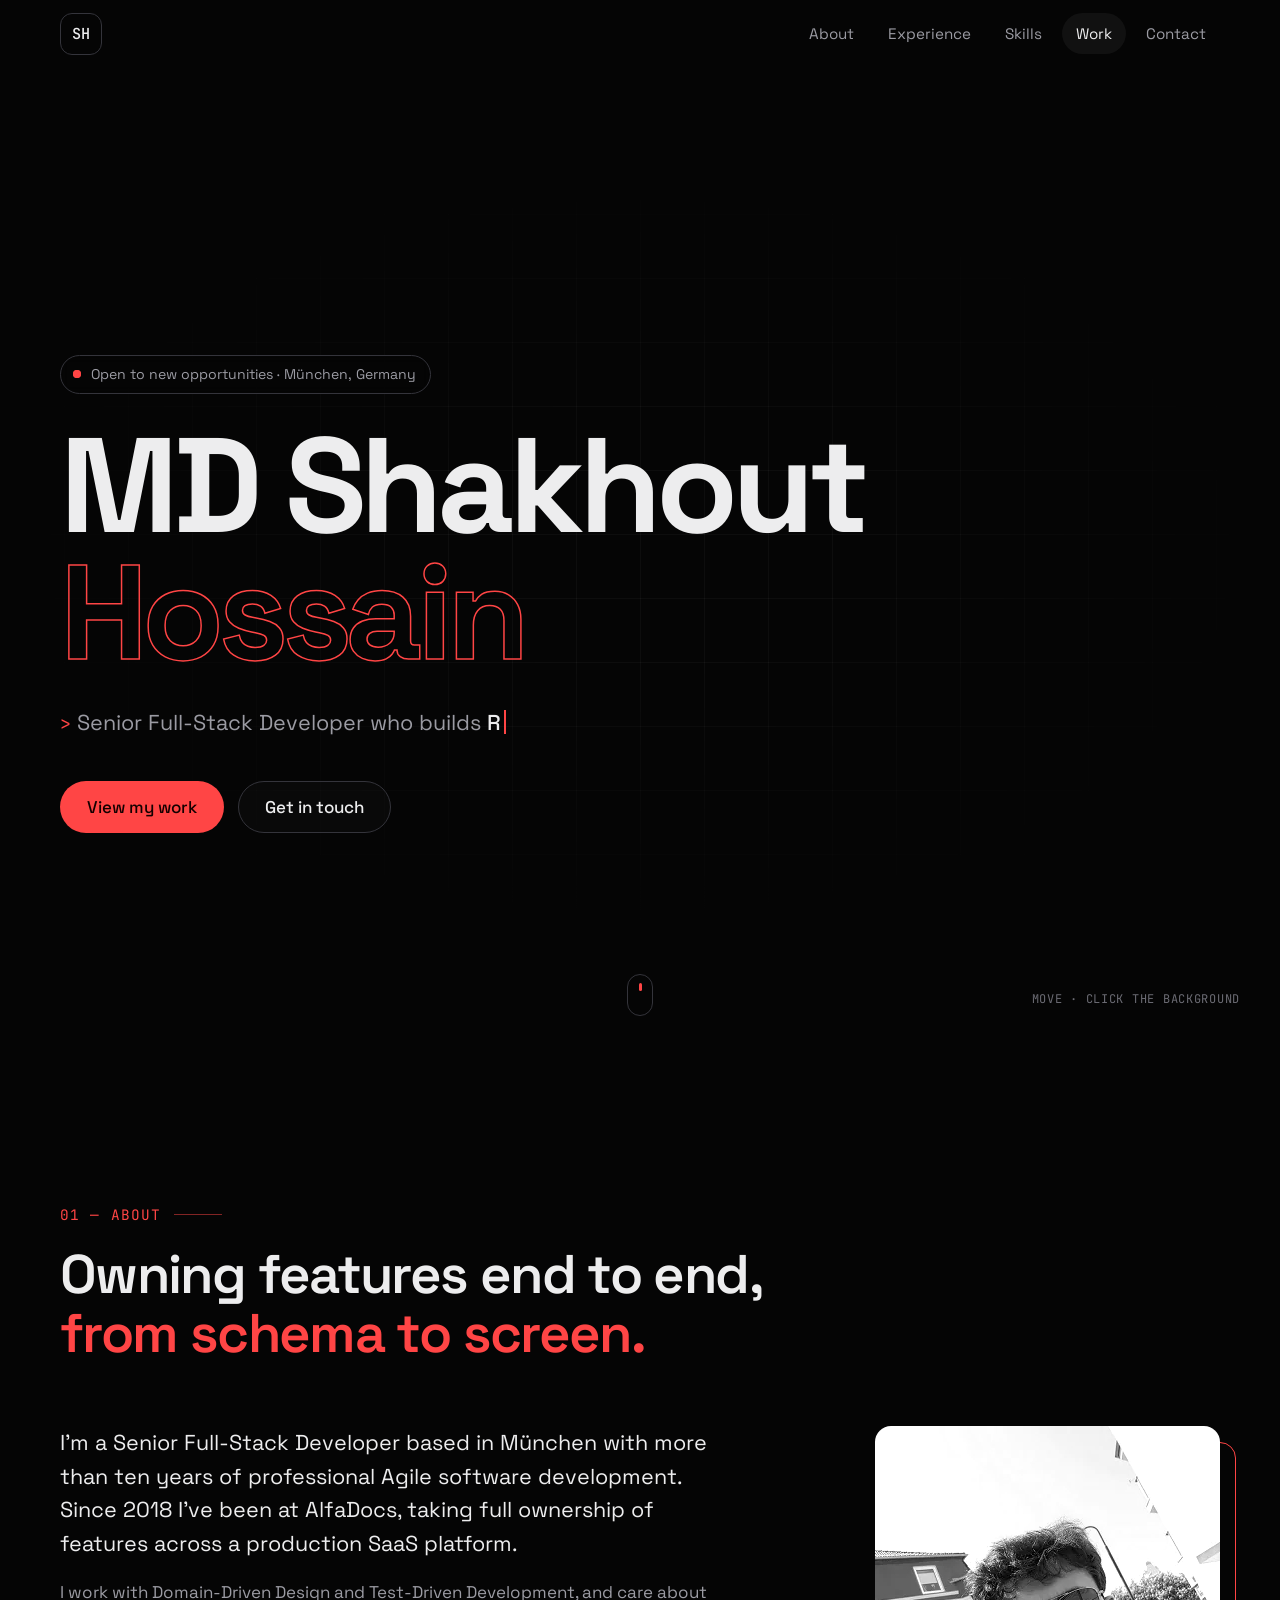
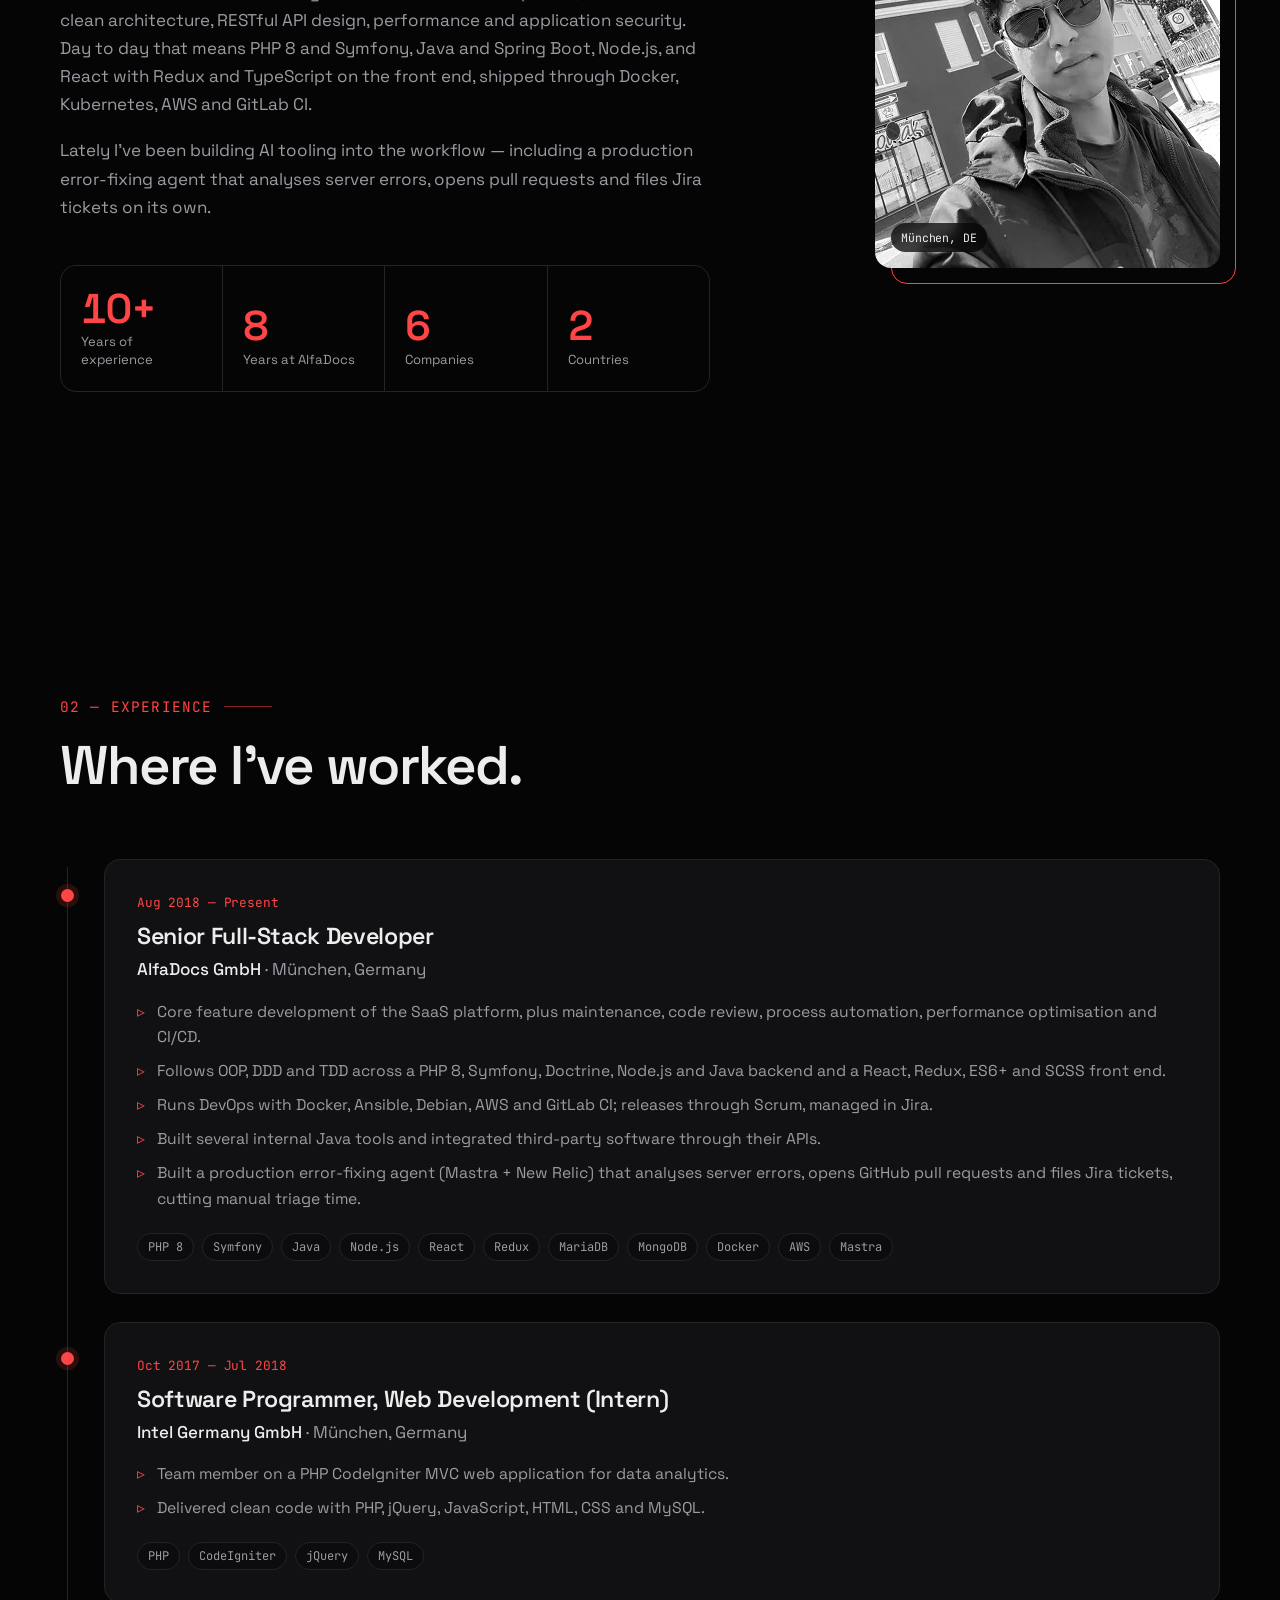
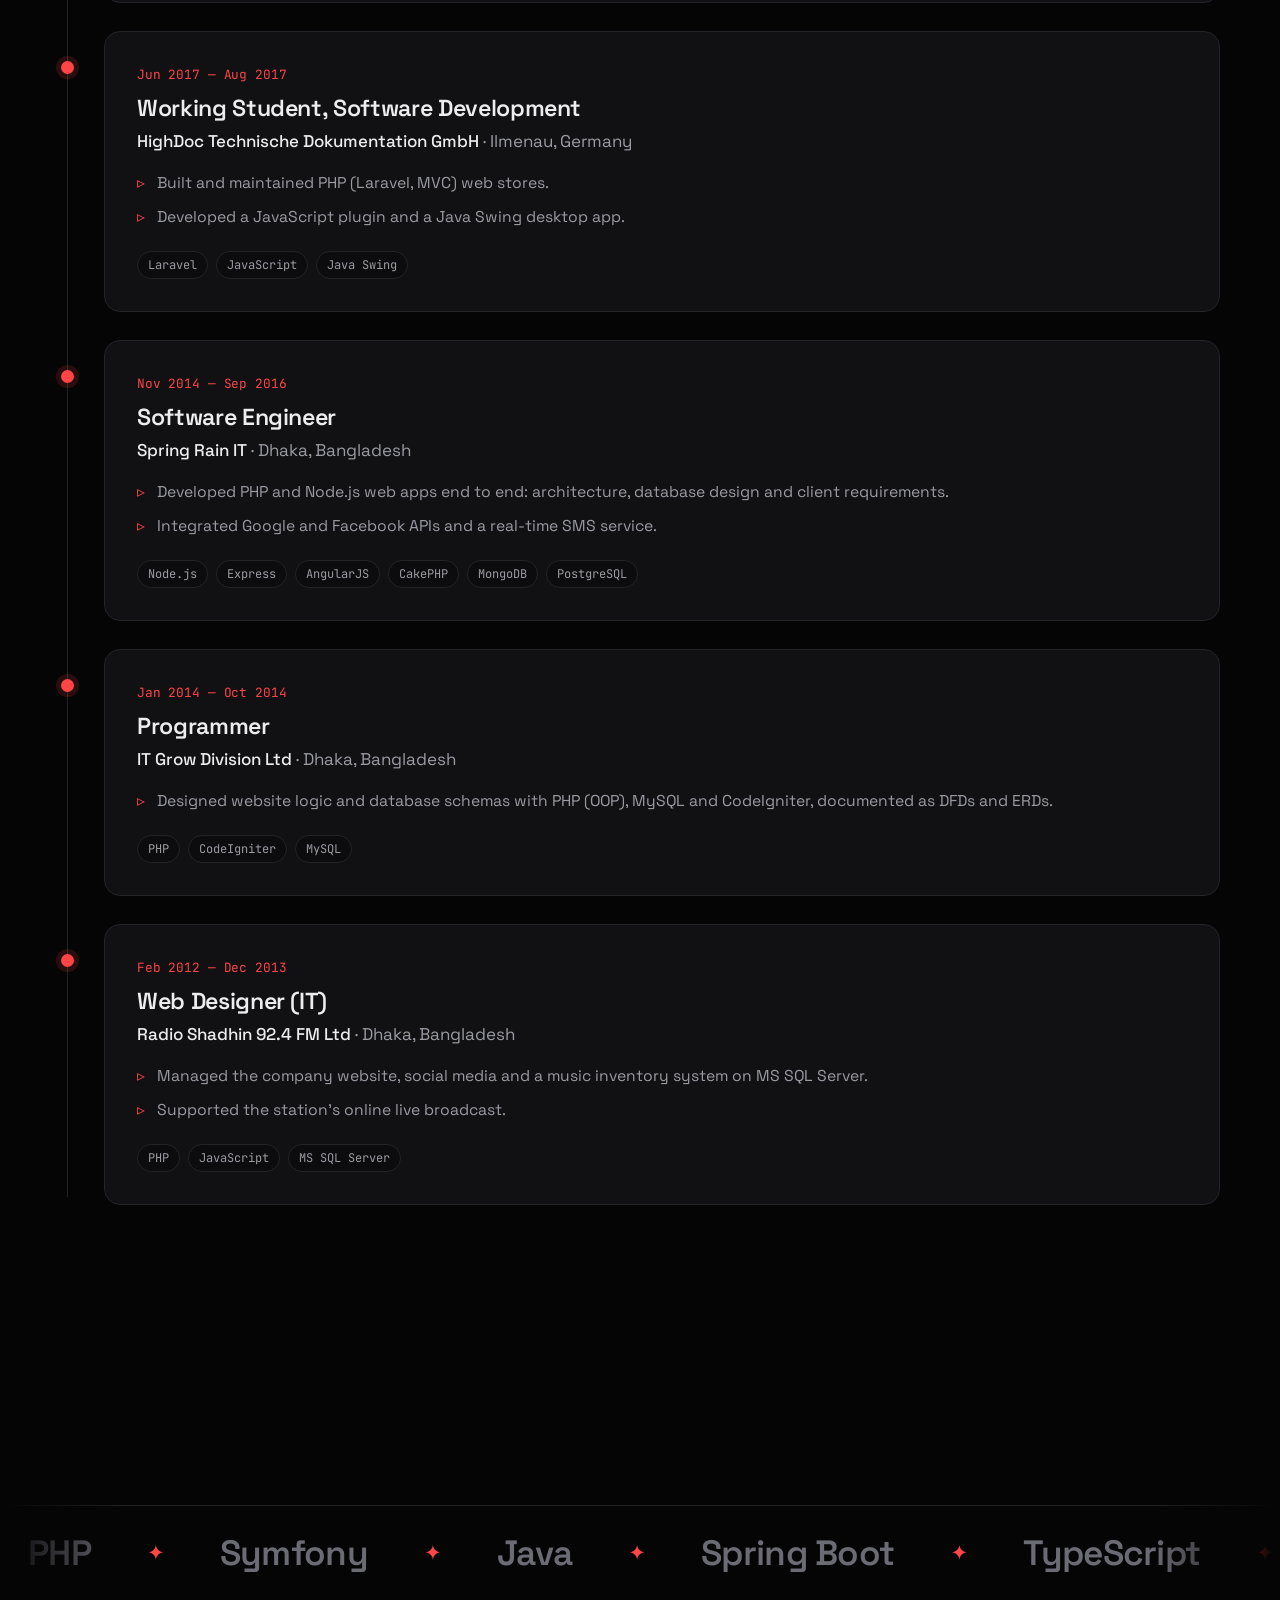
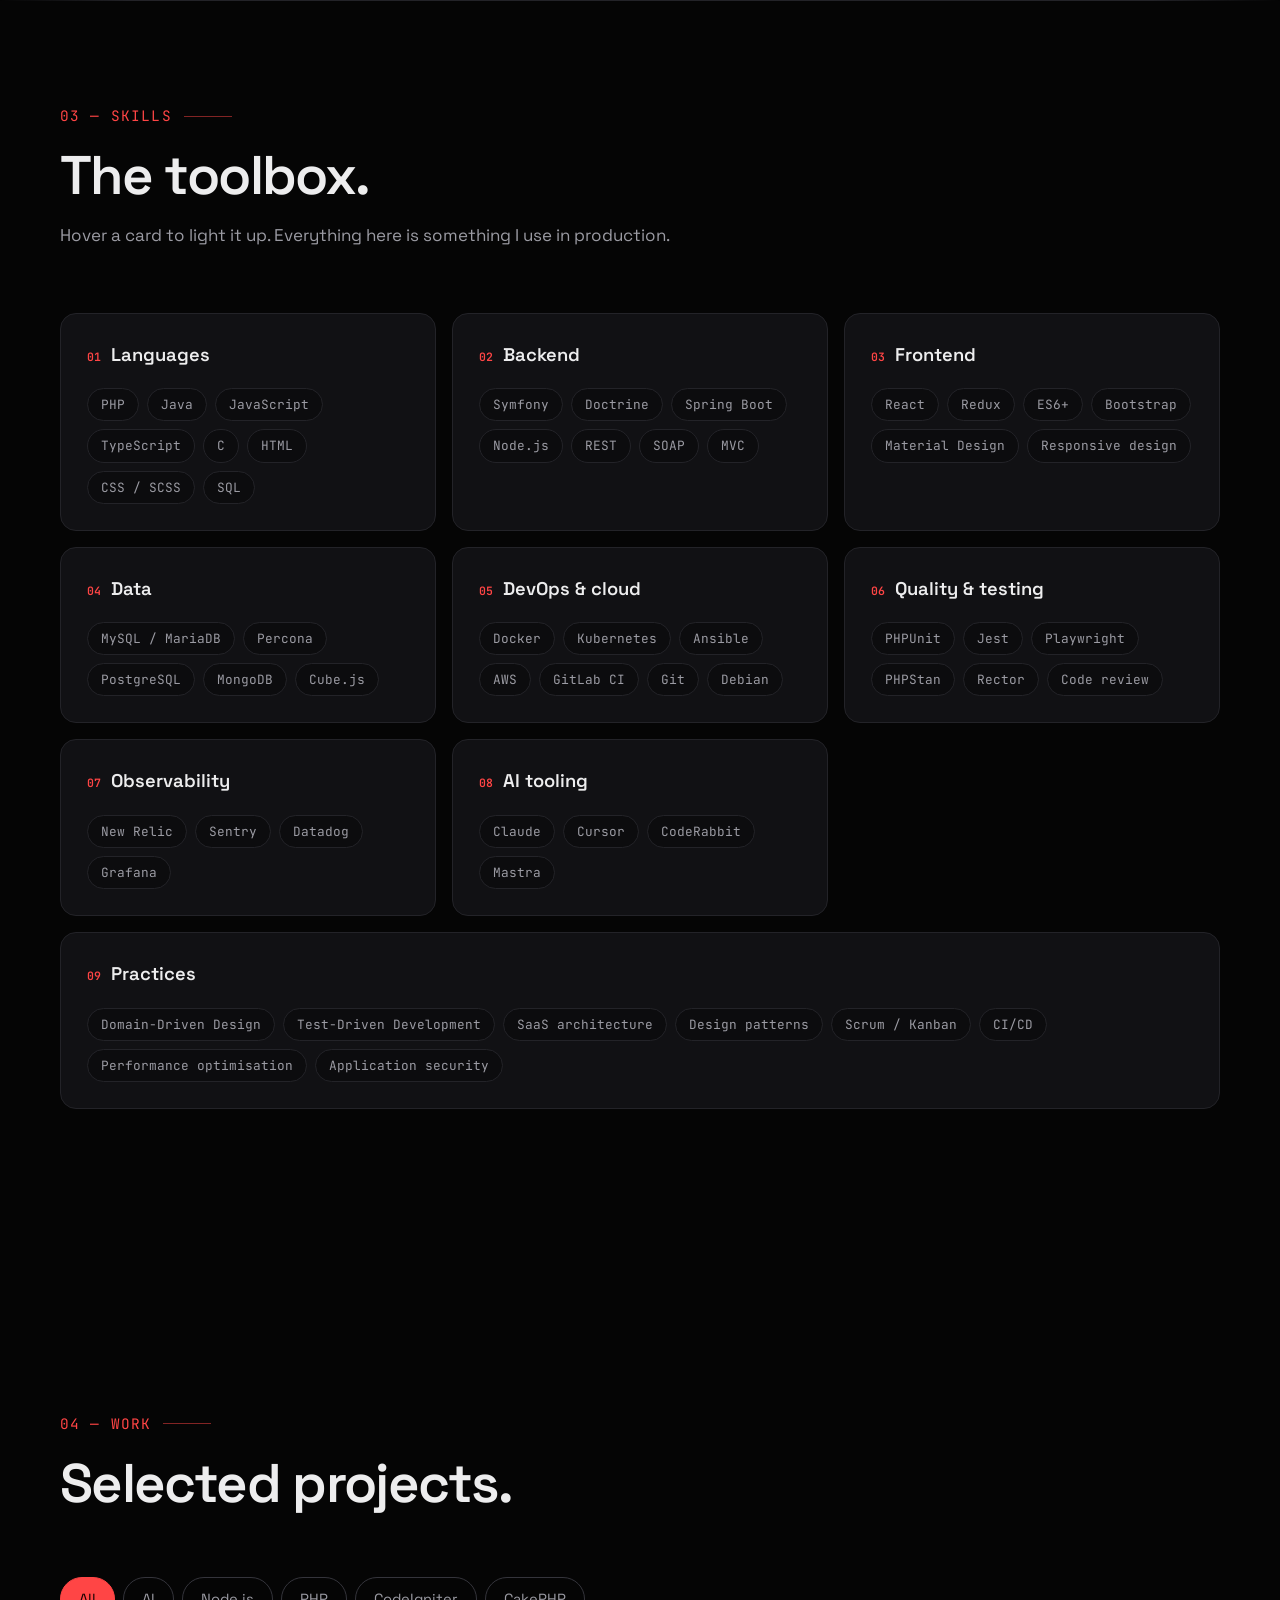
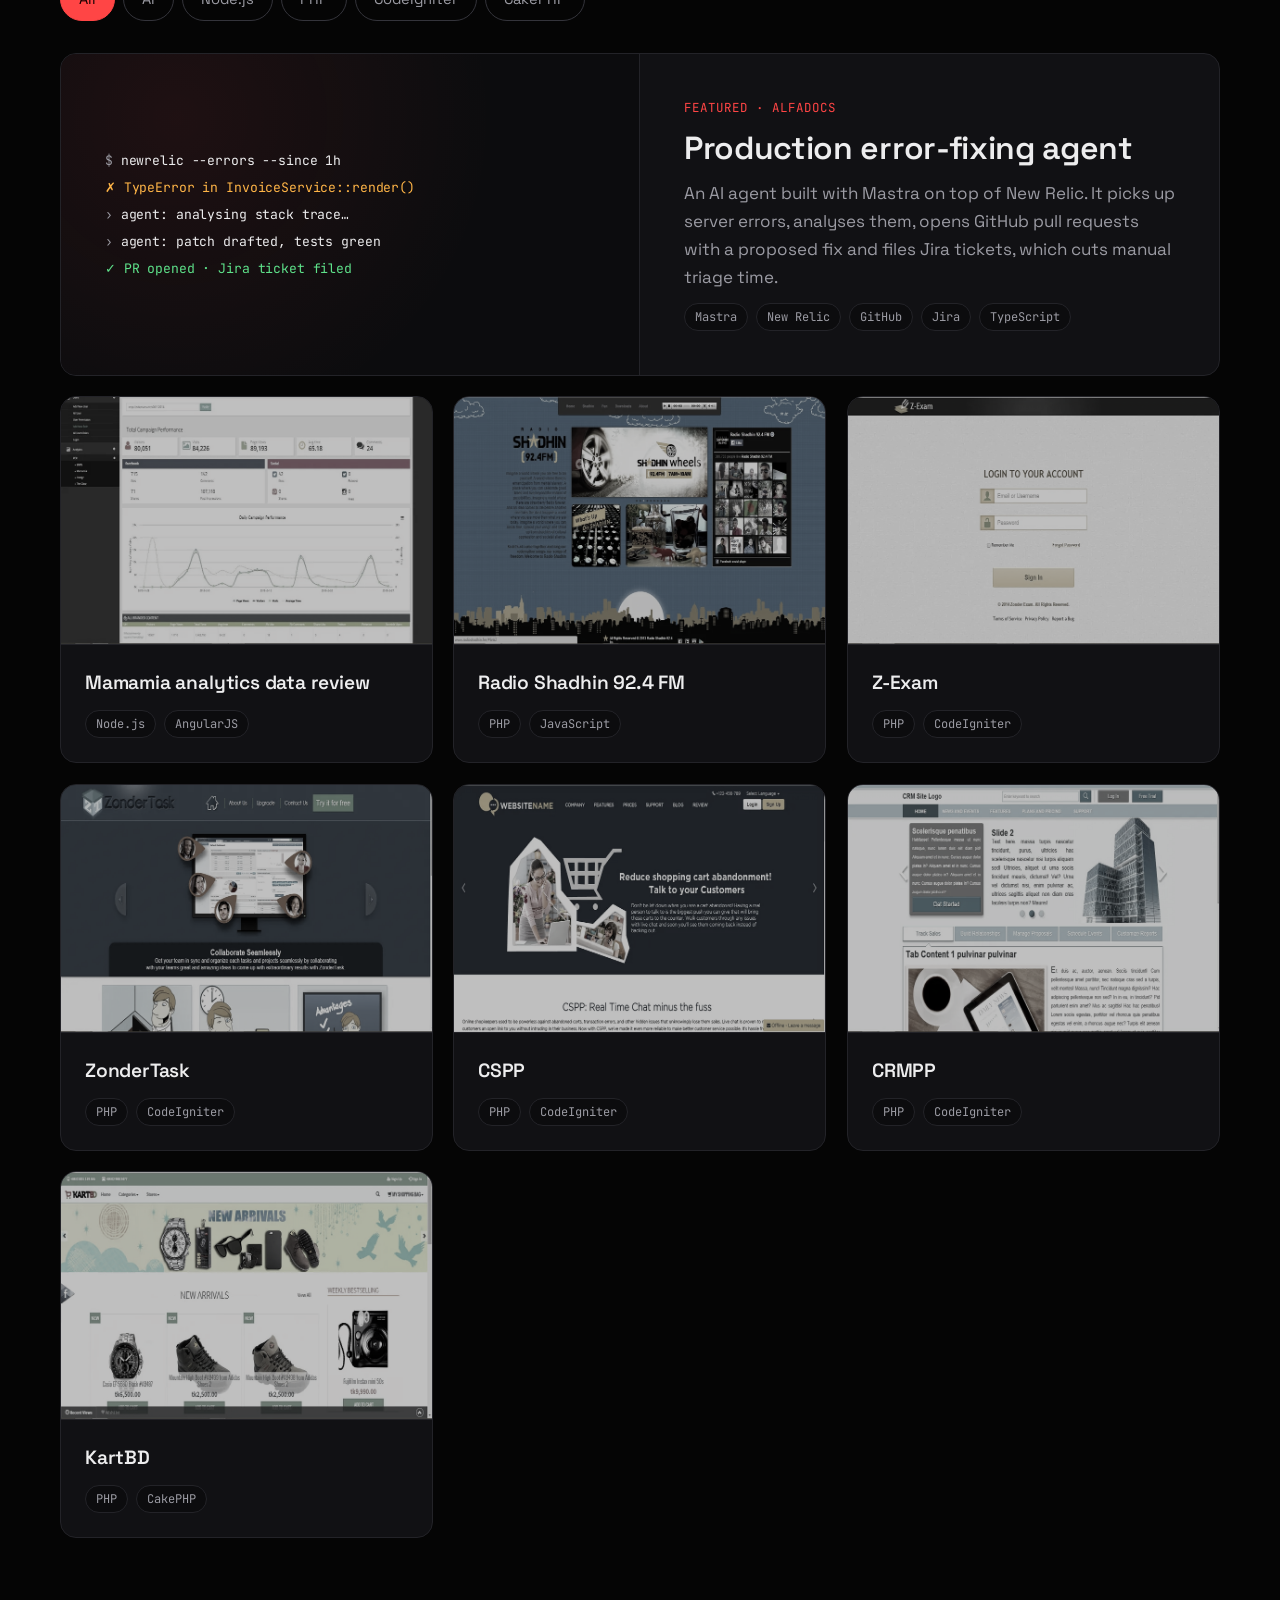
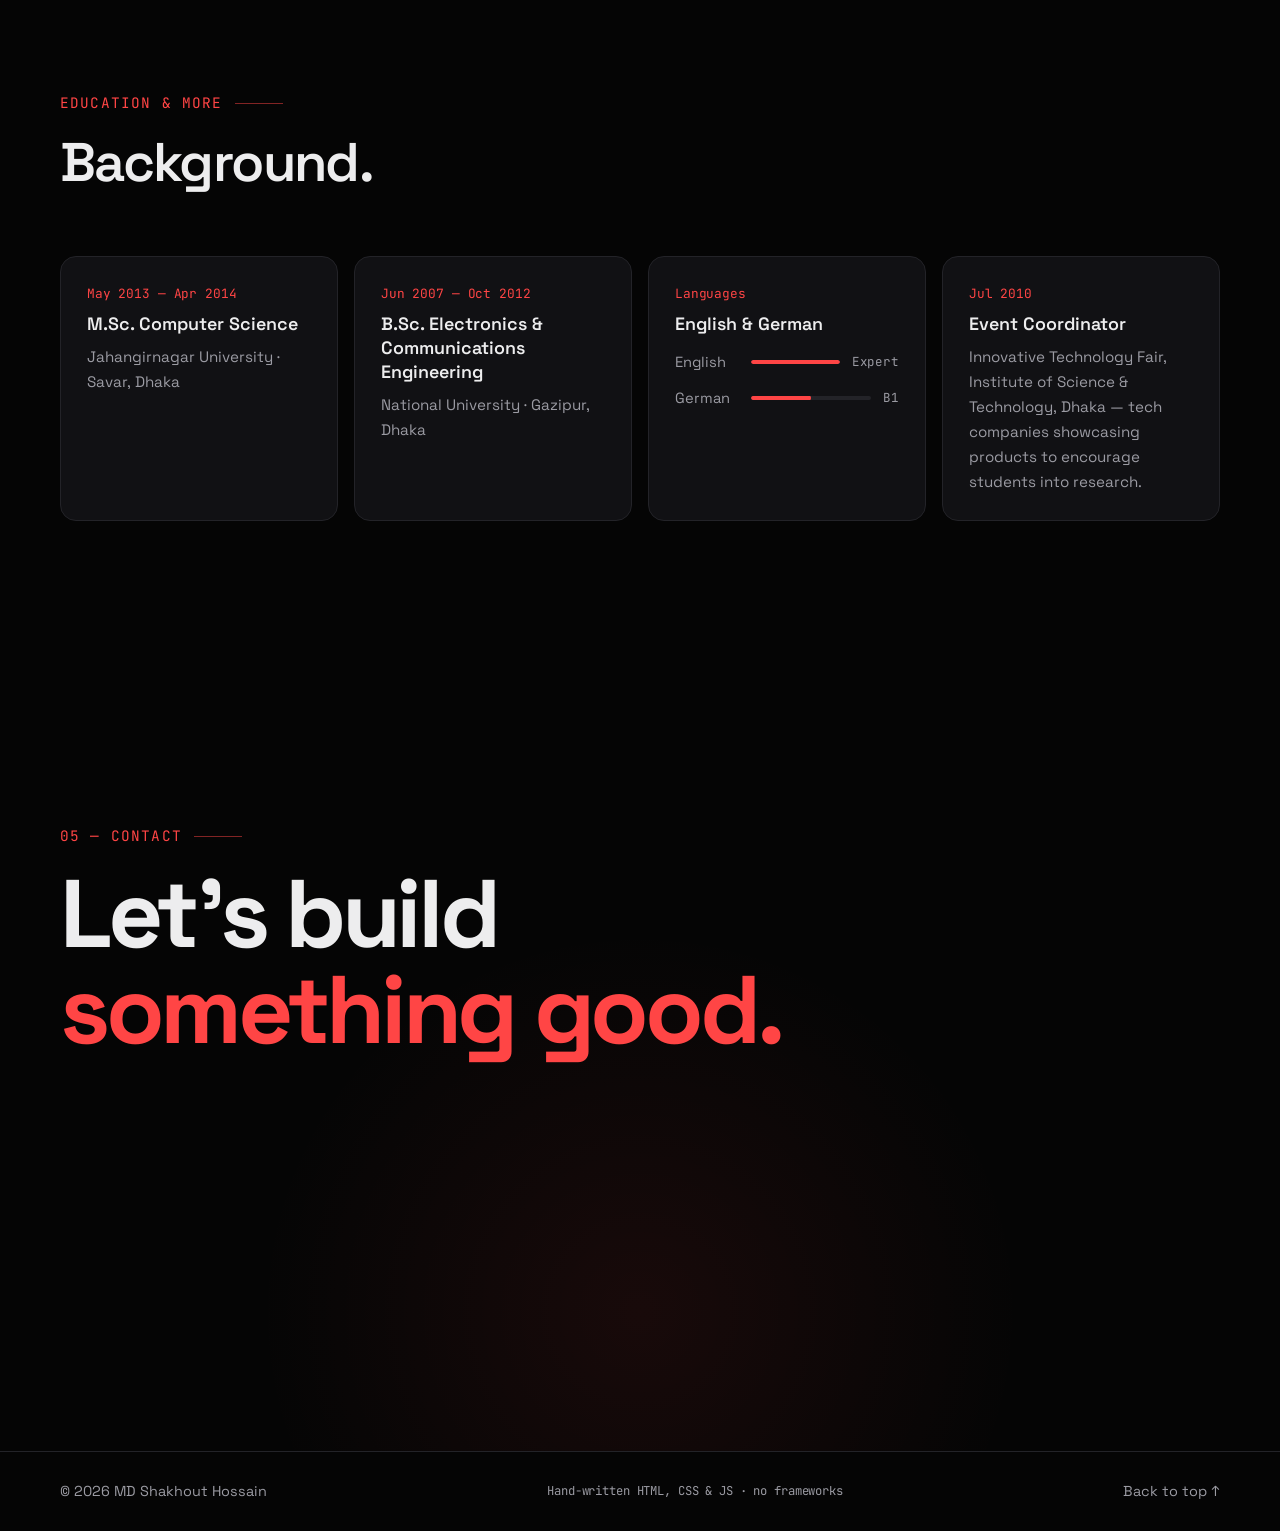
==== index.html @ a9ebdc45 "Version favicon URL so browsers drop the cached green icon Co-Authored-By: Claude Opus 5.5 <noreply@" ====
<!DOCTYPE html>
<html lang="en">
<head>
    <meta charset="utf-8">
    <meta name="viewport" content="width=device-width, initial-scale=1">
    <title>MD Shakhout Hossain — Senior Full-Stack Developer</title>
    <meta name="description" content="MD Shakhout Hossain is a Senior Full-Stack Developer in Munich with 10+ years building SaaS platforms with PHP, Symfony, Java, Node.js, React and TypeScript.">
    <meta name="author" content="MD Shakhout Hossain">
    <meta name="theme-color" content="#050505">
    <meta name="color-scheme" content="dark">
    <link rel="canonical" href="https://shakhout.github.io/">

    <meta property="og:type" content="profile">
    <meta property="og:title" content="MD Shakhout Hossain — Senior Full-Stack Developer">
    <meta property="og:description" content="10+ years building SaaS platforms with PHP, Symfony, Java, Node.js, React and TypeScript.">
    <meta property="og:url" content="https://shakhout.github.io/">
    <meta property="og:image" content="https://shakhout.github.io/assets/img/portrait.jpg">
    <meta name="twitter:card" content="summary">

    <link rel="icon" href="assets/img/favicon.svg?v=2" type="image/svg+xml">
    <link rel="preconnect" href="https://fonts.googleapis.com">
    <link rel="preconnect" href="https://fonts.gstatic.com" crossorigin>
    <link rel="stylesheet" href="https://fonts.googleapis.com/css2?family=JetBrains+Mono:wght@400;500&family=Space+Grotesk:wght@400;500;600;700&display=swap">
    <link rel="stylesheet" href="assets/css/main.css">

    <script>document.documentElement.classList.add('js');</script>
    <script type="module" src="assets/js/main.js"></script>

    <script type="application/ld+json">
    {
        "@context": "https://schema.org",
        "@type": "Person",
        "name": "MD Shakhout Hossain",
        "jobTitle": "Senior Full-Stack Developer",
        "worksFor": { "@type": "Organization", "name": "AlfaDocs GmbH" },
        "address": { "@type": "PostalAddress", "addressLocality": "München", "addressCountry": "DE" },
        "email": "mailto:shakhout@live.com",
        "url": "https://shakhout.github.io/",
        "image": "https://shakhout.github.io/assets/img/portrait.jpg",
        "sameAs": [
            "https://www.linkedin.com/in/md-shakhout-hossain",
            "https://github.com/Shakhout"
        ]
    }
    </script>
</head>
<body>
    <!-- Icon sprite, referenced with <use href="#i-name"> -->
    <svg xmlns="http://www.w3.org/2000/svg" hidden>
        <symbol id="i-linkedin" viewBox="0 0 24 24"><path fill="currentColor" d="M20.45 20.45h-3.56v-5.57c0-1.33-.02-3.04-1.85-3.04-1.85 0-2.14 1.45-2.14 2.94v5.67H9.35V9h3.41v1.56h.05c.48-.9 1.64-1.85 3.37-1.85 3.6 0 4.27 2.37 4.27 5.46v6.28zM5.34 7.43a2.06 2.06 0 1 1 0-4.13 2.06 2.06 0 0 1 0 4.13zm1.78 13.02H3.56V9h3.56v11.45zM22.22 0H1.77C.79 0 0 .77 0 1.73v20.54C0 23.23.79 24 1.77 24h20.45c.98 0 1.78-.77 1.78-1.73V1.73C24 .77 23.2 0 22.22 0z"/></symbol>
        <symbol id="i-github" viewBox="0 0 24 24"><path fill="currentColor" d="M12 .3a12 12 0 0 0-3.8 23.38c.6.12.83-.26.83-.57l-.02-2.04c-3.34.72-4.04-1.61-4.04-1.61-.55-1.39-1.33-1.76-1.33-1.76-1.09-.74.08-.73.08-.73 1.2.09 1.84 1.24 1.84 1.24 1.07 1.83 2.8 1.3 3.49 1 .1-.78.42-1.3.76-1.6-2.67-.31-5.47-1.34-5.47-5.94 0-1.31.47-2.38 1.24-3.22-.14-.3-.54-1.52.1-3.18 0 0 1.01-.32 3.3 1.23a11.5 11.5 0 0 1 6 0c2.28-1.55 3.29-1.23 3.29-1.23.64 1.66.24 2.88.12 3.18a4.65 4.65 0 0 1 1.23 3.22c0 4.61-2.8 5.63-5.48 5.92.42.36.81 1.1.81 2.22l-.01 3.29c0 .31.2.69.82.57A12 12 0 0 0 12 .3"/></symbol>
        <symbol id="i-x" viewBox="0 0 24 24"><path fill="currentColor" d="M18.9 1.15h3.68l-8.04 9.19L24 22.85h-7.41l-5.8-7.58-6.64 7.58H.47l8.6-9.83L0 1.15h7.59l5.25 6.93zm-1.29 19.5h2.04L6.49 3.24H4.3z"/></symbol>
        <symbol id="i-facebook" viewBox="0 0 24 24"><path fill="currentColor" d="M9.1 23.69v-7.98H6.63v-3.67H9.1v-1.58c0-4.09 1.85-5.98 5.86-5.98.76 0 2.07.15 2.61.3v3.32c-.28-.03-.78-.04-1.39-.04-1.97 0-2.73.75-2.73 2.69v1.3h3.92l-.67 3.66h-3.25v8.25A12 12 0 1 0 9.1 23.69z"/></symbol>
        <symbol id="i-mail" viewBox="0 0 24 24"><g fill="none" stroke="currentColor" stroke-width="1.75" stroke-linecap="round" stroke-linejoin="round"><rect x="3" y="5" width="18" height="14" rx="2"/><path d="m3 7 9 6 9-6"/></g></symbol>
        <symbol id="i-phone" viewBox="0 0 24 24"><path fill="none" stroke="currentColor" stroke-width="1.75" stroke-linecap="round" stroke-linejoin="round" d="M5 4h4l2 5-2.5 1.5a11 11 0 0 0 5 5L15 13l5 2v4a2 2 0 0 1-2 2A16 16 0 0 1 3 6a2 2 0 0 1 2-2"/></symbol>
        <symbol id="i-pin" viewBox="0 0 24 24"><g fill="none" stroke="currentColor" stroke-width="1.75" stroke-linecap="round" stroke-linejoin="round"><path d="M12 21s-7-6.2-7-11.5a7 7 0 0 1 14 0C19 14.8 12 21 12 21z"/><circle cx="12" cy="9.5" r="2.5"/></g></symbol>
        <symbol id="i-arrow" viewBox="0 0 24 24"><path fill="none" stroke="currentColor" stroke-width="1.75" stroke-linecap="round" stroke-linejoin="round" d="M7 17 17 7M8 7h9v9"/></symbol>
        <symbol id="i-copy" viewBox="0 0 24 24"><g fill="none" stroke="currentColor" stroke-width="1.75" stroke-linecap="round" stroke-linejoin="round"><rect x="9" y="9" width="11" height="11" rx="2"/><path d="M5 15V6a2 2 0 0 1 2-2h8"/></g></symbol>
        <symbol id="i-close" viewBox="0 0 24 24"><path fill="none" stroke="currentColor" stroke-width="1.75" stroke-linecap="round" d="M6 6l12 12M18 6 6 18"/></symbol>
        <symbol id="i-zoom" viewBox="0 0 24 24"><g fill="none" stroke="currentColor" stroke-width="1.75" stroke-linecap="round"><circle cx="11" cy="11" r="6.5"/><path d="m16 16 4.5 4.5M11 8.5v5M8.5 11h5"/></g></symbol>
    </svg>

    <a class="skip-link" href="#main">Skip to content</a>
    <div class="scroll-progress" aria-hidden="true"></div>
    <div class="cursor-glow" aria-hidden="true"></div>

    <header class="site-header">
        <nav class="nav container" aria-label="Primary">
            <a class="nav__logo" href="#top" aria-label="MD Shakhout Hossain, back to top">
                <span class="nav__logo-mark">SH</span>
            </a>
            <button class="nav__toggle" type="button" aria-expanded="false" aria-controls="nav-menu" aria-label="Menu">
                <span class="nav__toggle-bar"></span>
                <span class="nav__toggle-bar"></span>
            </button>
            <ul class="nav__menu" id="nav-menu">
                <li><a class="nav__link" href="#about">About</a></li>
                <li><a class="nav__link" href="#experience">Experience</a></li>
                <li><a class="nav__link" href="#skills">Skills</a></li>
                <li><a class="nav__link" href="#work">Work</a></li>
                <li><a class="nav__link" href="#contact">Contact</a></li>
            </ul>
        </nav>
    </header>

    <main id="main">
        <!-- Hero -->
        <section class="hero" id="top">
            <canvas class="hero__canvas" aria-hidden="true"></canvas>
            <div class="hero__grid" aria-hidden="true"></div>

            <div class="hero__content container">
                <p class="hero__status">
                    <span class="status-dot" aria-hidden="true"></span>
                    Open to new opportunities · München, Germany
                </p>
                <h1 class="hero__title" aria-label="MD Shakhout Hossain">
                    <span class="hero__line" data-scramble aria-hidden="true">MD Shakhout</span>
                    <span class="hero__line hero__line--accent" data-scramble aria-hidden="true">Hossain</span>
                </h1>
                <p class="hero__role">
                    <span class="mono">&gt;</span> Senior Full-Stack Developer who builds
                    <span class="typed" data-words='["SaaS platforms", "RESTful APIs", "React interfaces", "CI/CD pipelines", "AI agents that fix bugs"]' aria-hidden="true"></span><span class="typed__caret" aria-hidden="true"></span>
                    <span class="visually-hidden">SaaS platforms, RESTful APIs, React interfaces, CI/CD pipelines and AI agents.</span>
                </p>
                <div class="hero__actions">
                    <a class="btn btn--primary" href="#work" data-magnetic>View my work</a>
                    <a class="btn btn--ghost" href="#contact" data-magnetic>Get in touch</a>
                </div>
            </div>

            <p class="hero__hint mono" aria-hidden="true">move · click the background</p>
            <a class="scroll-cue" href="#about" aria-label="Scroll to About">
                <span class="scroll-cue__wheel"></span>
            </a>
        </section>

        <!-- About -->
        <section class="section" id="about" aria-labelledby="about-title">
            <div class="container">
                <header class="section__head" data-reveal>
                    <p class="section__eyebrow mono">01 — About</p>
                    <h2 class="section__title" id="about-title">Owning features end to end, <span class="text-accent">from schema to screen.</span></h2>
                </header>

                <div class="about">
                    <div class="about__text" data-reveal>
                        <p class="lede">
                            I'm a Senior Full-Stack Developer based in München with more than ten years of
                            professional Agile software development. Since 2018 I've been at AlfaDocs, taking full
                            ownership of features across a production SaaS platform.
                        </p>
                        <p>
                            I work with Domain-Driven Design and Test-Driven Development, and care about clean
                            architecture, RESTful API design, performance and application security. Day to day that
                            means PHP 8 and Symfony, Java and Spring Boot, Node.js, and React with Redux and
                            TypeScript on the front end, shipped through Docker, Kubernetes, AWS and GitLab CI.
                        </p>
                        <p>
                            Lately I've been building AI tooling into the workflow — including a production
                            error-fixing agent that analyses server errors, opens pull requests and files Jira
                            tickets on its own.
                        </p>

                        <dl class="stats">
                            <div class="stat">
                                <dt>Years of experience</dt>
                                <dd><span data-count="10">10</span>+</dd>
                            </div>
                            <div class="stat">
                                <dt>Years at AlfaDocs</dt>
                                <dd><span data-count="8">8</span></dd>
                            </div>
                            <div class="stat">
                                <dt>Companies</dt>
                                <dd><span data-count="6">6</span></dd>
                            </div>
                            <div class="stat">
                                <dt>Countries</dt>
                                <dd><span data-count="2">2</span></dd>
                            </div>
                        </dl>
                    </div>

                    <figure class="portrait" data-reveal data-tilt>
                        <picture>
                            <source srcset="assets/img/portrait.webp" type="image/webp">
                            <img src="assets/img/portrait.jpg" width="345" height="442" alt="Portrait of MD Shakhout Hossain" loading="lazy" decoding="async">
                        </picture>
                        <figcaption class="portrait__tag mono">München, DE</figcaption>
                    </figure>
                </div>
            </div>
        </section>

        <!-- Experience -->
        <section class="section" id="experience" aria-labelledby="experience-title">
            <div class="container">
                <header class="section__head" data-reveal>
                    <p class="section__eyebrow mono">02 — Experience</p>
                    <h2 class="section__title" id="experience-title">Where I've worked.</h2>
                </header>

                <ol class="timeline">
                    <li class="timeline__item" data-reveal>
                        <article class="job card" data-spotlight>
                            <header class="job__head">
                                <p class="job__date mono"><time datetime="2018-08">Aug 2018</time> — Present</p>
                                <h3 class="job__role">Senior Full-Stack Developer</h3>
                                <p class="job__company">AlfaDocs GmbH <span class="job__place">· München, Germany</span></p>
                            </header>
                            <ul class="job__list">
                                <li>Core feature development of the SaaS platform, plus maintenance, code review, process automation, performance optimisation and CI/CD.</li>
                                <li>Follows OOP, DDD and TDD across a PHP 8, Symfony, Doctrine, Node.js and Java backend and a React, Redux, ES6+ and SCSS front end.</li>
                                <li>Runs DevOps with Docker, Ansible, Debian, AWS and GitLab CI; releases through Scrum, managed in Jira.</li>
                                <li>Built several internal Java tools and integrated third-party software through their APIs.</li>
                                <li>Built a production error-fixing agent (Mastra + New Relic) that analyses server errors, opens GitHub pull requests and files Jira tickets, cutting manual triage time.</li>
                            </ul>
                            <ul class="tags" aria-label="Technologies">
                                <li>PHP 8</li><li>Symfony</li><li>Java</li><li>Node.js</li><li>React</li><li>Redux</li><li>MariaDB</li><li>MongoDB</li><li>Docker</li><li>AWS</li><li>Mastra</li>
                            </ul>
                        </article>
                    </li>

                    <li class="timeline__item" data-reveal>
                        <article class="job card" data-spotlight>
                            <header class="job__head">
                                <p class="job__date mono"><time datetime="2017-10">Oct 2017</time> — <time datetime="2018-07">Jul 2018</time></p>
                                <h3 class="job__role">Software Programmer, Web Development (Intern)</h3>
                                <p class="job__company">Intel Germany GmbH <span class="job__place">· München, Germany</span></p>
                            </header>
                            <ul class="job__list">
                                <li>Team member on a PHP CodeIgniter MVC web application for data analytics.</li>
                                <li>Delivered clean code with PHP, jQuery, JavaScript, HTML, CSS and MySQL.</li>
                            </ul>
                            <ul class="tags" aria-label="Technologies">
                                <li>PHP</li><li>CodeIgniter</li><li>jQuery</li><li>MySQL</li>
                            </ul>
                        </article>
                    </li>

                    <li class="timeline__item" data-reveal>
                        <article class="job card" data-spotlight>
                            <header class="job__head">
                                <p class="job__date mono"><time datetime="2017-06">Jun 2017</time> — <time datetime="2017-08">Aug 2017</time></p>
                                <h3 class="job__role">Working Student, Software Development</h3>
                                <p class="job__company">HighDoc Technische Dokumentation GmbH <span class="job__place">· Ilmenau, Germany</span></p>
                            </header>
                            <ul class="job__list">
                                <li>Built and maintained PHP (Laravel, MVC) web stores.</li>
                                <li>Developed a JavaScript plugin and a Java Swing desktop app.</li>
                            </ul>
                            <ul class="tags" aria-label="Technologies">
                                <li>Laravel</li><li>JavaScript</li><li>Java Swing</li>
                            </ul>
                        </article>
                    </li>

                    <li class="timeline__item" data-reveal>
                        <article class="job card" data-spotlight>
                            <header class="job__head">
                                <p class="job__date mono"><time datetime="2014-11">Nov 2014</time> — <time datetime="2016-09">Sep 2016</time></p>
                                <h3 class="job__role">Software Engineer</h3>
                                <p class="job__company">Spring Rain IT <span class="job__place">· Dhaka, Bangladesh</span></p>
                            </header>
                            <ul class="job__list">
                                <li>Developed PHP and Node.js web apps end to end: architecture, database design and client requirements.</li>
                                <li>Integrated Google and Facebook APIs and a real-time SMS service.</li>
                            </ul>
                            <ul class="tags" aria-label="Technologies">
                                <li>Node.js</li><li>Express</li><li>AngularJS</li><li>CakePHP</li><li>MongoDB</li><li>PostgreSQL</li>
                            </ul>
                        </article>
                    </li>

                    <li class="timeline__item" data-reveal>
                        <article class="job card" data-spotlight>
                            <header class="job__head">
                                <p class="job__date mono"><time datetime="2014-01">Jan 2014</time> — <time datetime="2014-10">Oct 2014</time></p>
                                <h3 class="job__role">Programmer</h3>
                                <p class="job__company">IT Grow Division Ltd <span class="job__place">· Dhaka, Bangladesh</span></p>
                            </header>
                            <ul class="job__list">
                                <li>Designed website logic and database schemas with PHP (OOP), MySQL and CodeIgniter, documented as DFDs and ERDs.</li>
                            </ul>
                            <ul class="tags" aria-label="Technologies">
                                <li>PHP</li><li>CodeIgniter</li><li>MySQL</li>
                            </ul>
                        </article>
                    </li>

                    <li class="timeline__item" data-reveal>
                        <article class="job card" data-spotlight>
                            <header class="job__head">
                                <p class="job__date mono"><time datetime="2012-02">Feb 2012</time> — <time datetime="2013-12">Dec 2013</time></p>
                                <h3 class="job__role">Web Designer (IT)</h3>
                                <p class="job__company">Radio Shadhin 92.4 FM Ltd <span class="job__place">· Dhaka, Bangladesh</span></p>
                            </header>
                            <ul class="job__list">
                                <li>Managed the company website, social media and a music inventory system on MS SQL Server.</li>
                                <li>Supported the station's online live broadcast.</li>
                            </ul>
                            <ul class="tags" aria-label="Technologies">
                                <li>PHP</li><li>JavaScript</li><li>MS SQL Server</li>
                            </ul>
                        </article>
                    </li>
                </ol>
            </div>
        </section>

        <!-- Skills -->
        <section class="section" id="skills" aria-labelledby="skills-title">
            <div class="marquee" aria-hidden="true">
                <div class="marquee__track">
                    <span>PHP</span><span>Symfony</span><span>Java</span><span>Spring Boot</span><span>TypeScript</span><span>React</span><span>Node.js</span><span>Docker</span><span>Kubernetes</span><span>AWS</span><span>DDD</span><span>TDD</span>
                    <!-- Duplicate set so the loop is seamless -->
                    <span>PHP</span><span>Symfony</span><span>Java</span><span>Spring Boot</span><span>TypeScript</span><span>React</span><span>Node.js</span><span>Docker</span><span>Kubernetes</span><span>AWS</span><span>DDD</span><span>TDD</span>
                </div>
            </div>

            <div class="container">
                <header class="section__head" data-reveal>
                    <p class="section__eyebrow mono">03 — Skills</p>
                    <h2 class="section__title" id="skills-title">The toolbox.</h2>
                    <p class="section__intro">Hover a card to light it up. Everything here is something I use in production.</p>
                </header>

                <div class="skills">
                    <article class="skill-card card" data-reveal data-spotlight>
                        <h3 class="skill-card__title"><span class="mono">01</span> Languages</h3>
                        <ul class="tags tags--lg">
                            <li>PHP</li><li>Java</li><li>JavaScript</li><li>TypeScript</li><li>C</li><li>HTML</li><li>CSS / SCSS</li><li>SQL</li>
                        </ul>
                    </article>
                    <article class="skill-card card" data-reveal data-spotlight>
                        <h3 class="skill-card__title"><span class="mono">02</span> Backend</h3>
                        <ul class="tags tags--lg">
                            <li>Symfony</li><li>Doctrine</li><li>Spring Boot</li><li>Node.js</li><li>REST</li><li>SOAP</li><li>MVC</li>
                        </ul>
                    </article>
                    <article class="skill-card card" data-reveal data-spotlight>
                        <h3 class="skill-card__title"><span class="mono">03</span> Frontend</h3>
                        <ul class="tags tags--lg">
                            <li>React</li><li>Redux</li><li>ES6+</li><li>Bootstrap</li><li>Material Design</li><li>Responsive design</li>
                        </ul>
                    </article>
                    <article class="skill-card card" data-reveal data-spotlight>
                        <h3 class="skill-card__title"><span class="mono">04</span> Data</h3>
                        <ul class="tags tags--lg">
                            <li>MySQL / MariaDB</li><li>Percona</li><li>PostgreSQL</li><li>MongoDB</li><li>Cube.js</li>
                        </ul>
                    </article>
                    <article class="skill-card card" data-reveal data-spotlight>
                        <h3 class="skill-card__title"><span class="mono">05</span> DevOps &amp; cloud</h3>
                        <ul class="tags tags--lg">
                            <li>Docker</li><li>Kubernetes</li><li>Ansible</li><li>AWS</li><li>GitLab CI</li><li>Git</li><li>Debian</li>
                        </ul>
                    </article>
                    <article class="skill-card card" data-reveal data-spotlight>
                        <h3 class="skill-card__title"><span class="mono">06</span> Quality &amp; testing</h3>
                        <ul class="tags tags--lg">
                            <li>PHPUnit</li><li>Jest</li><li>Playwright</li><li>PHPStan</li><li>Rector</li><li>Code review</li>
                        </ul>
                    </article>
                    <article class="skill-card card" data-reveal data-spotlight>
                        <h3 class="skill-card__title"><span class="mono">07</span> Observability</h3>
                        <ul class="tags tags--lg">
                            <li>New Relic</li><li>Sentry</li><li>Datadog</li><li>Grafana</li>
                        </ul>
                    </article>
                    <article class="skill-card card" data-reveal data-spotlight>
                        <h3 class="skill-card__title"><span class="mono">08</span> AI tooling</h3>
                        <ul class="tags tags--lg">
                            <li>Claude</li><li>Cursor</li><li>CodeRabbit</li><li>Mastra</li>
                        </ul>
                    </article>
                    <article class="skill-card card skill-card--wide" data-reveal data-spotlight>
                        <h3 class="skill-card__title"><span class="mono">09</span> Practices</h3>
                        <ul class="tags tags--lg">
                            <li>Domain-Driven Design</li><li>Test-Driven Development</li><li>SaaS architecture</li><li>Design patterns</li><li>Scrum / Kanban</li><li>CI/CD</li><li>Performance optimisation</li><li>Application security</li>
                        </ul>
                    </article>
                </div>
            </div>
        </section>

        <!-- Work -->
        <section class="section" id="work" aria-labelledby="work-title">
            <div class="container">
                <header class="section__head" data-reveal>
                    <p class="section__eyebrow mono">04 — Work</p>
                    <h2 class="section__title" id="work-title">Selected projects.</h2>
                </header>

                <div class="filters" role="group" aria-label="Filter projects" data-reveal>
                    <button class="filter" type="button" data-filter="all" aria-pressed="true">All</button>
                    <button class="filter" type="button" data-filter="ai" aria-pressed="false">AI</button>
                    <button class="filter" type="button" data-filter="node" aria-pressed="false">Node.js</button>
                    <button class="filter" type="button" data-filter="php" aria-pressed="false">PHP</button>
                    <button class="filter" type="button" data-filter="codeigniter" aria-pressed="false">CodeIgniter</button>
                    <button class="filter" type="button" data-filter="cakephp" aria-pressed="false">CakePHP</button>
                </div>

                <ul class="projects">
                    <li class="project project--featured card" data-groups="ai" data-reveal data-spotlight>
                        <div class="project__terminal mono" aria-hidden="true">
                            <p><span class="text-muted">$</span> newrelic --errors --since 1h</p>
                            <p class="text-danger">✗ TypeError in InvoiceService::render()</p>
                            <p><span class="text-muted">›</span> agent: analysing stack trace…</p>
                            <p><span class="text-muted">›</span> agent: patch drafted, tests green</p>
                            <p class="text-success">✓ PR opened · Jira ticket filed</p>
                        </div>
                        <div class="project__body">
                            <p class="project__kicker mono">Featured · AlfaDocs</p>
                            <h3 class="project__title">Production error-fixing agent</h3>
                            <p class="project__desc">
                                An AI agent built with Mastra on top of New Relic. It picks up server errors, analyses
                                them, opens GitHub pull requests with a proposed fix and files Jira tickets, which cuts
                                manual triage time.
                            </p>
                            <ul class="tags"><li>Mastra</li><li>New Relic</li><li>GitHub</li><li>Jira</li><li>TypeScript</li></ul>
                        </div>
                    </li>

                    <li class="project card" data-groups="node" data-reveal data-tilt>
                        <button class="project__open" type="button"
                            data-title="Mamamia analytics data review"
                            data-image="assets/img/projects/mamamia.webp"
                            data-desc="Analytics data review application. Private project, so a closer look is available on request.">
                            <span class="project__media">
                                <img src="assets/img/projects/mamamia.webp" width="800" height="533" alt="" loading="lazy" decoding="async">
                                <span class="project__zoom"><svg class="icon"><use href="#i-zoom"></use></svg></span>
                            </span>
                            <span class="project__body">
                                <span class="project__title">Mamamia analytics data review</span>
                                <span class="tags"><span>Node.js</span><span>AngularJS</span></span>
                            </span>
                        </button>
                    </li>

                    <li class="project card" data-groups="php" data-reveal data-tilt>
                        <button class="project__open" type="button"
                            data-title="Radio Shadhin 92.4 FM"
                            data-image="assets/img/projects/radioshadhin.webp"
                            data-desc="Website for a Dhaka radio station, including its online live broadcast."
                            data-url="https://www.radioshadhin.fm/">
                            <span class="project__media">
                                <img src="assets/img/projects/radioshadhin.webp" width="800" height="533" alt="" loading="lazy" decoding="async">
                                <span class="project__zoom"><svg class="icon"><use href="#i-zoom"></use></svg></span>
                            </span>
                            <span class="project__body">
                                <span class="project__title">Radio Shadhin 92.4 FM</span>
                                <span class="tags"><span>PHP</span><span>JavaScript</span></span>
                            </span>
                        </button>
                    </li>

                    <li class="project card" data-groups="php codeigniter" data-reveal data-tilt>
                        <button class="project__open" type="button"
                            data-title="Z-Exam"
                            data-image="assets/img/projects/zexam.webp"
                            data-desc="Web application built with PHP and CodeIgniter."
                            data-url="https://supsq.suntelsite.com/">
                            <span class="project__media">
                                <img src="assets/img/projects/zexam.webp" width="800" height="533" alt="" loading="lazy" decoding="async">
                                <span class="project__zoom"><svg class="icon"><use href="#i-zoom"></use></svg></span>
                            </span>
                            <span class="project__body">
                                <span class="project__title">Z-Exam</span>
                                <span class="tags"><span>PHP</span><span>CodeIgniter</span></span>
                            </span>
                        </button>
                    </li>

                    <li class="project card" data-groups="php codeigniter" data-reveal data-tilt>
                        <button class="project__open" type="button"
                            data-title="ZonderTask"
                            data-image="assets/img/projects/zondertask.webp"
                            data-desc="Web application built with PHP and CodeIgniter."
                            data-url="https://www.zondertask.com/">
                            <span class="project__media">
                                <img src="assets/img/projects/zondertask.webp" width="800" height="533" alt="" loading="lazy" decoding="async">
                                <span class="project__zoom"><svg class="icon"><use href="#i-zoom"></use></svg></span>
                            </span>
                            <span class="project__body">
                                <span class="project__title">ZonderTask</span>
                                <span class="tags"><span>PHP</span><span>CodeIgniter</span></span>
                            </span>
                        </button>
                    </li>

                    <li class="project card" data-groups="php codeigniter" data-reveal data-tilt>
                        <button class="project__open" type="button"
                            data-title="CSPP"
                            data-image="assets/img/projects/cspp.webp"
                            data-desc="Web application built with PHP and CodeIgniter."
                            data-url="https://cspp.suntelsite.com/">
                            <span class="project__media">
                                <img src="assets/img/projects/cspp.webp" width="800" height="533" alt="" loading="lazy" decoding="async">
                                <span class="project__zoom"><svg class="icon"><use href="#i-zoom"></use></svg></span>
                            </span>
                            <span class="project__body">
                                <span class="project__title">CSPP</span>
                                <span class="tags"><span>PHP</span><span>CodeIgniter</span></span>
                            </span>
                        </button>
                    </li>

                    <li class="project card" data-groups="php codeigniter" data-reveal data-tilt>
                        <button class="project__open" type="button"
                            data-title="CRMPP"
                            data-image="assets/img/projects/crmpp.webp"
                            data-desc="Web application built with PHP and CodeIgniter."
                            data-url="https://crmpp.suntelsite.com/">
                            <span class="project__media">
                                <img src="assets/img/projects/crmpp.webp" width="800" height="533" alt="" loading="lazy" decoding="async">
                                <span class="project__zoom"><svg class="icon"><use href="#i-zoom"></use></svg></span>
                            </span>
                            <span class="project__body">
                                <span class="project__title">CRMPP</span>
                                <span class="tags"><span>PHP</span><span>CodeIgniter</span></span>
                            </span>
                        </button>
                    </li>

                    <li class="project card" data-groups="php cakephp" data-reveal data-tilt>
                        <button class="project__open" type="button"
                            data-title="KartBD"
                            data-image="assets/img/projects/kartbd.webp"
                            data-desc="Web application built with PHP and CakePHP."
                            data-url="https://kartbd.com/">
                            <span class="project__media">
                                <img src="assets/img/projects/kartbd.webp" width="800" height="533" alt="" loading="lazy" decoding="async">
                                <span class="project__zoom"><svg class="icon"><use href="#i-zoom"></use></svg></span>
                            </span>
                            <span class="project__body">
                                <span class="project__title">KartBD</span>
                                <span class="tags"><span>PHP</span><span>CakePHP</span></span>
                            </span>
                        </button>
                    </li>
                </ul>
                <p class="projects__empty" hidden>No projects in this category yet.</p>
            </div>
        </section>

        <!-- Education -->
        <section class="section section--tight" id="education" aria-labelledby="education-title">
            <div class="container">
                <header class="section__head" data-reveal>
                    <p class="section__eyebrow mono">Education &amp; more</p>
                    <h2 class="section__title" id="education-title">Background.</h2>
                </header>

                <div class="edu">
                    <article class="edu__item card" data-reveal data-spotlight>
                        <p class="job__date mono"><time datetime="2013-05">May 2013</time> — <time datetime="2014-04">Apr 2014</time></p>
                        <h3 class="edu__title">M.Sc. Computer Science</h3>
                        <p class="edu__place">Jahangirnagar University · Savar, Dhaka</p>
                    </article>
                    <article class="edu__item card" data-reveal data-spotlight>
                        <p class="job__date mono"><time datetime="2007-06">Jun 2007</time> — <time datetime="2012-10">Oct 2012</time></p>
                        <h3 class="edu__title">B.Sc. Electronics &amp; Communications Engineering</h3>
                        <p class="edu__place">National University · Gazipur, Dhaka</p>
                    </article>
                    <article class="edu__item card" data-reveal data-spotlight>
                        <p class="job__date mono">Languages</p>
                        <h3 class="edu__title">English &amp; German</h3>
                        <ul class="langs">
                            <li><span>English</span><span class="langs__bar" style="--level: 1"></span><span class="mono">Expert</span></li>
                            <li><span>German</span><span class="langs__bar" style="--level: .5"></span><span class="mono">B1</span></li>
                        </ul>
                    </article>
                    <article class="edu__item card" data-reveal data-spotlight>
                        <p class="job__date mono"><time datetime="2010-07">Jul 2010</time></p>
                        <h3 class="edu__title">Event Coordinator</h3>
                        <p class="edu__place">Innovative Technology Fair, Institute of Science &amp; Technology, Dhaka — tech companies showcasing products to encourage students into research.</p>
                    </article>
                </div>
            </div>
        </section>

        <!-- Contact -->
        <section class="section contact" id="contact" aria-labelledby="contact-title">
            <div class="container">
                <header class="section__head" data-reveal>
                    <p class="section__eyebrow mono">05 — Contact</p>
                    <h2 class="contact__title" id="contact-title">Let's build<br><span class="text-accent">something good.</span></h2>
                </header>

                <div class="contact__main" data-reveal>
                    <a class="contact__email" href="mailto:shakhout@live.com">shakhout@live.com</a>
                    <button class="btn btn--ghost btn--sm" type="button" data-copy="shakhout@live.com">
                        <svg class="icon"><use href="#i-copy"></use></svg><span>Copy email</span>
                    </button>
                </div>

                <ul class="contact__links" data-reveal>
                    <li><a class="contact__link" href="tel:+4917630181559"><svg class="icon"><use href="#i-phone"></use></svg>+49 176 30181559</a></li>
                    <li><span class="contact__link"><svg class="icon"><use href="#i-pin"></use></svg>München, Germany</span></li>
                    <li><a class="contact__link" href="https://www.linkedin.com/in/md-shakhout-hossain" target="_blank" rel="noopener noreferrer"><svg class="icon"><use href="#i-linkedin"></use></svg>LinkedIn<svg class="icon icon--sm"><use href="#i-arrow"></use></svg></a></li>
                    <li><a class="contact__link" href="https://github.com/Shakhout" target="_blank" rel="noopener noreferrer"><svg class="icon"><use href="#i-github"></use></svg>GitHub<svg class="icon icon--sm"><use href="#i-arrow"></use></svg></a></li>
                    <li><a class="contact__link" href="https://x.com/Shakhout_Shakil" target="_blank" rel="noopener noreferrer"><svg class="icon"><use href="#i-x"></use></svg>X / Twitter<svg class="icon icon--sm"><use href="#i-arrow"></use></svg></a></li>
                    <li><a class="contact__link" href="https://www.facebook.com/shakhout.shakil" target="_blank" rel="noopener noreferrer"><svg class="icon"><use href="#i-facebook"></use></svg>Facebook<svg class="icon icon--sm"><use href="#i-arrow"></use></svg></a></li>
                </ul>
            </div>
        </section>
    </main>

    <footer class="site-footer">
        <div class="container site-footer__inner">
            <p>© <span data-year>2026</span> MD Shakhout Hossain</p>
            <p class="mono text-muted">Hand-written HTML, CSS &amp; JS · no frameworks</p>
            <a class="site-footer__top" href="#top">Back to top ↑</a>
        </div>
    </footer>

    <dialog class="lightbox" aria-labelledby="lightbox-title">
        <button class="lightbox__close" type="button" data-close aria-label="Close">
            <svg class="icon"><use href="#i-close"></use></svg>
        </button>
        <img class="lightbox__img" src="" alt="" width="800" height="533">
        <div class="lightbox__body">
            <h3 class="lightbox__title" id="lightbox-title"></h3>
            <p class="lightbox__desc"></p>
            <a class="btn btn--primary btn--sm lightbox__link" href="#" target="_blank" rel="noopener noreferrer">
                Visit site <svg class="icon icon--sm"><use href="#i-arrow"></use></svg>
            </a>
        </div>
    </dialog>

    <div class="toast" role="status" aria-live="polite"></div>
</body>
</html>
---- assets/css/main.css ----
/* ==========================================================================
   MD Shakhout Hossain — portfolio
   Single stylesheet. Sections: tokens · base · layout · components · sections
   ========================================================================== */

/* Tokens
   ========================================================================== */
:root {
    color-scheme: dark;

    --bg: #050505;
    --bg-elev: #0c0c0e;
    --surface: #111114;
    --surface-2: #17171b;
    --border: #232328;
    --border-strong: #34343b;
    --text: #ededee;
    --text-muted: #9b9ba3;
    --text-faint: #6b6b73;
    --accent: #ff4545;
    --accent-rgb: 255, 69, 69;
    --accent-ink: #140000;
    --danger: #ffb547;
    --success: #5ee28a;

    --font-sans: "Space Grotesk", system-ui, -apple-system, "Segoe UI", Roboto, sans-serif;
    --font-mono: "JetBrains Mono", ui-monospace, SFMono-Regular, Menlo, Consolas, monospace;

    --container: 1160px;
    --gutter: clamp(16px, 4vw, 40px);
    --radius: 16px;
    --radius-sm: 10px;
    --header-h: 68px;

    --ease-out: cubic-bezier(.16, 1, .3, 1);
    --dur: .6s;
}

/* Base
   ========================================================================== */
*,
*::before,
*::after {
    box-sizing: border-box;
}

html {
    -webkit-text-size-adjust: 100%;
    text-size-adjust: 100%;
    scroll-behavior: smooth;
    scroll-padding-top: var(--header-h);
}

body {
    margin: 0;
    min-height: 100vh;
    background: var(--bg);
    color: var(--text);
    font-family: var(--font-sans);
    font-size: 1.0625rem;
    line-height: 1.65;
    -webkit-font-smoothing: antialiased;
    -moz-osx-font-smoothing: grayscale;
    overflow-x: hidden;
}

body.is-locked {
    overflow: hidden;
}

h1, h2, h3, p, ul, ol, dl, dd, figure {
    margin: 0;
}

ul, ol {
    padding: 0;
    list-style: none;
}

img, svg, canvas {
    display: block;
    max-width: 100%;
}

img {
    height: auto;
}

a {
    color: inherit;
    text-decoration: none;
}

button {
    font: inherit;
    color: inherit;
    background: none;
    border: 0;
    padding: 0;
    cursor: pointer;
}

::selection {
    background: var(--accent);
    color: var(--accent-ink);
}

:focus-visible {
    outline: 2px solid var(--accent);
    outline-offset: 3px;
    border-radius: 4px;
}

.icon {
    width: 1.15em;
    height: 1.15em;
    flex: none;
}

.icon--sm {
    width: .9em;
    height: .9em;
}

.mono {
    font-family: var(--font-mono);
    font-size: .85em;
    letter-spacing: -.01em;
}

.text-accent { color: var(--accent); }
.text-muted { color: var(--text-muted); }
.text-danger { color: var(--danger); }
.text-success { color: var(--success); }

.visually-hidden {
    position: absolute !important;
    width: 1px;
    height: 1px;
    margin: -1px;
    padding: 0;
    overflow: hidden;
    clip: rect(0 0 0 0);
    white-space: nowrap;
    border: 0;
}

.skip-link {
    position: fixed;
    top: 12px;
    left: 12px;
    z-index: 100;
    padding: 10px 16px;
    border-radius: var(--radius-sm);
    background: var(--accent);
    color: var(--accent-ink);
    font-weight: 600;
    transform: translateY(-200%);
    transition: transform .2s;
}

.skip-link:focus {
    transform: none;
}

/* Layout
   ========================================================================== */
.container {
    width: 100%;
    max-width: calc(var(--container) + var(--gutter) * 2);
    margin-inline: auto;
    padding-inline: var(--gutter);
}

.section {
    position: relative;
    padding-block: clamp(80px, 12vw, 150px);
}

.section--tight {
    padding-top: 0;
}

.section__head {
    margin-bottom: clamp(40px, 6vw, 64px);
    max-width: 820px;
}

.section__eyebrow {
    display: inline-flex;
    align-items: center;
    gap: 12px;
    margin-bottom: 18px;
    color: var(--accent);
    text-transform: uppercase;
    letter-spacing: .08em;
}

.section__eyebrow::after {
    content: "";
    width: 48px;
    height: 1px;
    background: currentColor;
    opacity: .5;
}

.section__title {
    font-size: clamp(2rem, 4.6vw, 3.4rem);
    line-height: 1.08;
    letter-spacing: -.03em;
    font-weight: 600;
}

.section__intro {
    margin-top: 16px;
    color: var(--text-muted);
}

/* Components
   ========================================================================== */

/* Scroll progress + cursor glow */
.scroll-progress {
    position: fixed;
    inset: 0 0 auto;
    z-index: 60;
    height: 2px;
    background: var(--accent);
    transform-origin: 0 50%;
    transform: scaleX(var(--progress, 0));
}

.cursor-glow {
    position: fixed;
    top: 0;
    left: 0;
    z-index: 0;
    width: 560px;
    height: 560px;
    margin: -280px 0 0 -280px;
    border-radius: 50%;
    background: radial-gradient(circle, rgba(var(--accent-rgb), .07), transparent 62%);
    pointer-events: none;
    opacity: 0;
    transition: opacity .4s;
    transform: translate3d(var(--x, -999px), var(--y, -999px), 0);
    will-change: transform;
}

.cursor-glow.is-active {
    opacity: 1;
}

/* Buttons */
.btn {
    --mx: 0px;
    --my: 0px;
    position: relative;
    display: inline-flex;
    align-items: center;
    justify-content: center;
    gap: 10px;
    min-height: 52px;
    padding: 0 26px;
    border-radius: 999px;
    border: 1px solid transparent;
    font-weight: 500;
    white-space: nowrap;
    transform: translate(var(--mx), var(--my));
    transition: transform .3s var(--ease-out), background-color .2s, color .2s, border-color .2s, box-shadow .3s;
}

.btn--primary {
    background: var(--accent);
    color: var(--accent-ink);
}

.btn--primary:hover {
    box-shadow: 0 0 0 6px rgba(var(--accent-rgb), .15), 0 10px 40px rgba(var(--accent-rgb), .25);
}

.btn--ghost {
    border-color: var(--border-strong);
    background: rgba(255, 255, 255, .02);
}

.btn--ghost:hover {
    border-color: var(--accent);
    color: var(--accent);
}

.btn--sm {
    min-height: 42px;
    padding: 0 18px;
    font-size: .95rem;
}

/* Cards with a cursor-following spotlight border */
.card {
    --mx: 50%;
    --my: 50%;
    position: relative;
    border: 1px solid var(--border);
    border-radius: var(--radius);
    background: var(--surface);
    isolation: isolate;
}

[data-spotlight]::before {
    content: "";
    position: absolute;
    inset: -1px;
    z-index: -1;
    border-radius: inherit;
    padding: 1px;
    background: radial-gradient(420px circle at var(--mx) var(--my), rgba(var(--accent-rgb), .55), transparent 45%);
    -webkit-mask: linear-gradient(#000 0 0) content-box, linear-gradient(#000 0 0);
    -webkit-mask-composite: xor;
    mask: linear-gradient(#000 0 0) content-box exclude, linear-gradient(#000 0 0);
    opacity: 0;
    transition: opacity .3s;
    pointer-events: none;
}

[data-spotlight]::after {
    content: "";
    position: absolute;
    inset: 0;
    z-index: -1;
    border-radius: inherit;
    background: radial-gradient(500px circle at var(--mx) var(--my), rgba(var(--accent-rgb), .06), transparent 40%);
    opacity: 0;
    transition: opacity .3s;
    pointer-events: none;
}

[data-spotlight]:hover::before,
[data-spotlight]:hover::after {
    opacity: 1;
}

/* Tags */
.tags {
    display: flex;
    flex-wrap: wrap;
    gap: 8px;
}

.tags > * {
    padding: 4px 10px;
    border: 1px solid var(--border);
    border-radius: 999px;
    background: var(--bg-elev);
    color: var(--text-muted);
    font-family: var(--font-mono);
    font-size: .75rem;
    line-height: 1.5;
    transition: color .2s, border-color .2s, background-color .2s, transform .2s var(--ease-out);
}

.tags--lg > * {
    padding: 6px 13px;
    font-size: .8rem;
}

.tags--lg > *:hover {
    border-color: var(--accent);
    color: var(--accent);
    transform: translateY(-2px);
}

/* Reveal on scroll (only when JS is running) */
/* Uses `translate` (not `transform`) so it composes with tilt/hover transforms. */
.js [data-reveal]:not(.is-visible) {
    opacity: 0;
    translate: 0 28px;
}

.js [data-reveal] {
    transition-property: opacity, translate, transform, border-color;
    transition-duration: var(--dur), var(--dur), .5s, .3s;
    transition-timing-function: var(--ease-out);
    transition-delay: var(--delay, 0s), var(--delay, 0s), 0s, 0s;
}

/* Header / nav
   ========================================================================== */
.site-header {
    position: fixed;
    inset: 0 0 auto;
    z-index: 50;
    height: var(--header-h);
    transition: background-color .3s, border-color .3s, transform .4s var(--ease-out);
    border-bottom: 1px solid transparent;
}

.site-header.is-scrolled {
    background: rgba(5, 5, 5, .72);
    border-bottom-color: var(--border);
    -webkit-backdrop-filter: blur(14px) saturate(140%);
    backdrop-filter: blur(14px) saturate(140%);
}

.site-header.is-hidden {
    transform: translateY(-100%);
}

.nav {
    display: flex;
    align-items: center;
    justify-content: space-between;
    height: 100%;
}

.nav__logo-mark {
    display: grid;
    place-items: center;
    width: 42px;
    height: 42px;
    border: 1px solid var(--border-strong);
    border-radius: 12px;
    font-family: var(--font-mono);
    font-weight: 500;
    font-size: .95rem;
    transition: border-color .2s, color .2s, transform .4s var(--ease-out);
}

.nav__logo:hover .nav__logo-mark {
    border-color: var(--accent);
    color: var(--accent);
    transform: rotate(-8deg);
}

.nav__menu {
    display: flex;
    gap: 6px;
}

.nav__link {
    position: relative;
    display: inline-flex;
    align-items: baseline;
    padding: 8px 14px;
    border-radius: 999px;
    color: var(--text-muted);
    font-size: .95rem;
    transition: color .2s, background-color .2s;
}

.nav__link:hover,
.nav__link.is-active {
    color: var(--text);
    background: rgba(255, 255, 255, .05);
}

.nav__toggle {
    display: none;
    position: relative;
    z-index: 2;
    width: 44px;
    height: 44px;
    border: 1px solid var(--border-strong);
    border-radius: 12px;
}

.nav__toggle-bar {
    position: absolute;
    left: 12px;
    right: 12px;
    height: 1.5px;
    background: currentColor;
    transition: transform .3s var(--ease-out);
}

.nav__toggle-bar:nth-of-type(1) { transform: translateY(-4px); }
.nav__toggle-bar:nth-of-type(2) { transform: translateY(4px); }
.nav__toggle[aria-expanded="true"] .nav__toggle-bar:nth-of-type(1) { transform: rotate(45deg); }
.nav__toggle[aria-expanded="true"] .nav__toggle-bar:nth-of-type(2) { transform: rotate(-45deg); }

@media (max-width: 760px) {
    .nav__toggle {
        display: block;
    }

    .nav__menu {
        position: fixed;
        inset: 0;
        z-index: 1;
        flex-direction: column;
        justify-content: center;
        gap: 4px;
        padding: var(--gutter);
        background: rgba(5, 5, 5, .96);
        -webkit-backdrop-filter: blur(16px);
        backdrop-filter: blur(16px);
        opacity: 0;
        visibility: hidden;
        transition: opacity .3s, visibility .3s;
    }

    .nav__menu.is-open {
        opacity: 1;
        visibility: visible;
    }

    .nav__link {
        font-size: 2rem;
        font-weight: 500;
        color: var(--text);
    }
}

/* Hero
   ========================================================================== */
.hero {
    position: relative;
    display: flex;
    align-items: center;
    min-height: 100vh;
    min-height: 100svh;
    padding-block: calc(var(--header-h) + 40px) 120px;
    overflow: hidden;
}

.hero__canvas {
    position: absolute;
    inset: 0;
    width: 100%;
    height: 100%;
    cursor: crosshair;
}

.hero__grid {
    position: absolute;
    inset: 0;
    pointer-events: none;
    background-image:
        linear-gradient(to right, rgba(255, 255, 255, .035) 1px, transparent 1px),
        linear-gradient(to bottom, rgba(255, 255, 255, .035) 1px, transparent 1px);
    background-size: 64px 64px;
    -webkit-mask-image: radial-gradient(ellipse 70% 60% at 50% 45%, #000 20%, transparent 75%);
    mask-image: radial-gradient(ellipse 70% 60% at 50% 45%, #000 20%, transparent 75%);
}

.hero::after {
    content: "";
    position: absolute;
    inset: auto 0 0;
    height: 180px;
    background: linear-gradient(transparent, var(--bg));
    pointer-events: none;
}

.hero__content {
    position: relative;
    z-index: 1;
    pointer-events: none;
}

.hero__content a,
.hero__content button {
    pointer-events: auto;
}

.hero__status {
    display: inline-flex;
    align-items: center;
    gap: 10px;
    margin-bottom: 28px;
    padding: 7px 14px 7px 12px;
    border: 1px solid var(--border-strong);
    border-radius: 999px;
    background: rgba(5, 5, 5, .6);
    color: var(--text-muted);
    font-size: .88rem;
    -webkit-backdrop-filter: blur(6px);
    backdrop-filter: blur(6px);
}

.status-dot {
    position: relative;
    width: 8px;
    height: 8px;
    border-radius: 50%;
    background: var(--accent);
}

.status-dot::after {
    content: "";
    position: absolute;
    inset: 0;
    border-radius: inherit;
    background: inherit;
    animation: ping 2s var(--ease-out) infinite;
}

@keyframes ping {
    to { transform: scale(3); opacity: 0; }
}

.hero__title {
    display: flex;
    flex-direction: column;
    font-size: clamp(2.9rem, 10.5vw, 8.5rem);
    font-weight: 700;
    line-height: .95;
    letter-spacing: -.045em;
}

.hero__line--accent {
    color: transparent;
    -webkit-text-stroke: 1.5px var(--accent);
    transition: color .5s;
}

.hero__title:hover .hero__line--accent {
    color: var(--accent);
}

.hero__role {
    max-width: 640px;
    margin-top: 30px;
    color: var(--text-muted);
    font-size: clamp(1.1rem, 2vw, 1.35rem);
    line-height: 1.5;
}

.hero__role .mono {
    color: var(--accent);
}

.typed {
    color: var(--text);
    font-weight: 500;
}

.typed__caret {
    display: inline-block;
    width: 2px;
    height: 1.1em;
    margin-left: 3px;
    vertical-align: -.18em;
    background: var(--accent);
    animation: blink 1s steps(1) infinite;
}

@keyframes blink {
    50% { opacity: 0; }
}

.hero__actions {
    display: flex;
    flex-wrap: wrap;
    gap: 14px;
    margin-top: 42px;
}

.hero__hint {
    position: absolute;
    right: var(--gutter);
    bottom: 40px;
    z-index: 1;
    color: var(--text-faint);
    font-size: .75rem;
    letter-spacing: .06em;
    text-transform: uppercase;
    pointer-events: none;
}

.scroll-cue {
    position: absolute;
    left: 50%;
    bottom: 34px;
    z-index: 1;
    display: grid;
    justify-items: center;
    width: 26px;
    height: 42px;
    margin-left: -13px;
    border: 1.5px solid var(--border-strong);
    border-radius: 999px;
    transition: border-color .2s;
}

.scroll-cue:hover {
    border-color: var(--accent);
}

.scroll-cue__wheel {
    width: 3px;
    height: 8px;
    margin-top: 8px;
    border-radius: 3px;
    background: var(--accent);
    animation: wheel 1.8s var(--ease-out) infinite;
}

@keyframes wheel {
    0% { transform: translateY(0); opacity: 1; }
    70% { transform: translateY(12px); opacity: 0; }
    100% { transform: translateY(0); opacity: 0; }
}

/* Hero entrance */
.js .hero__status,
.js .hero__role,
.js .hero__actions {
    opacity: 0;
    transform: translateY(20px);
    animation: rise .9s var(--ease-out) forwards;
}

.js .hero__role { animation-delay: .5s; }
.js .hero__actions { animation-delay: .7s; }

@keyframes rise {
    to { opacity: 1; transform: none; }
}

@media (max-width: 760px) {
    .hero__hint {
        display: none;
    }

    .hero__line--accent {
        -webkit-text-stroke-width: 1px;
    }
}

/* About
   ========================================================================== */
.about {
    display: grid;
    grid-template-columns: minmax(0, 1.5fr) minmax(0, 1fr);
    gap: clamp(40px, 6vw, 88px);
    align-items: start;
}

.about__text p + p {
    margin-top: 18px;
}

.about__text p {
    color: var(--text-muted);
}

.about__text .lede {
    color: var(--text);
    font-size: clamp(1.15rem, 1.8vw, 1.35rem);
    line-height: 1.55;
}

.stats {
    display: grid;
    grid-template-columns: repeat(4, 1fr);
    gap: 1px;
    margin-top: 44px;
    border: 1px solid var(--border);
    border-radius: var(--radius);
    background: var(--border);
    overflow: hidden;
}

.stat {
    display: flex;
    flex-direction: column-reverse;
    gap: 4px;
    padding: 22px 20px;
    background: var(--bg);
}

.stat dt {
    color: var(--text-muted);
    font-size: .82rem;
    line-height: 1.35;
}

.stat dd {
    font-size: clamp(2rem, 3.4vw, 2.6rem);
    font-weight: 600;
    line-height: 1;
    letter-spacing: -.03em;
    color: var(--accent);
    font-variant-numeric: tabular-nums;
}

.portrait {
    --rx: 0deg;
    --ry: 0deg;
    position: relative;
    max-width: 380px;
    justify-self: end;
    transform: perspective(900px) rotateX(var(--rx)) rotateY(var(--ry));
    transition: transform .5s var(--ease-out);
}

.portrait::before {
    content: "";
    position: absolute;
    inset: 0;
    border: 1px solid var(--accent);
    border-radius: var(--radius);
    transform: translate(16px, 16px);
    transition: transform .5s var(--ease-out);
}

.portrait:hover::before {
    transform: translate(8px, 8px);
}

.portrait img {
    position: relative;
    width: 100%;
    border-radius: var(--radius);
    filter: grayscale(1) contrast(1.05);
    transition: filter .6s;
}

.portrait:hover img {
    filter: none;
}

.portrait__tag {
    position: absolute;
    left: 16px;
    bottom: 16px;
    padding: 5px 10px;
    border-radius: 999px;
    background: rgba(5, 5, 5, .75);
    font-size: .72rem;
    -webkit-backdrop-filter: blur(6px);
    backdrop-filter: blur(6px);
}

@media (max-width: 900px) {
    .about {
        grid-template-columns: 1fr;
    }

    .portrait {
        justify-self: start;
        order: -1;
        max-width: 280px;
    }

    .stats {
        grid-template-columns: repeat(2, 1fr);
    }
}

/* Experience timeline
   ========================================================================== */
.timeline {
    --line-x: 7px;
    position: relative;
    display: grid;
    gap: 28px;
    padding-left: 44px;
}

.timeline::before,
.timeline::after {
    content: "";
    position: absolute;
    top: 8px;
    bottom: 8px;
    left: var(--line-x);
    width: 1px;
    background: var(--border);
}

.timeline::after {
    background: linear-gradient(var(--accent), rgba(var(--accent-rgb), .2));
    transform-origin: top;
    transform: scaleY(var(--progress, 0));
}

.timeline__item {
    position: relative;
}

.timeline__item::before {
    content: "";
    position: absolute;
    top: 30px;
    left: calc(-44px + var(--line-x) - 6px);
    z-index: 1;
    width: 13px;
    height: 13px;
    border: 2px solid var(--border-strong);
    border-radius: 50%;
    background: var(--bg);
    transition: border-color .4s, background-color .4s, box-shadow .4s;
}

.timeline__item.is-visible::before {
    border-color: var(--accent);
    background: var(--accent);
    box-shadow: 0 0 0 5px rgba(var(--accent-rgb), .15);
}

.job {
    padding: clamp(22px, 3vw, 32px);
    transition: transform .3s var(--ease-out), border-color .3s;
}

.job:hover {
    transform: translateX(6px);
}

.job__head {
    margin-bottom: 16px;
}

.job__date {
    margin-bottom: 8px;
    color: var(--accent);
    font-size: .8rem;
}

.job__role {
    font-size: clamp(1.2rem, 2.2vw, 1.45rem);
    font-weight: 600;
    line-height: 1.3;
    letter-spacing: -.015em;
}

.job__company {
    margin-top: 4px;
    font-weight: 500;
}

.job__place {
    color: var(--text-muted);
    font-weight: 400;
}

.job__list {
    display: grid;
    gap: 8px;
    margin-bottom: 20px;
    color: var(--text-muted);
    font-size: .98rem;
}

.job__list li {
    position: relative;
    padding-left: 20px;
}

.job__list li::before {
    content: "▹";
    position: absolute;
    left: 0;
    color: var(--accent);
}

@media (max-width: 560px) {
    .timeline {
        padding-left: 28px;
    }

    .timeline__item::before {
        left: calc(-28px + var(--line-x) - 6px);
    }
}

/* Skills
   ========================================================================== */
.marquee {
    margin-bottom: clamp(60px, 8vw, 100px);
    padding-block: 18px;
    border-block: 1px solid var(--border);
    overflow: hidden;
    -webkit-mask-image: linear-gradient(90deg, transparent, #000 10%, #000 90%, transparent);
    mask-image: linear-gradient(90deg, transparent, #000 10%, #000 90%, transparent);
}

.marquee__track {
    display: flex;
    width: max-content;
    animation: marquee 40s linear infinite;
}

.marquee:hover .marquee__track {
    animation-play-state: paused;
}

.marquee__track span {
    display: inline-flex;
    align-items: center;
    padding-inline: 28px;
    font-size: clamp(1.4rem, 3vw, 2.2rem);
    font-weight: 600;
    letter-spacing: -.02em;
    color: var(--text-faint);
    white-space: nowrap;
    transition: color .2s;
}

.marquee__track span:hover {
    color: var(--accent);
}

.marquee__track span::after {
    content: "✦";
    margin-left: 56px;
    font-size: .6em;
    color: var(--accent);
}

@keyframes marquee {
    to { transform: translateX(-50%); }
}

.skills {
    display: grid;
    grid-template-columns: repeat(auto-fill, minmax(280px, 1fr));
    gap: 16px;
}

.skill-card {
    padding: 26px;
}

.skill-card--wide {
    grid-column: 1 / -1;
}

.skill-card__title {
    display: flex;
    align-items: baseline;
    gap: 10px;
    margin-bottom: 18px;
    font-size: 1.15rem;
    font-weight: 600;
}

.skill-card__title .mono {
    color: var(--accent);
    font-size: .72rem;
}

/* Work
   ========================================================================== */
.filters {
    display: flex;
    flex-wrap: wrap;
    gap: 8px;
    margin-bottom: 32px;
}

.filter {
    padding: 9px 18px;
    border: 1px solid var(--border-strong);
    border-radius: 999px;
    color: var(--text-muted);
    font-size: .92rem;
    transition: color .2s, background-color .2s, border-color .2s;
}

.filter:hover {
    color: var(--text);
    border-color: var(--text-faint);
}

.filter[aria-pressed="true"] {
    background: var(--accent);
    border-color: var(--accent);
    color: var(--accent-ink);
}

.projects {
    display: grid;
    grid-template-columns: repeat(auto-fill, minmax(300px, 1fr));
    gap: 20px;
}

.project {
    --rx: 0deg;
    --ry: 0deg;
    overflow: hidden;
    transform: perspective(1000px) rotateX(var(--rx)) rotateY(var(--ry));
    transition: transform .5s var(--ease-out), border-color .3s;
}

.project[hidden] {
    display: none;
}

.project:hover {
    border-color: var(--border-strong);
}

.project__open {
    display: flex;
    flex-direction: column;
    width: 100%;
    height: 100%;
    text-align: left;
}

.project__media {
    position: relative;
    display: block;
    aspect-ratio: 3 / 2;
    overflow: hidden;
    border-bottom: 1px solid var(--border);
}

.project__media img {
    width: 100%;
    height: 100%;
    object-fit: cover;
    object-position: top;
    filter: grayscale(.85) brightness(.75);
    transition: transform .8s var(--ease-out), filter .5s;
}

.project:hover .project__media img,
.project__open:focus-visible .project__media img {
    transform: scale(1.06);
    filter: none;
}

.project__zoom {
    position: absolute;
    top: 14px;
    right: 14px;
    display: grid;
    place-items: center;
    width: 42px;
    height: 42px;
    border-radius: 50%;
    background: var(--accent);
    color: var(--accent-ink);
    opacity: 0;
    transform: scale(.6) rotate(-45deg);
    transition: opacity .3s, transform .4s var(--ease-out);
}

.project:hover .project__zoom,
.project__open:focus-visible .project__zoom {
    opacity: 1;
    transform: none;
}

.project__body {
    display: flex;
    flex-direction: column;
    gap: 12px;
    padding: 22px 24px 24px;
}

.project__title {
    font-size: 1.2rem;
    font-weight: 600;
    letter-spacing: -.01em;
}

.project--featured {
    grid-column: 1 / -1;
    display: grid;
    grid-template-columns: minmax(0, 1fr) minmax(0, 1fr);
    transform: none;
}

.project--featured .project__body {
    justify-content: center;
    padding: clamp(24px, 4vw, 44px);
}

.project--featured .project__title {
    font-size: clamp(1.5rem, 3vw, 2rem);
    line-height: 1.15;
}

.project__kicker {
    color: var(--accent);
    font-size: .78rem;
    text-transform: uppercase;
    letter-spacing: .08em;
}

.project__desc {
    color: var(--text-muted);
}

.project__terminal {
    display: flex;
    flex-direction: column;
    justify-content: center;
    gap: 6px;
    padding: clamp(24px, 4vw, 44px);
    border-right: 1px solid var(--border);
    background:
        radial-gradient(circle at 20% 20%, rgba(var(--accent-rgb), .08), transparent 60%),
        var(--bg-elev);
    font-size: .82rem;
    line-height: 1.6;
}

.js .project__terminal p {
    opacity: 0;
    transform: translateX(-8px);
    transition: opacity .4s, transform .4s var(--ease-out);
}

.js .project--featured.is-visible .project__terminal p {
    opacity: 1;
    transform: none;
}

.project__terminal p:nth-child(2) { transition-delay: .5s; }
.project__terminal p:nth-child(3) { transition-delay: 1s; }
.project__terminal p:nth-child(4) { transition-delay: 1.6s; }
.project__terminal p:nth-child(5) { transition-delay: 2.2s; }

.projects__empty {
    padding: 40px 0;
    color: var(--text-muted);
    text-align: center;
}

@media (max-width: 760px) {
    .project--featured {
        grid-template-columns: 1fr;
    }

    .project__terminal {
        border-right: 0;
        border-bottom: 1px solid var(--border);
    }
}

/* Lightbox */
.lightbox {
    width: min(920px, calc(100% - 32px));
    max-height: calc(100% - 32px);
    padding: 0;
    border: 1px solid var(--border-strong);
    border-radius: var(--radius);
    background: var(--surface);
    color: var(--text);
    overflow: auto;
}

.lightbox::backdrop {
    background: rgba(0, 0, 0, .8);
    -webkit-backdrop-filter: blur(6px);
    backdrop-filter: blur(6px);
}

.lightbox[open] {
    animation: pop .4s var(--ease-out);
}

@keyframes pop {
    from { opacity: 0; transform: translateY(16px) scale(.97); }
}

.lightbox__img {
    width: 100%;
    background: var(--bg-elev);
}

.lightbox__body {
    display: grid;
    gap: 10px;
    justify-items: start;
    padding: 24px 28px 28px;
}

.lightbox__title {
    font-size: 1.4rem;
    font-weight: 600;
}

.lightbox__desc {
    color: var(--text-muted);
}

.lightbox__link[hidden] {
    display: none;
}

.lightbox__close {
    position: absolute;
    top: 14px;
    right: 14px;
    z-index: 1;
    display: grid;
    place-items: center;
    width: 42px;
    height: 42px;
    border-radius: 50%;
    background: rgba(5, 5, 5, .8);
    border: 1px solid var(--border-strong);
    transition: border-color .2s, color .2s, transform .3s var(--ease-out);
}

.lightbox__close:hover {
    border-color: var(--accent);
    color: var(--accent);
    transform: rotate(90deg);
}

/* Education
   ========================================================================== */
.edu {
    display: grid;
    grid-template-columns: repeat(auto-fill, minmax(250px, 1fr));
    gap: 16px;
}

.edu__item {
    padding: 26px;
}

.edu__title {
    font-size: 1.12rem;
    font-weight: 600;
    line-height: 1.35;
}

.edu__place {
    margin-top: 8px;
    color: var(--text-muted);
    font-size: .95rem;
}

.langs {
    display: grid;
    gap: 12px;
    margin-top: 14px;
}

.langs li {
    display: grid;
    grid-template-columns: 64px 1fr auto;
    align-items: center;
    gap: 12px;
    color: var(--text-muted);
    font-size: .92rem;
}

.langs__bar {
    position: relative;
    height: 4px;
    border-radius: 4px;
    background: var(--border);
    overflow: hidden;
}

.langs__bar::after {
    content: "";
    position: absolute;
    inset: 0;
    border-radius: inherit;
    background: var(--accent);
    transform-origin: left;
    transform: scaleX(var(--level));
    transition: transform 1.2s var(--ease-out) .3s;
}

.js .edu__item:not(.is-visible) .langs__bar::after {
    transform: scaleX(0);
}

/* Contact
   ========================================================================== */
.contact {
    overflow: hidden;
}

.contact::before {
    content: "";
    position: absolute;
    left: 50%;
    bottom: -40%;
    width: 900px;
    height: 900px;
    margin-left: -450px;
    border-radius: 50%;
    background: radial-gradient(circle, rgba(var(--accent-rgb), .08), transparent 60%);
    pointer-events: none;
}

.contact__title {
    font-size: clamp(2.6rem, 8vw, 6rem);
    font-weight: 700;
    line-height: 1;
    letter-spacing: -.045em;
}

.contact__main {
    display: flex;
    flex-wrap: wrap;
    align-items: center;
    gap: 20px 28px;
}

.contact__email {
    position: relative;
    font-size: clamp(1.5rem, 5vw, 3rem);
    font-weight: 500;
    letter-spacing: -.02em;
    overflow-wrap: anywhere;
}

.contact__email::after {
    content: "";
    position: absolute;
    left: 0;
    right: 0;
    bottom: -4px;
    height: 2px;
    background: var(--accent);
    transform: scaleX(.25);
    transform-origin: left;
    transition: transform .5s var(--ease-out);
}

.contact__email:hover::after,
.contact__email:focus-visible::after {
    transform: scaleX(1);
}

.contact__links {
    display: flex;
    flex-wrap: wrap;
    gap: 10px;
    margin-top: 48px;
}

.contact__link {
    display: inline-flex;
    align-items: center;
    gap: 10px;
    padding: 12px 18px;
    border: 1px solid var(--border);
    border-radius: 999px;
    background: var(--surface);
    color: var(--text-muted);
    font-size: .95rem;
    transition: color .2s, border-color .2s, transform .3s var(--ease-out);
}

a.contact__link:hover {
    color: var(--accent);
    border-color: var(--accent);
    transform: translateY(-3px);
}

/* Footer + toast
   ========================================================================== */
.site-footer {
    border-top: 1px solid var(--border);
    padding-block: 28px;
    color: var(--text-muted);
    font-size: .9rem;
}

.site-footer__inner {
    display: flex;
    flex-wrap: wrap;
    align-items: center;
    justify-content: space-between;
    gap: 12px 24px;
}

.site-footer__top:hover {
    color: var(--accent);
}

.toast {
    position: fixed;
    left: 50%;
    bottom: 28px;
    z-index: 70;
    padding: 12px 20px;
    border-radius: 999px;
    background: var(--accent);
    color: var(--accent-ink);
    font-weight: 500;
    opacity: 0;
    transform: translate(-50%, 20px);
    transition: opacity .3s, transform .4s var(--ease-out);
    pointer-events: none;
}

.toast.is-visible {
    opacity: 1;
    transform: translate(-50%, 0);
}

/* Reduced motion
   ========================================================================== */
@media (prefers-reduced-motion: reduce) {
    html {
        scroll-behavior: auto;
    }

    *,
    *::before,
    *::after {
        animation-duration: .01ms !important;
        animation-iteration-count: 1 !important;
        transition-duration: .01ms !important;
        transition-delay: 0s !important;
    }

    .marquee__track {
        animation: none;
    }
}
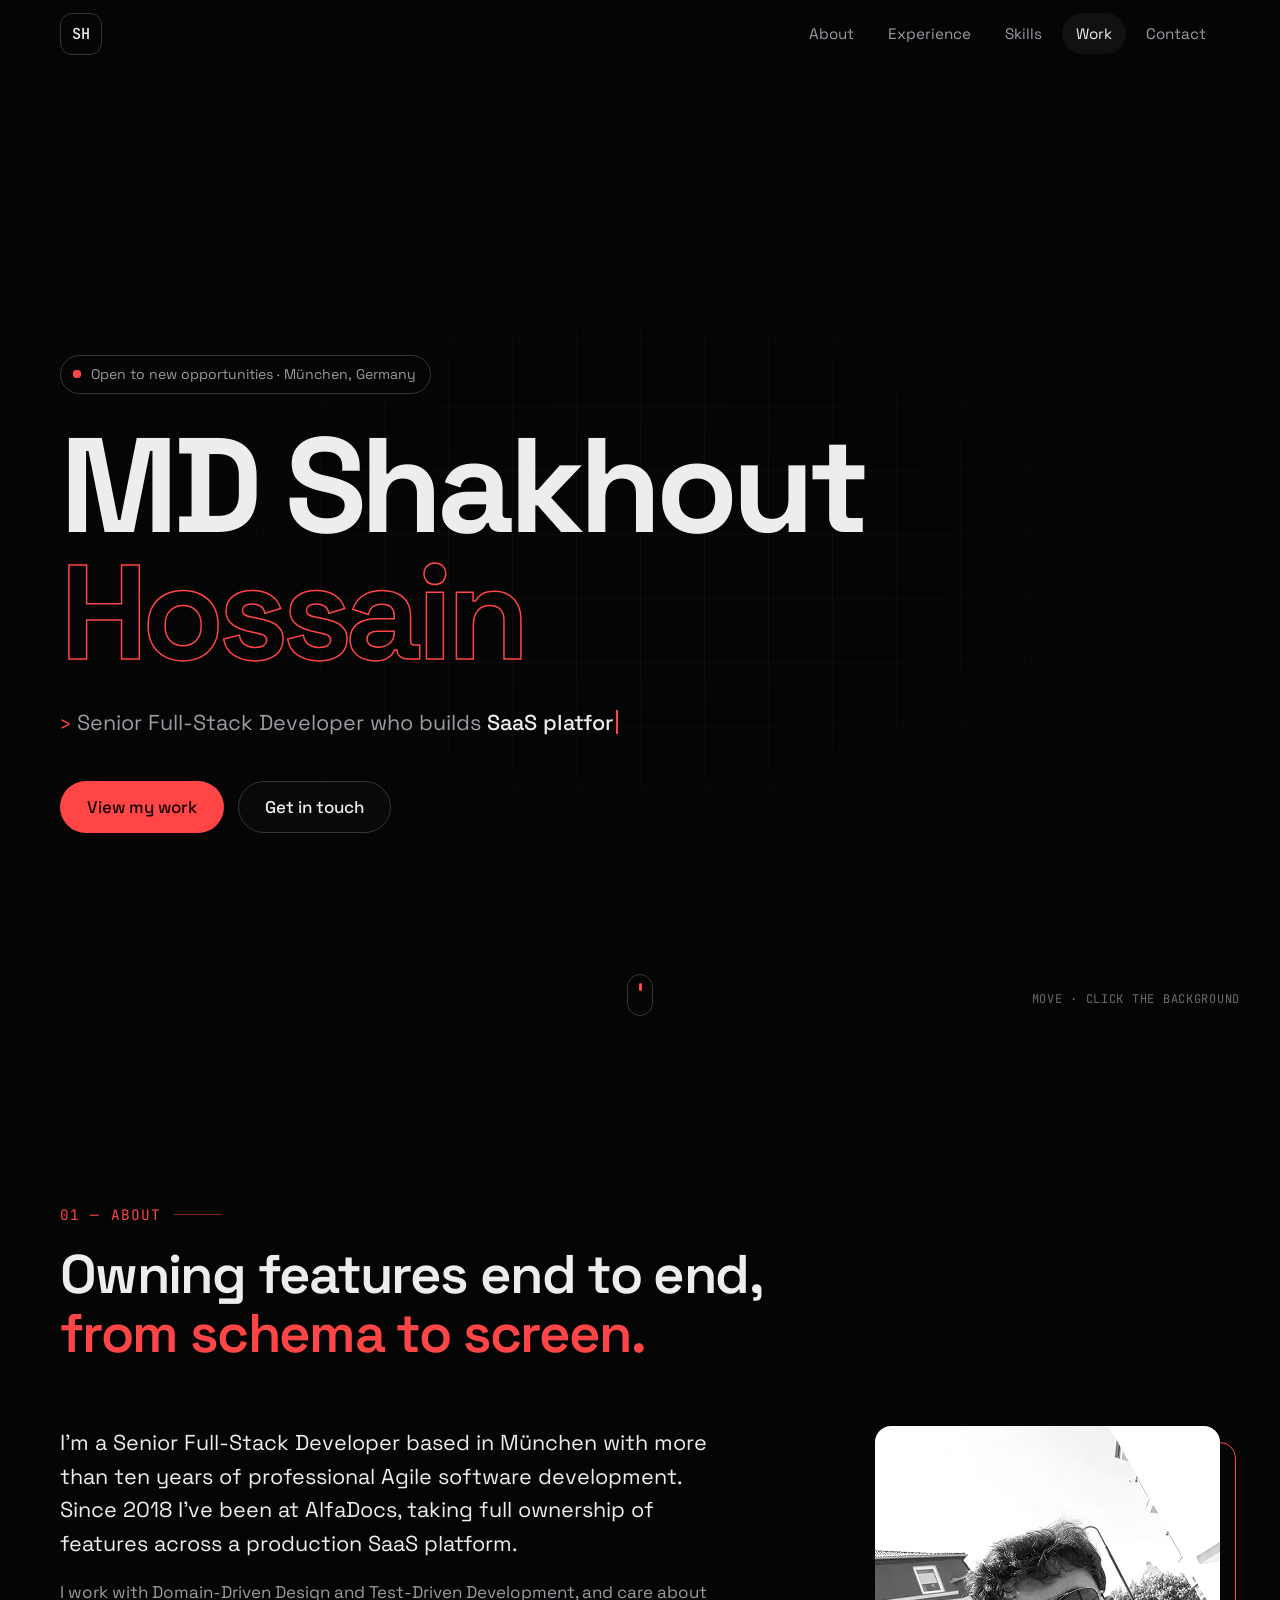
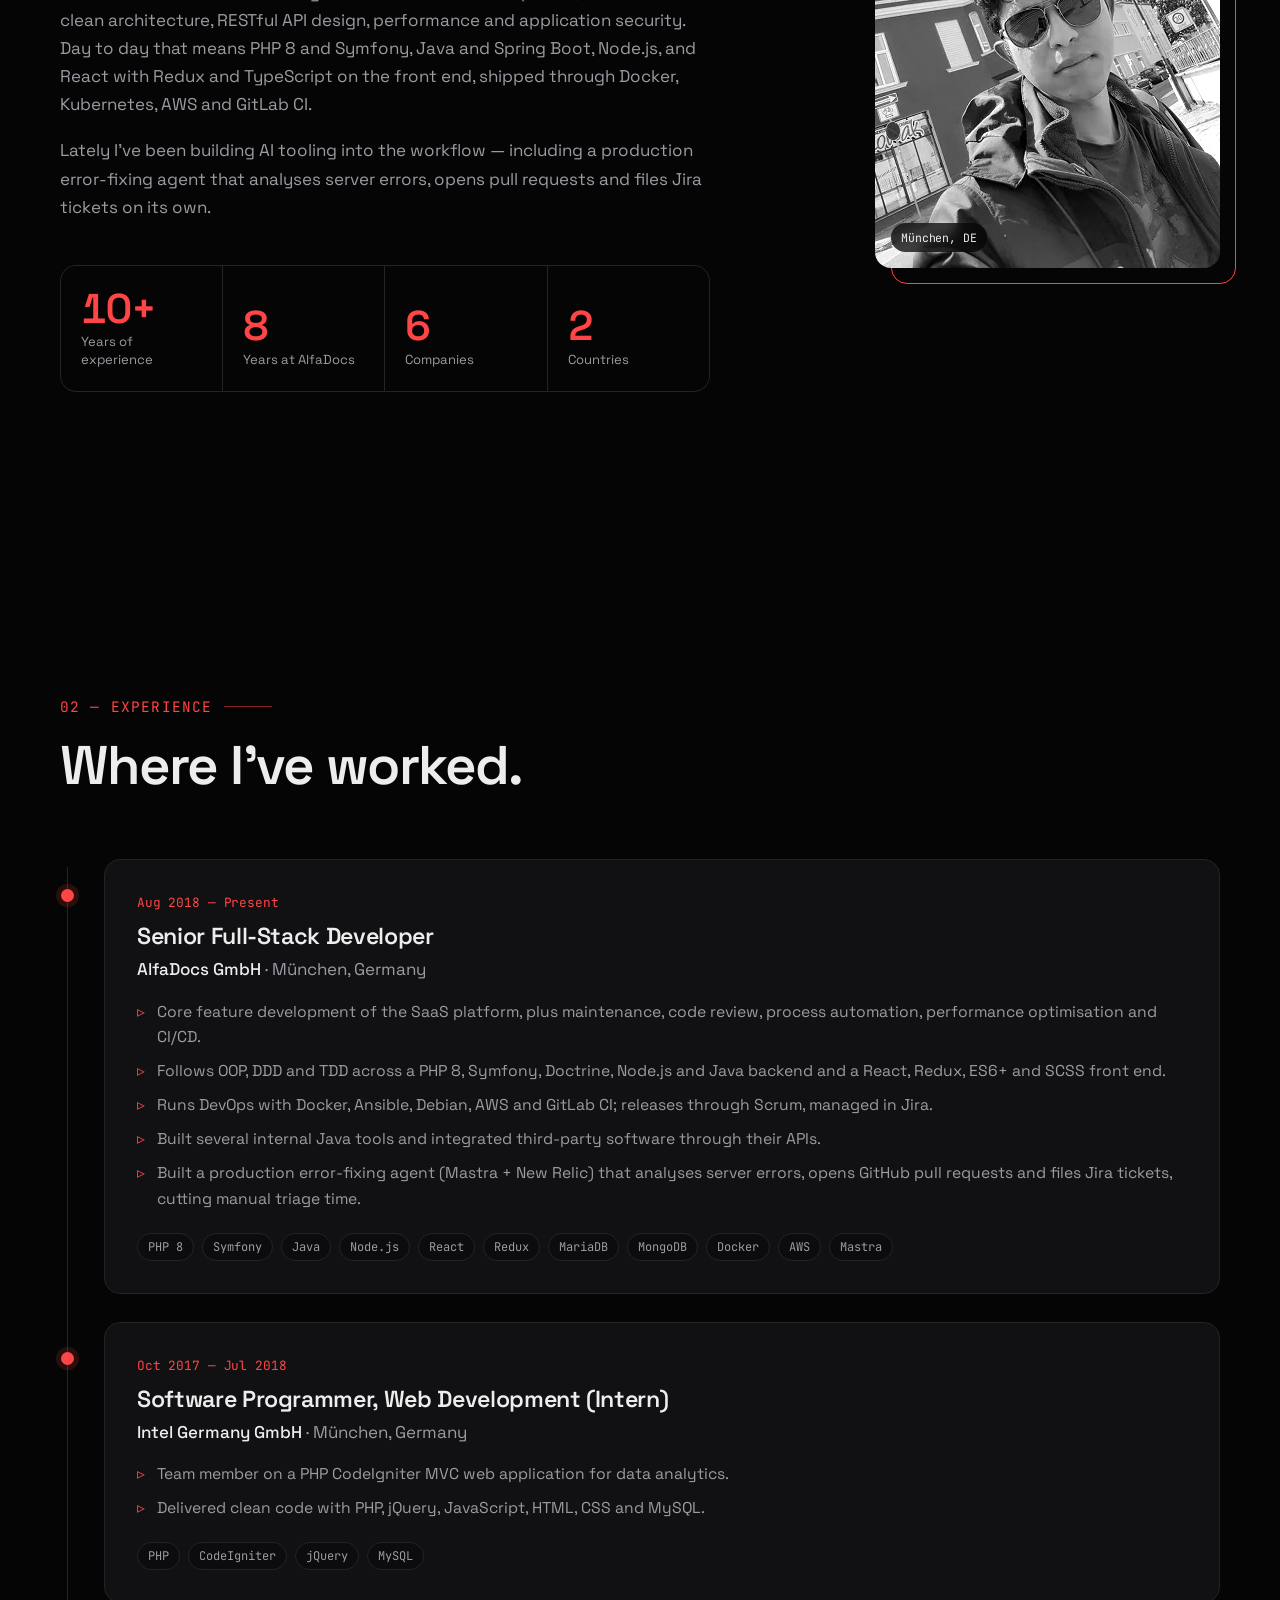
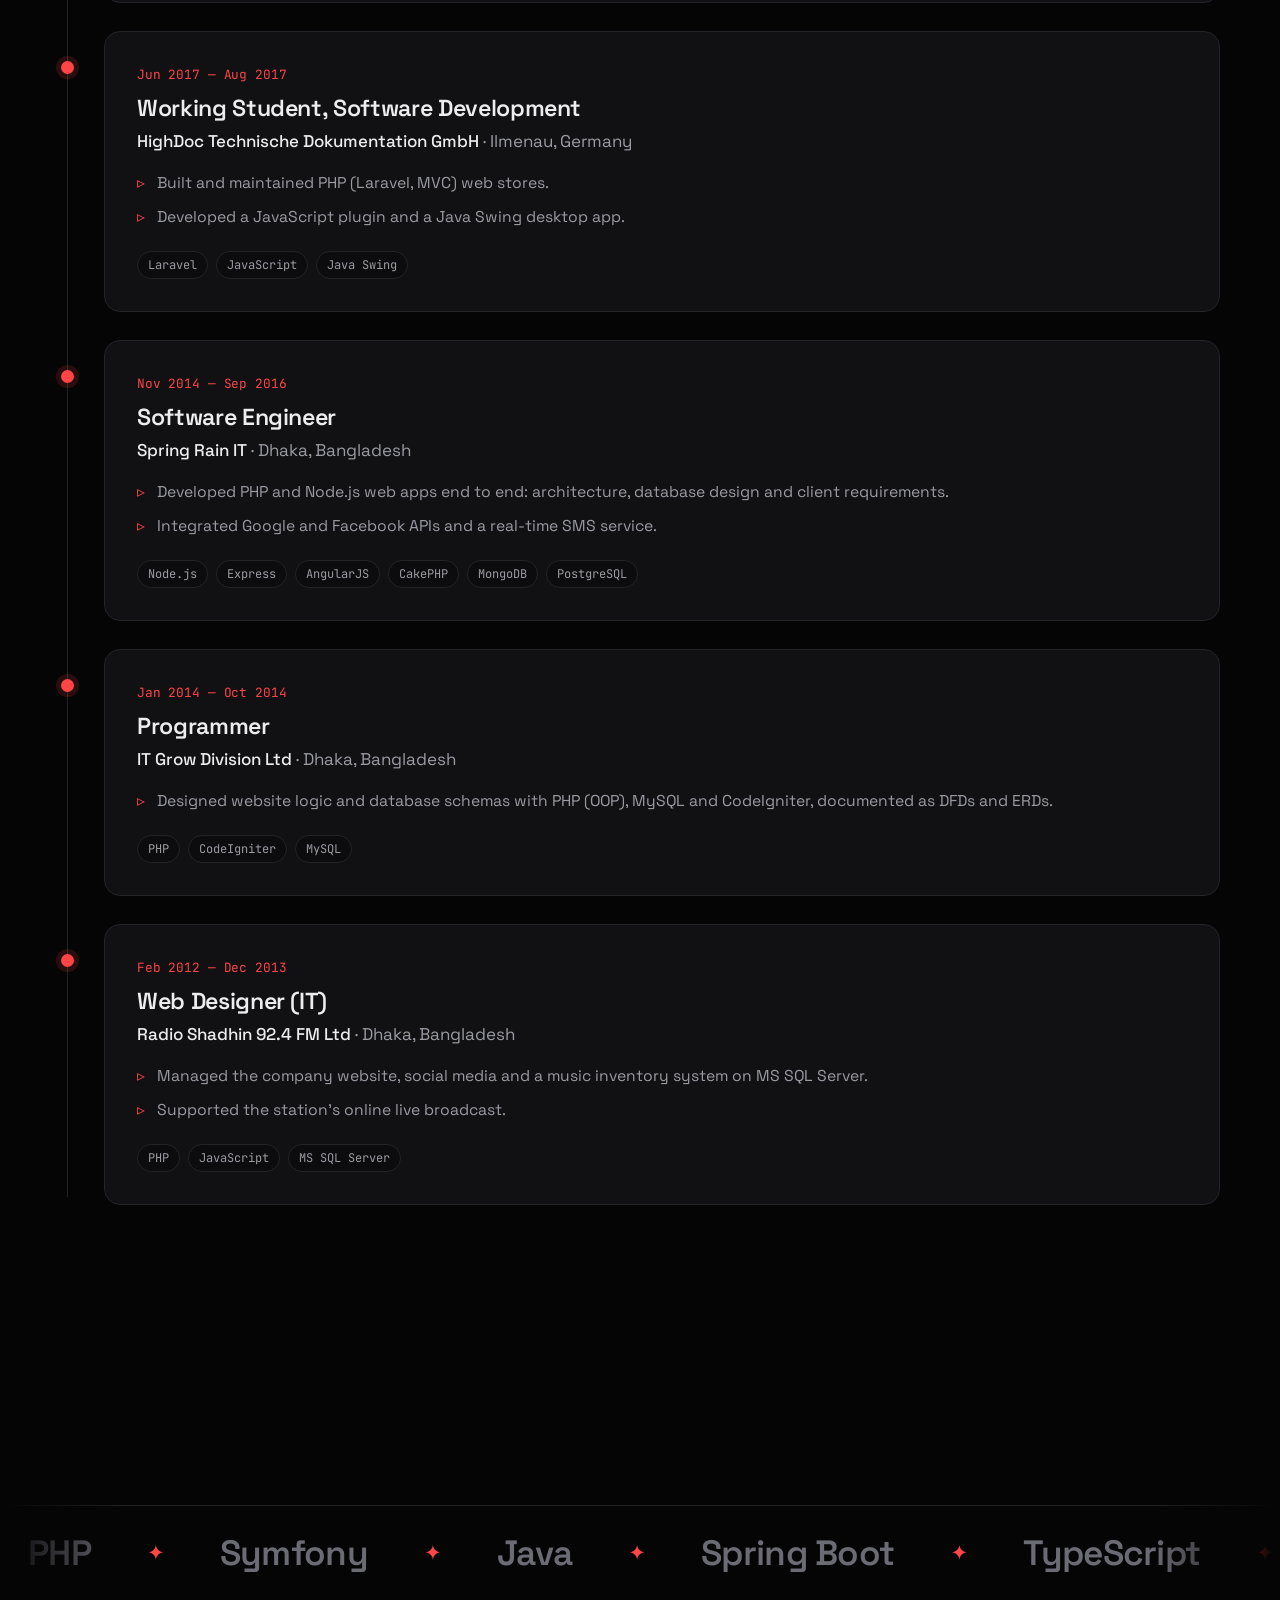
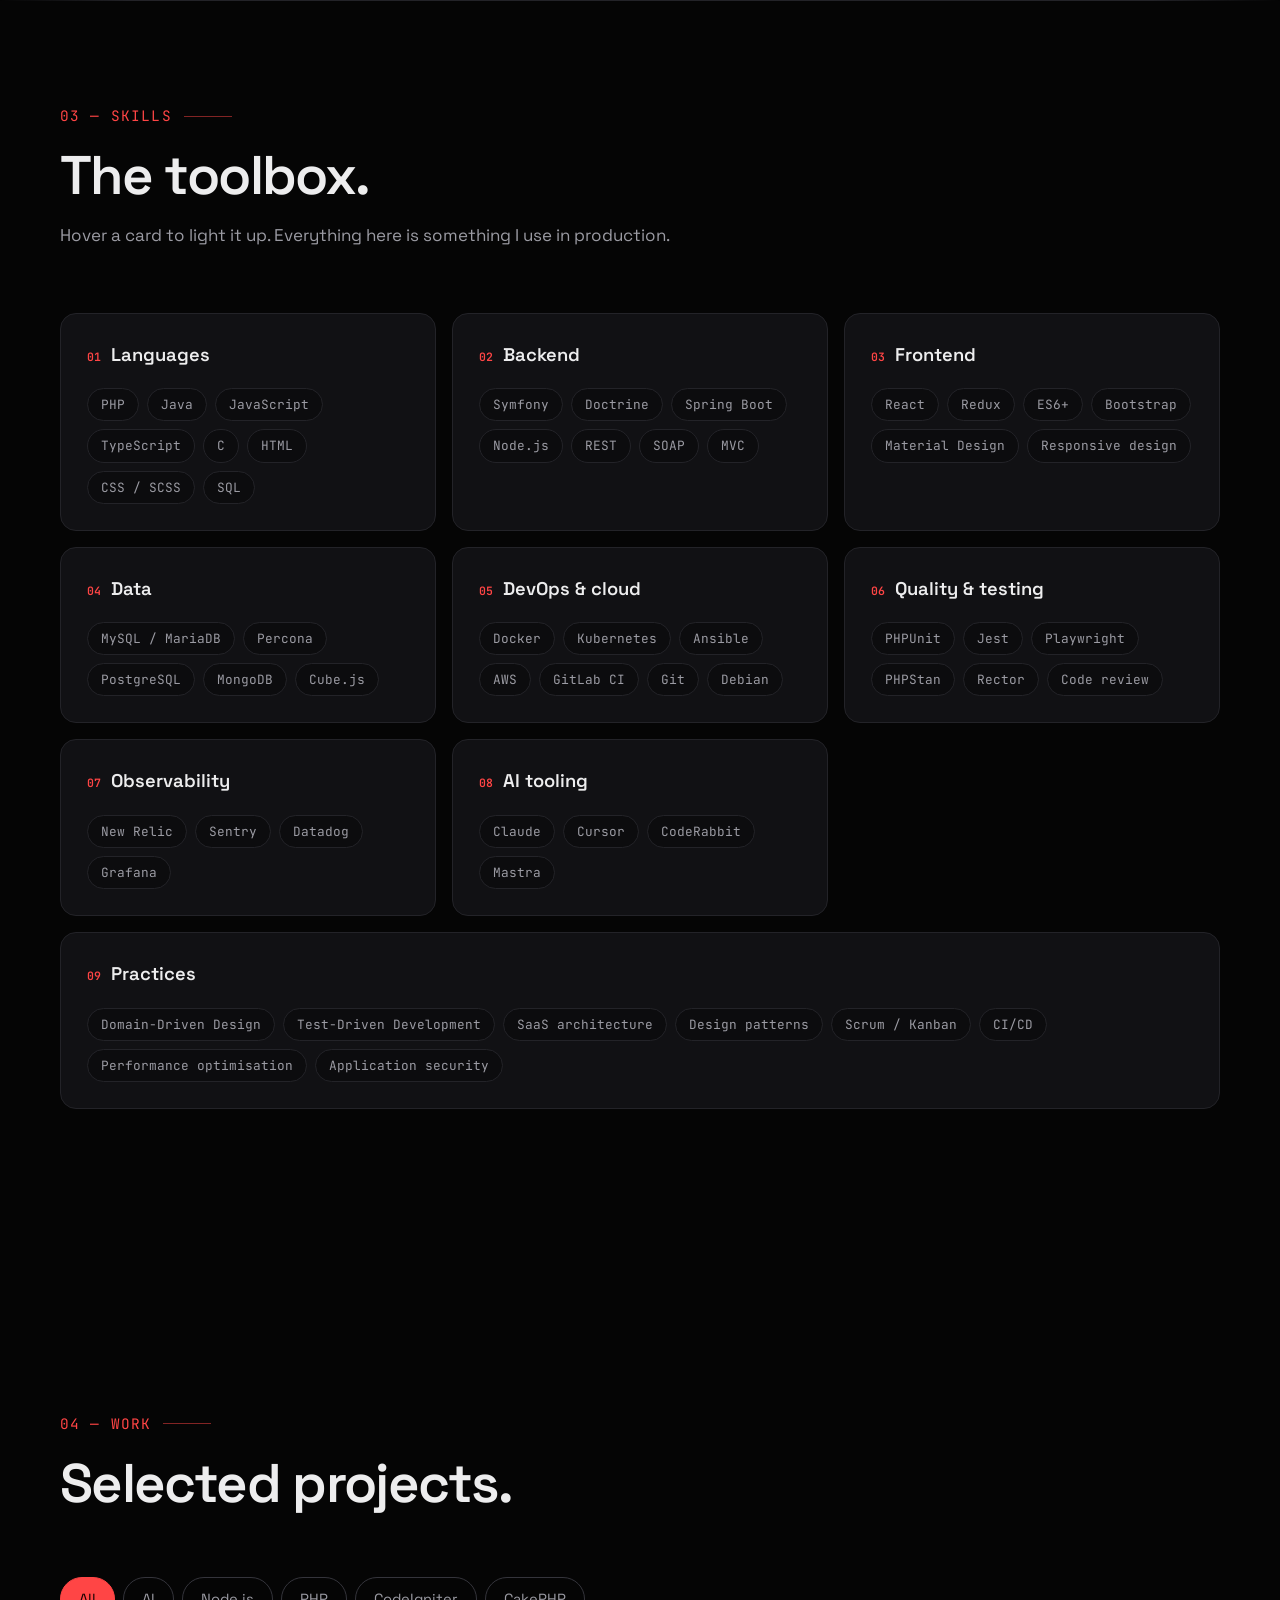
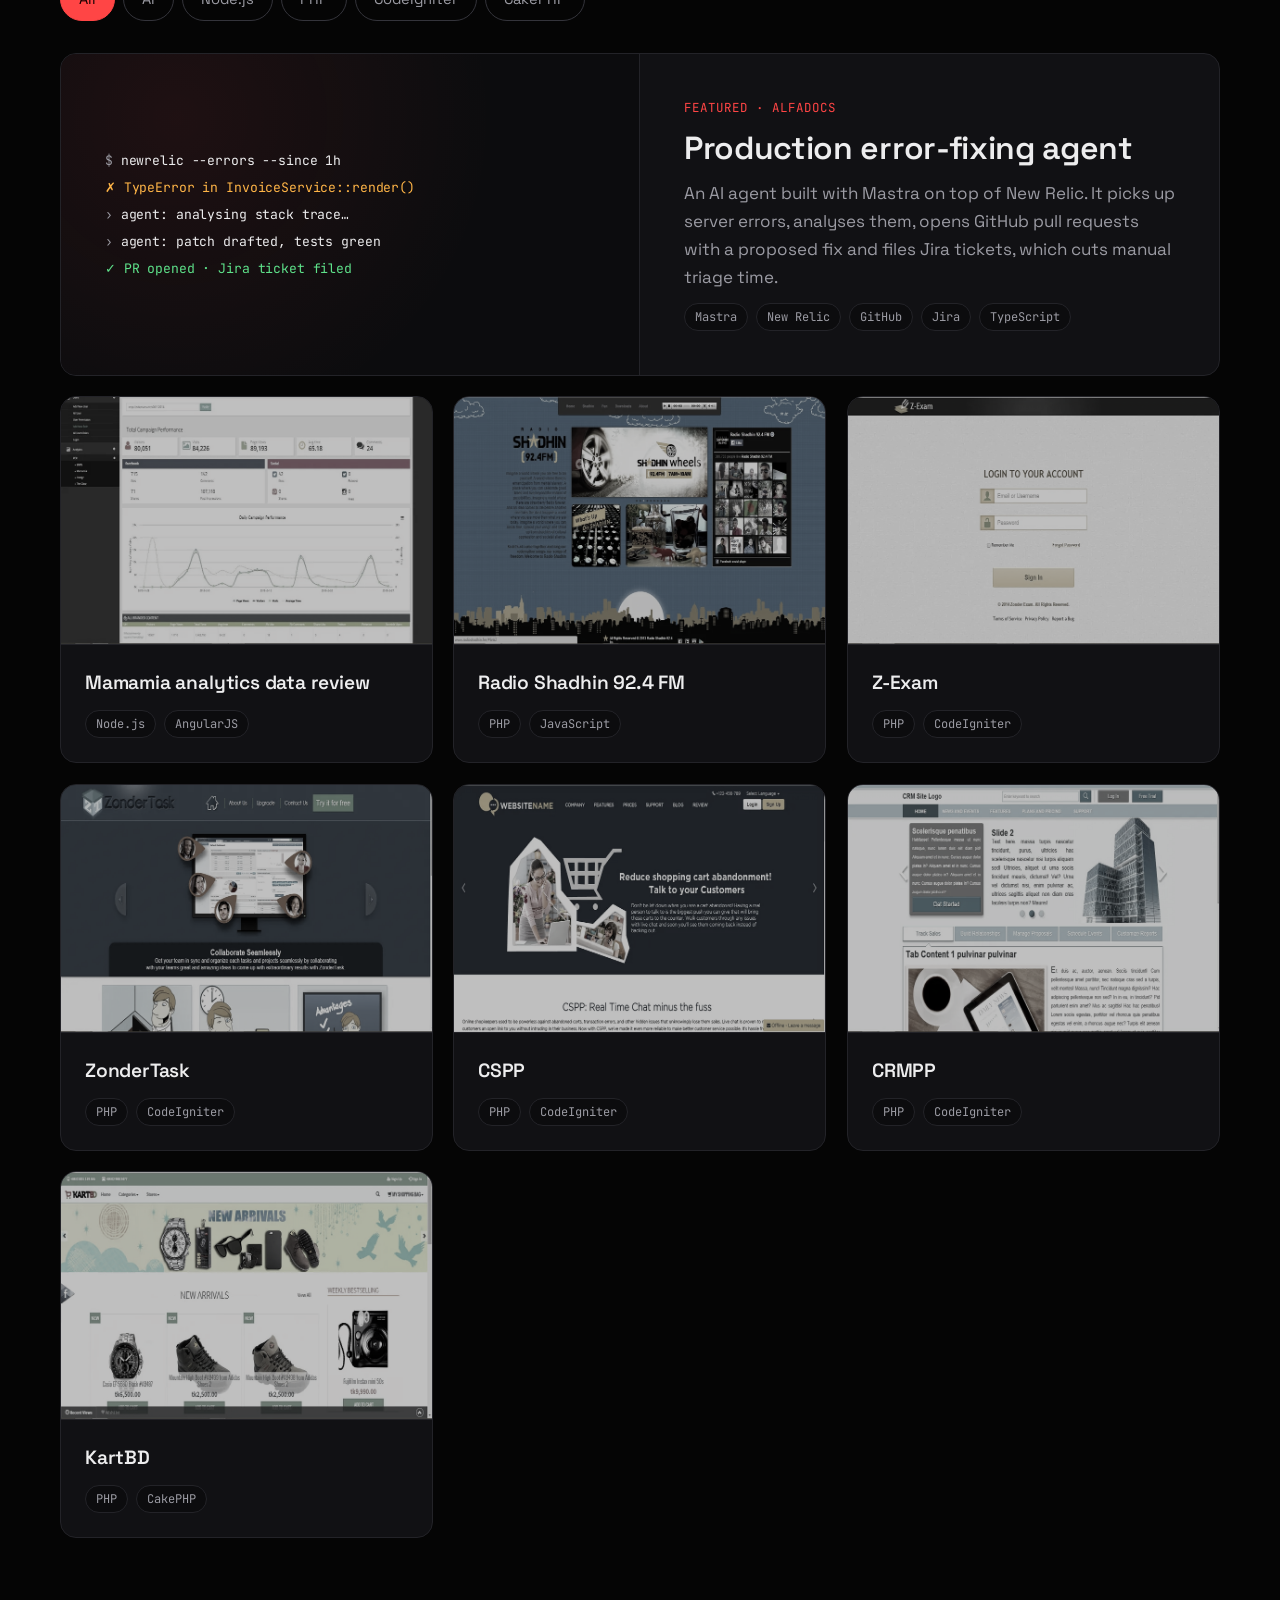
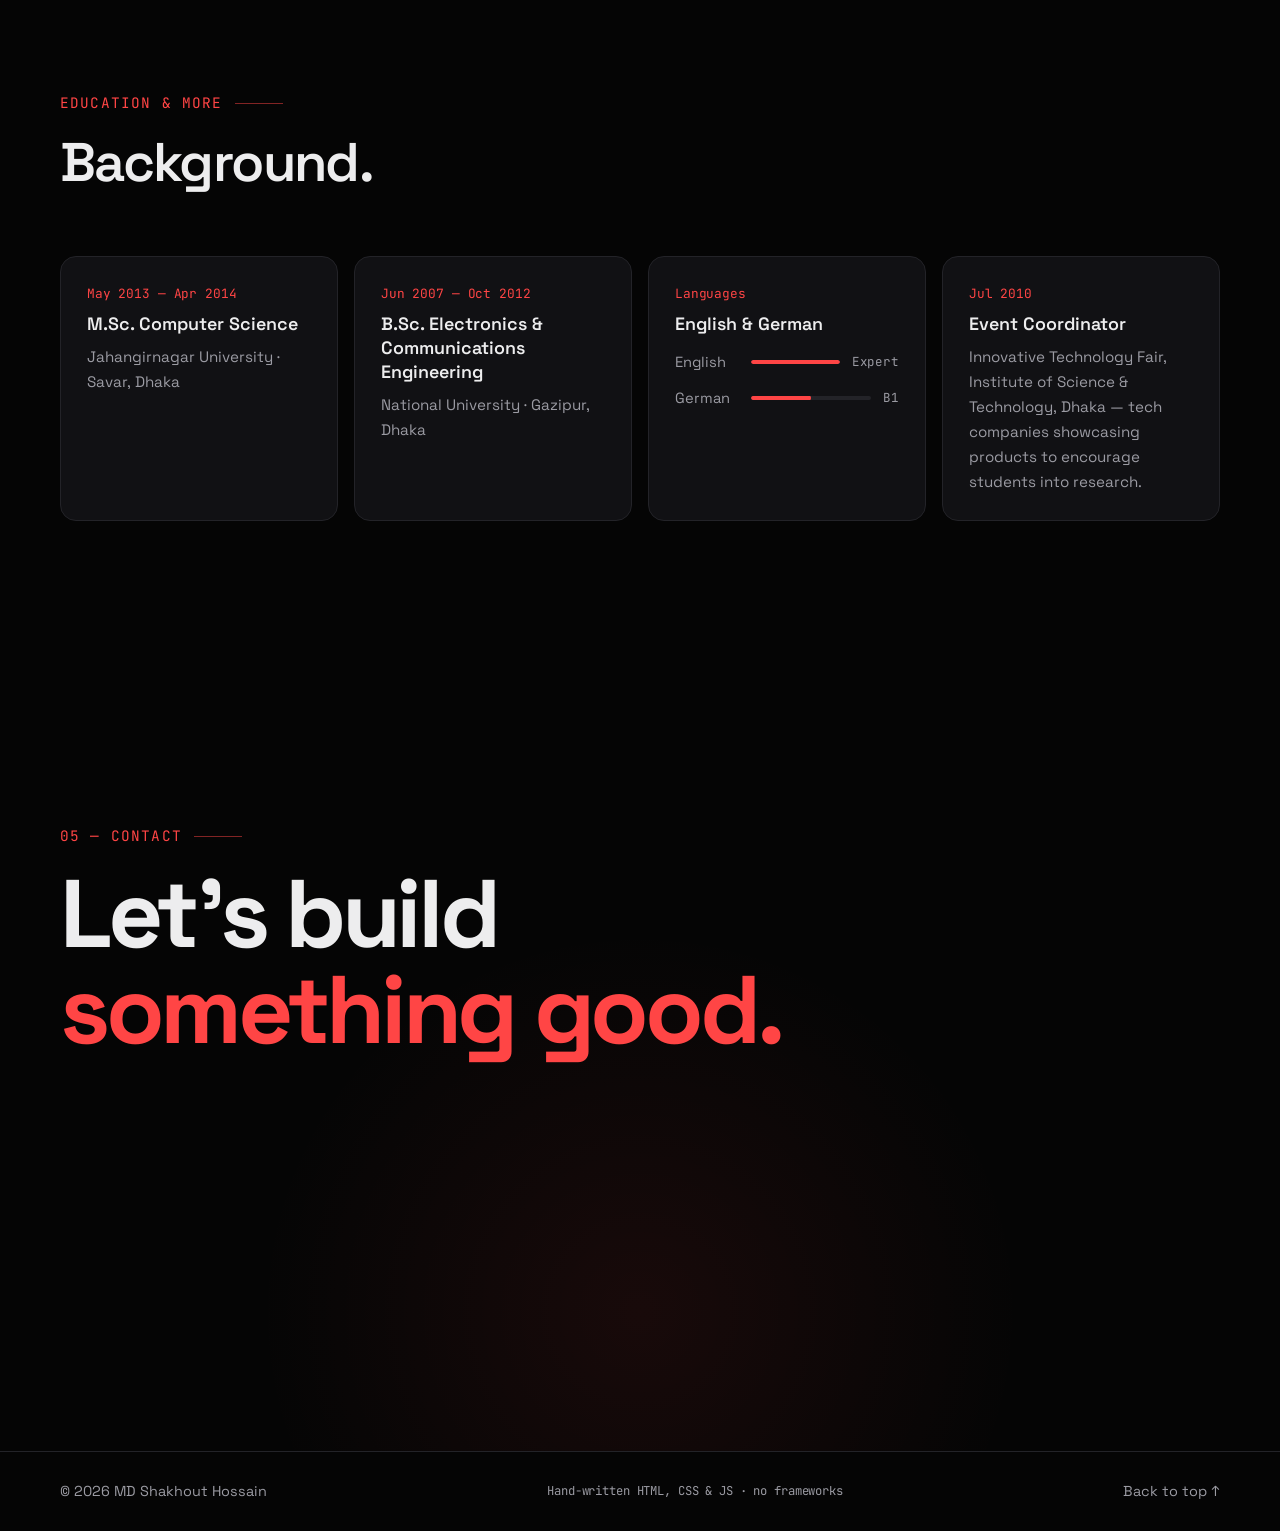
==== commit b4fd6e5f: "Show content when the JS module fails to load The inline script adds the `js` class that hides [data" ====
--- a/index.html
+++ b/index.html
@@ -24,7 +24,7 @@
     <link rel="stylesheet" href="assets/css/main.css">
 
     <script>document.documentElement.classList.add('js');</script>
-    <script type="module" src="assets/js/main.js"></script>
+    <script type="module" src="assets/js/main.js" onerror="document.documentElement.classList.remove('js')"></script>
 
     <script type="application/ld+json">
     {
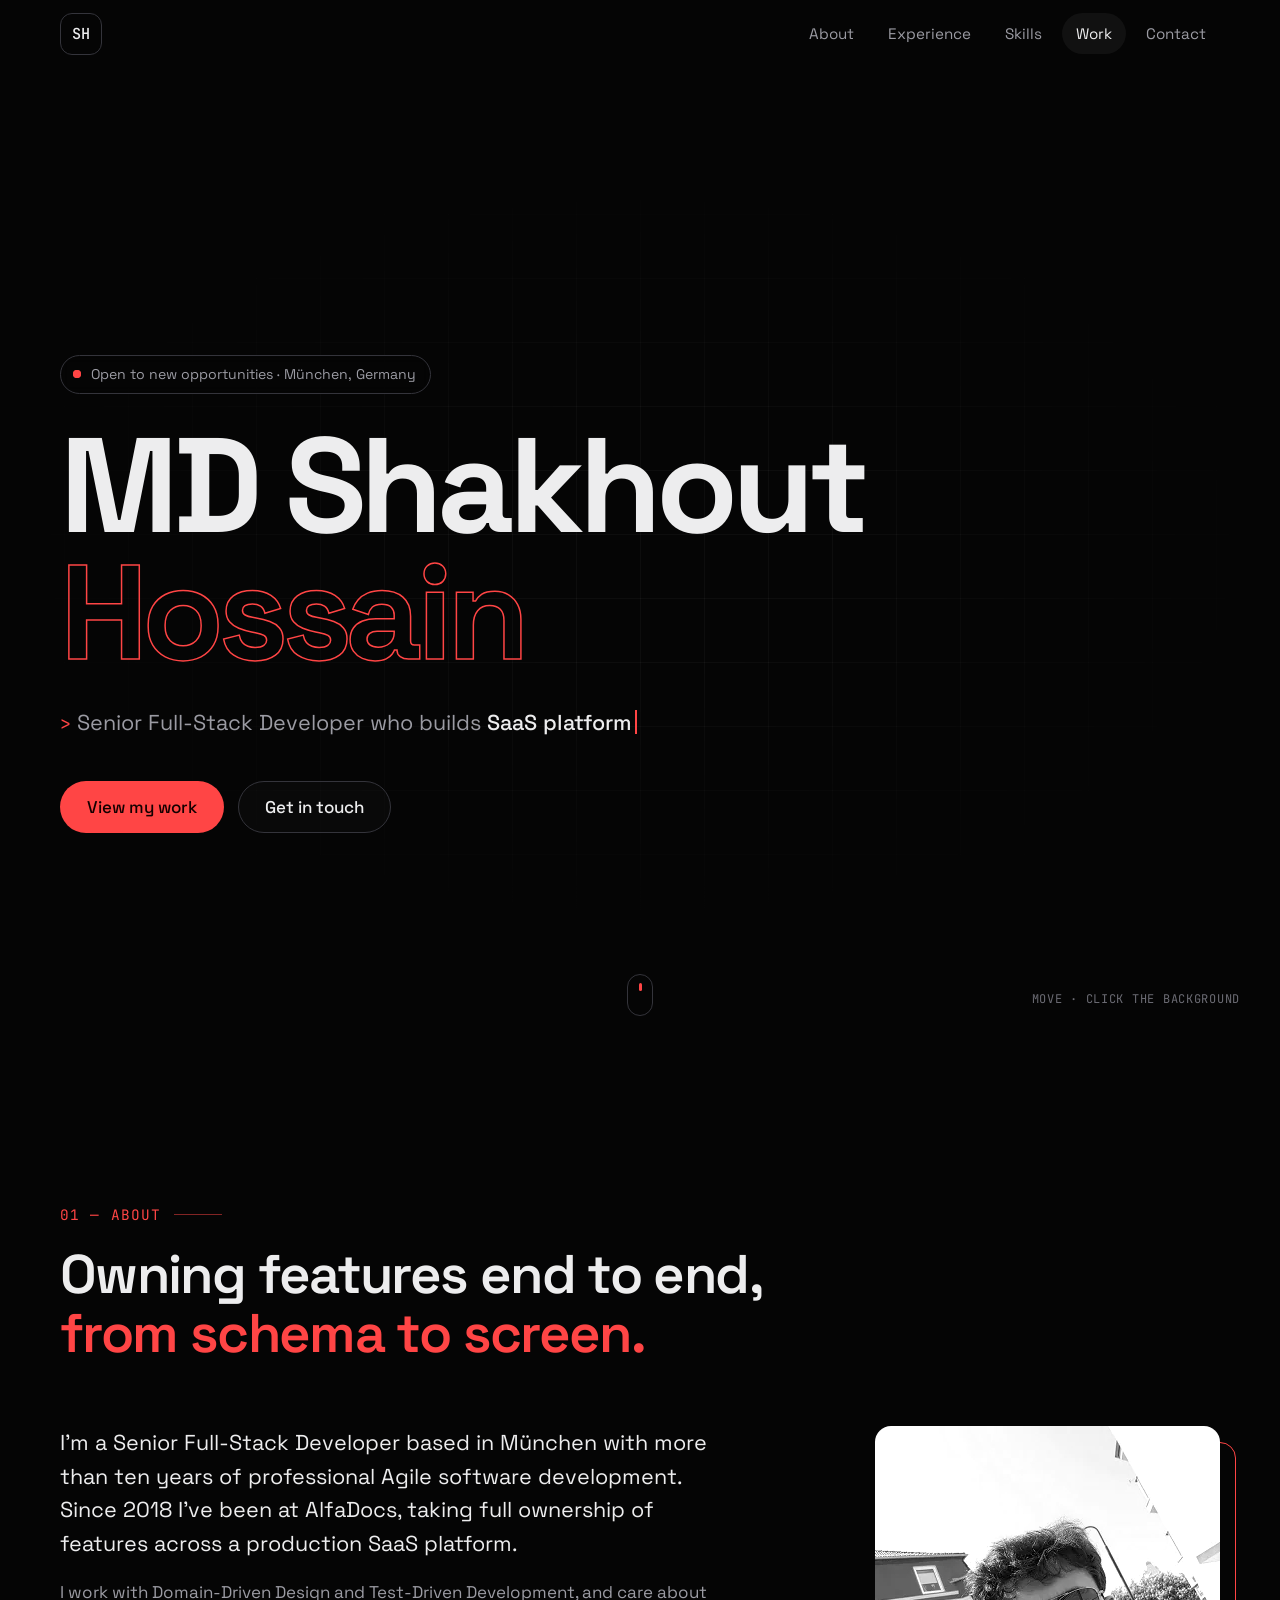
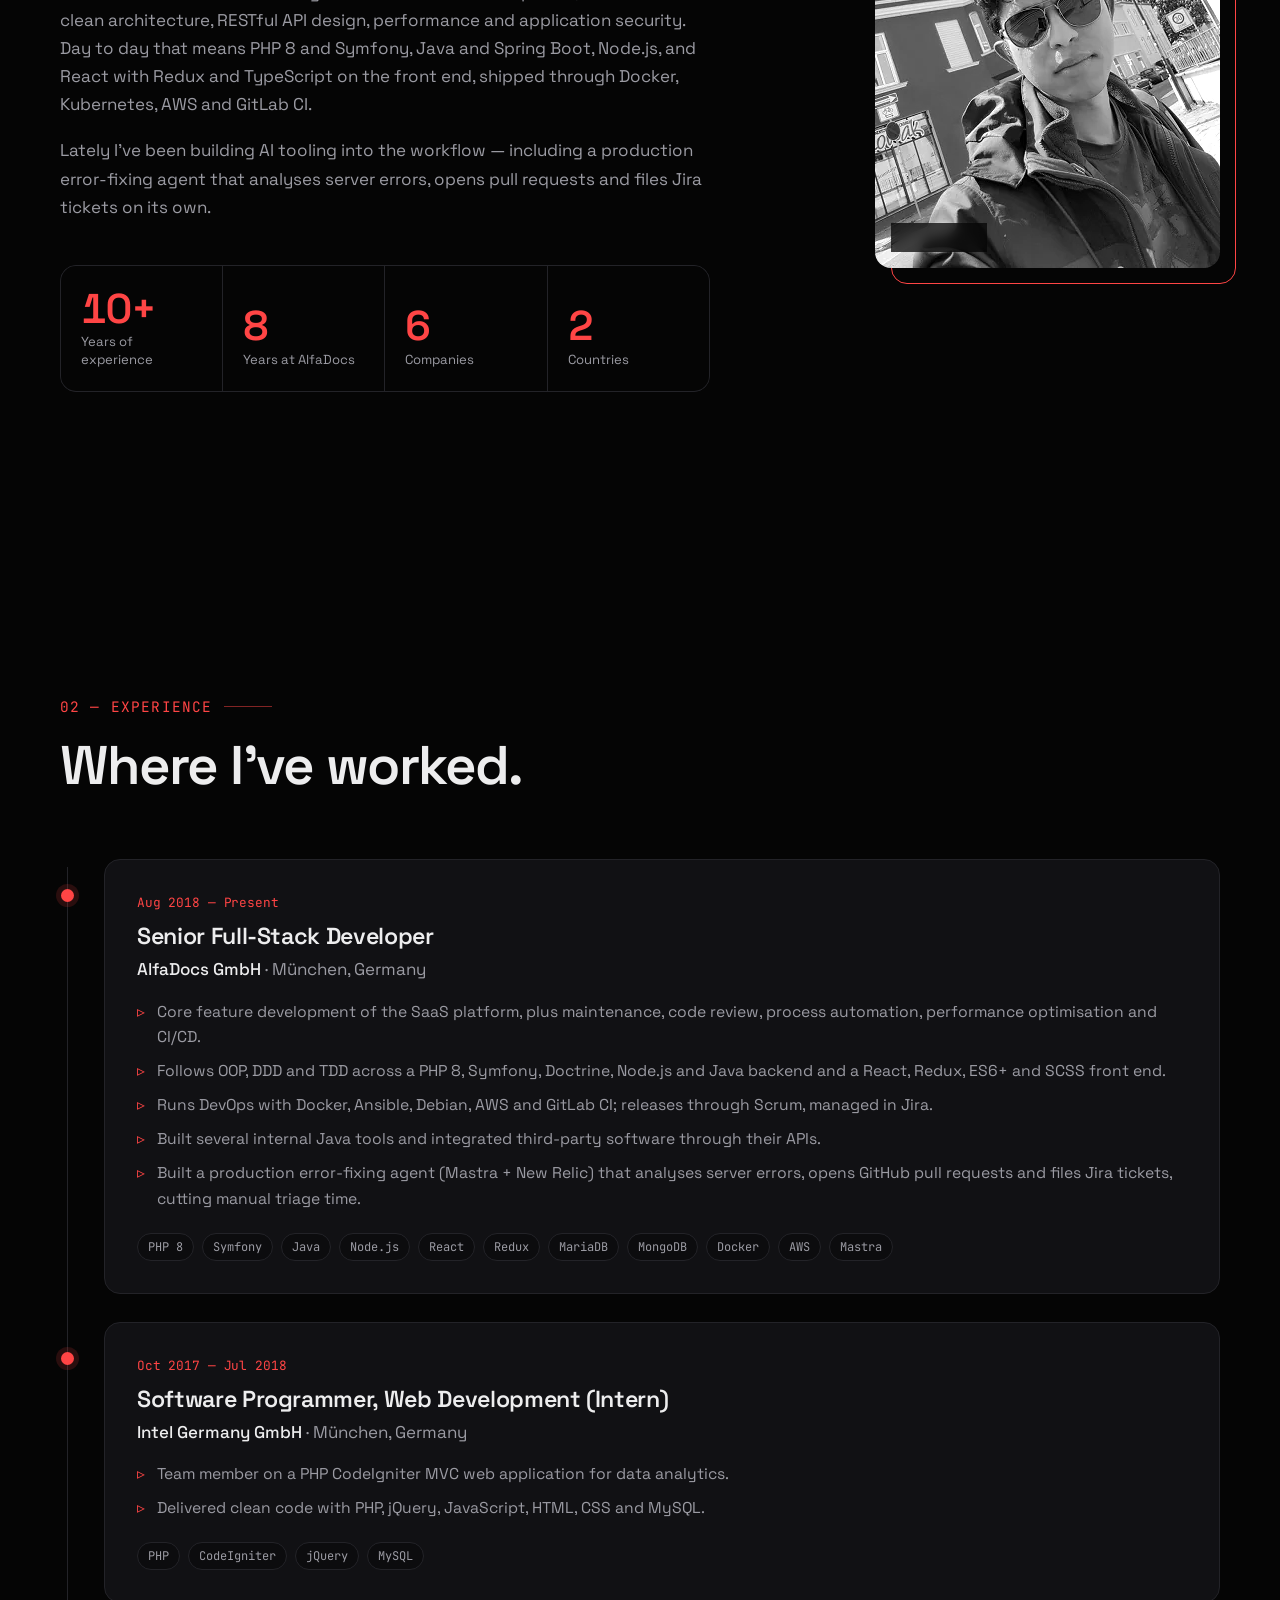
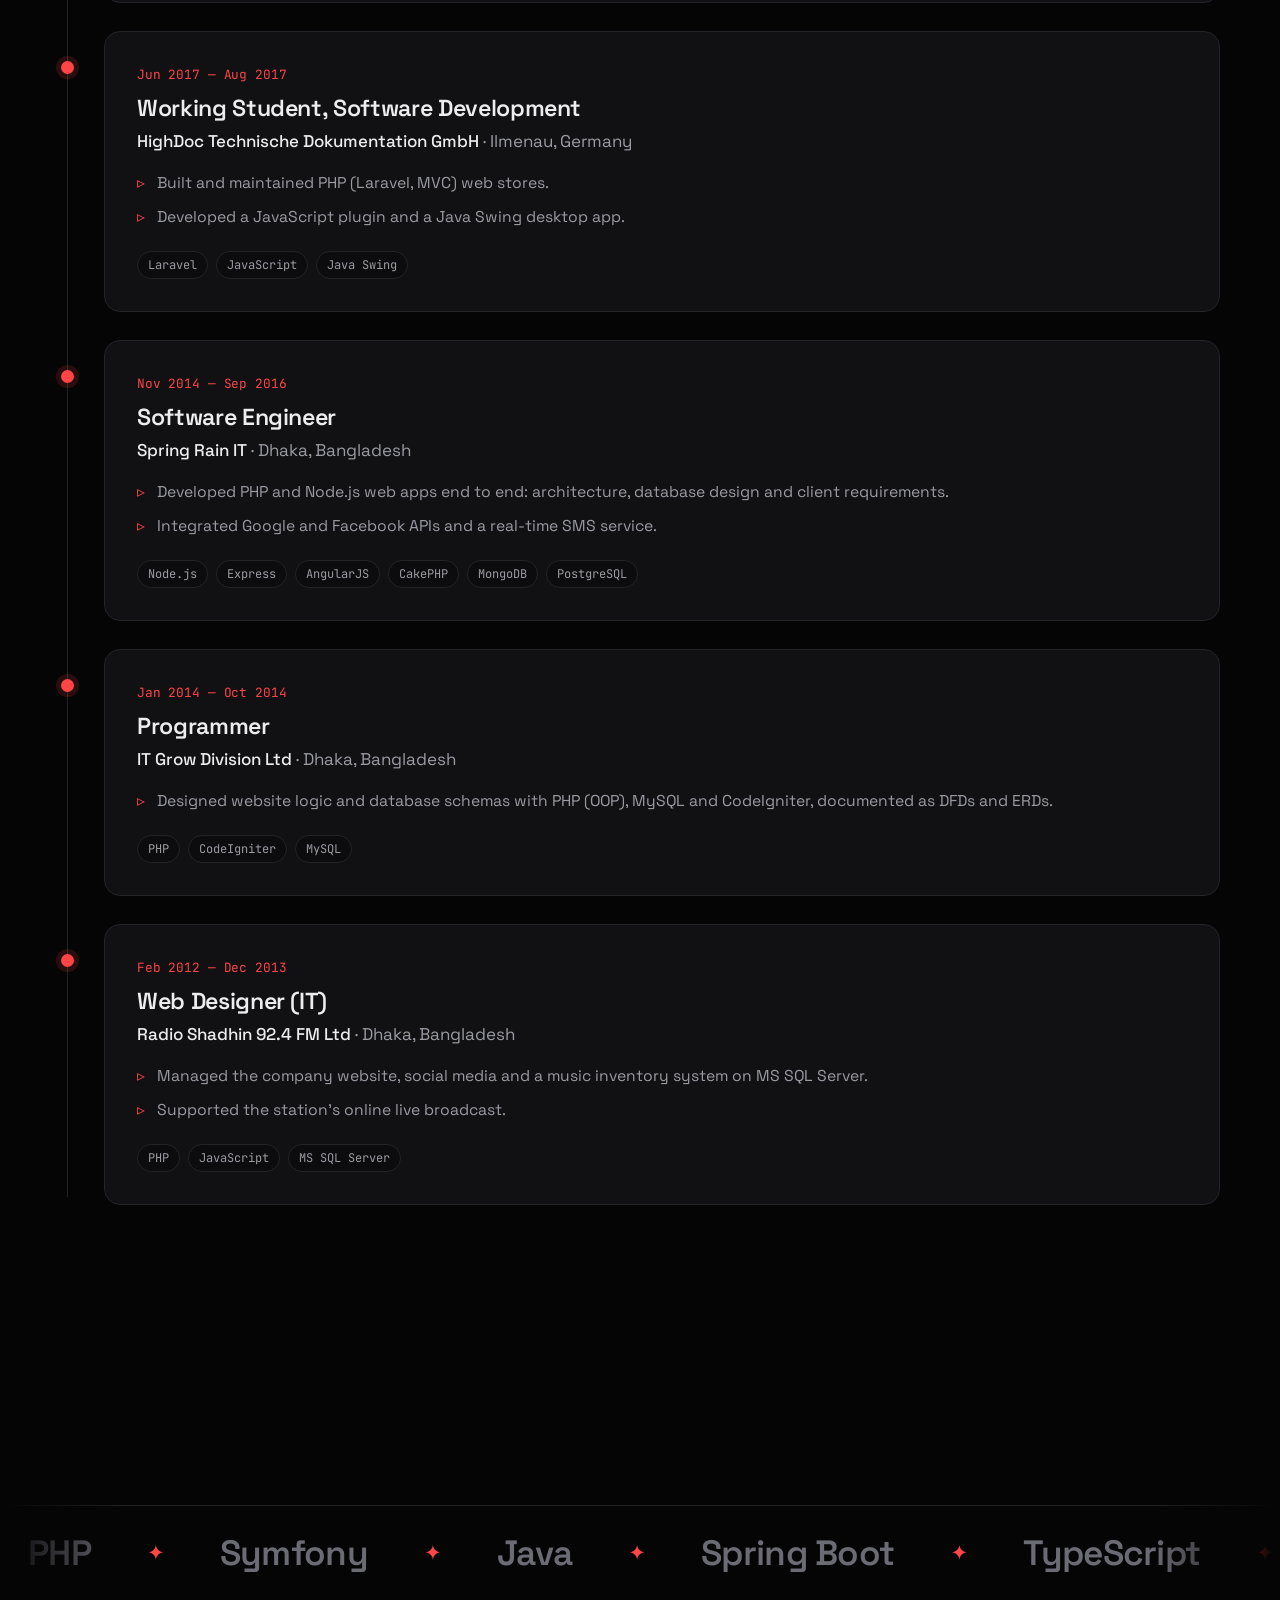
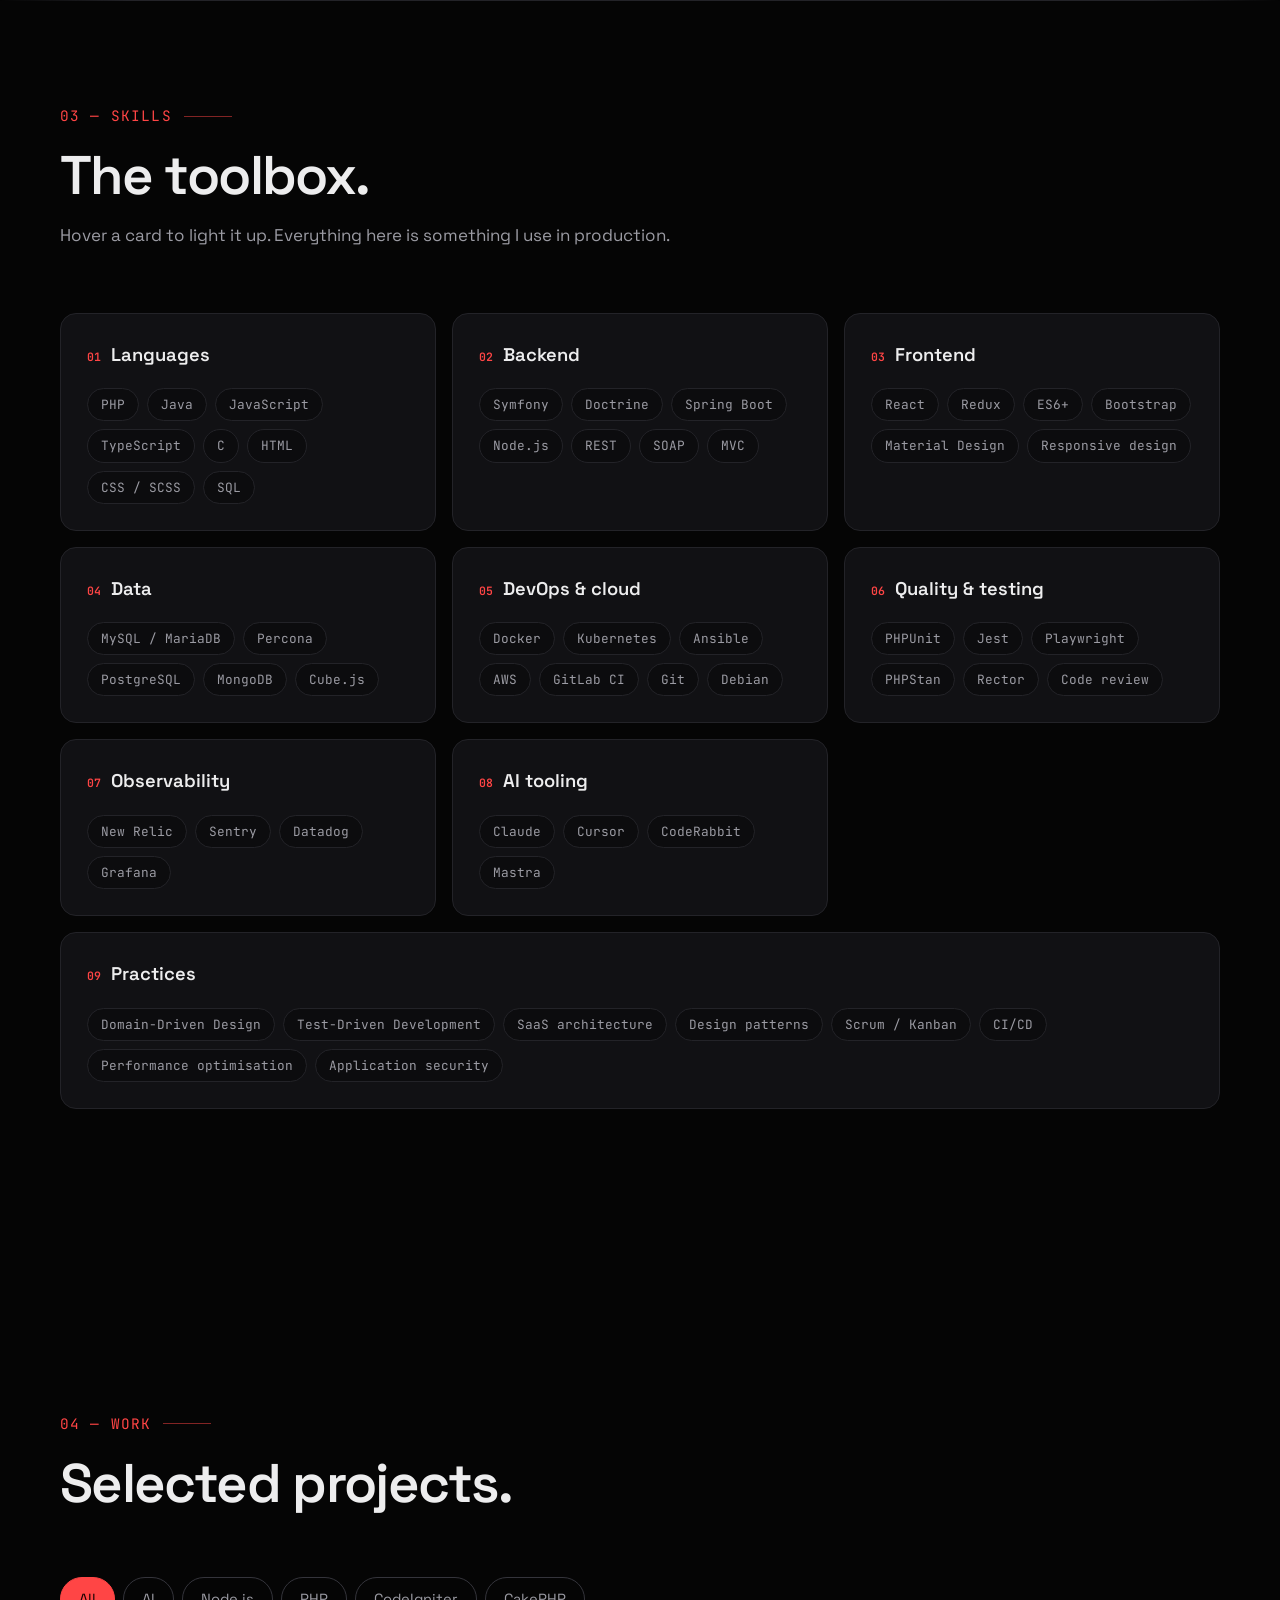
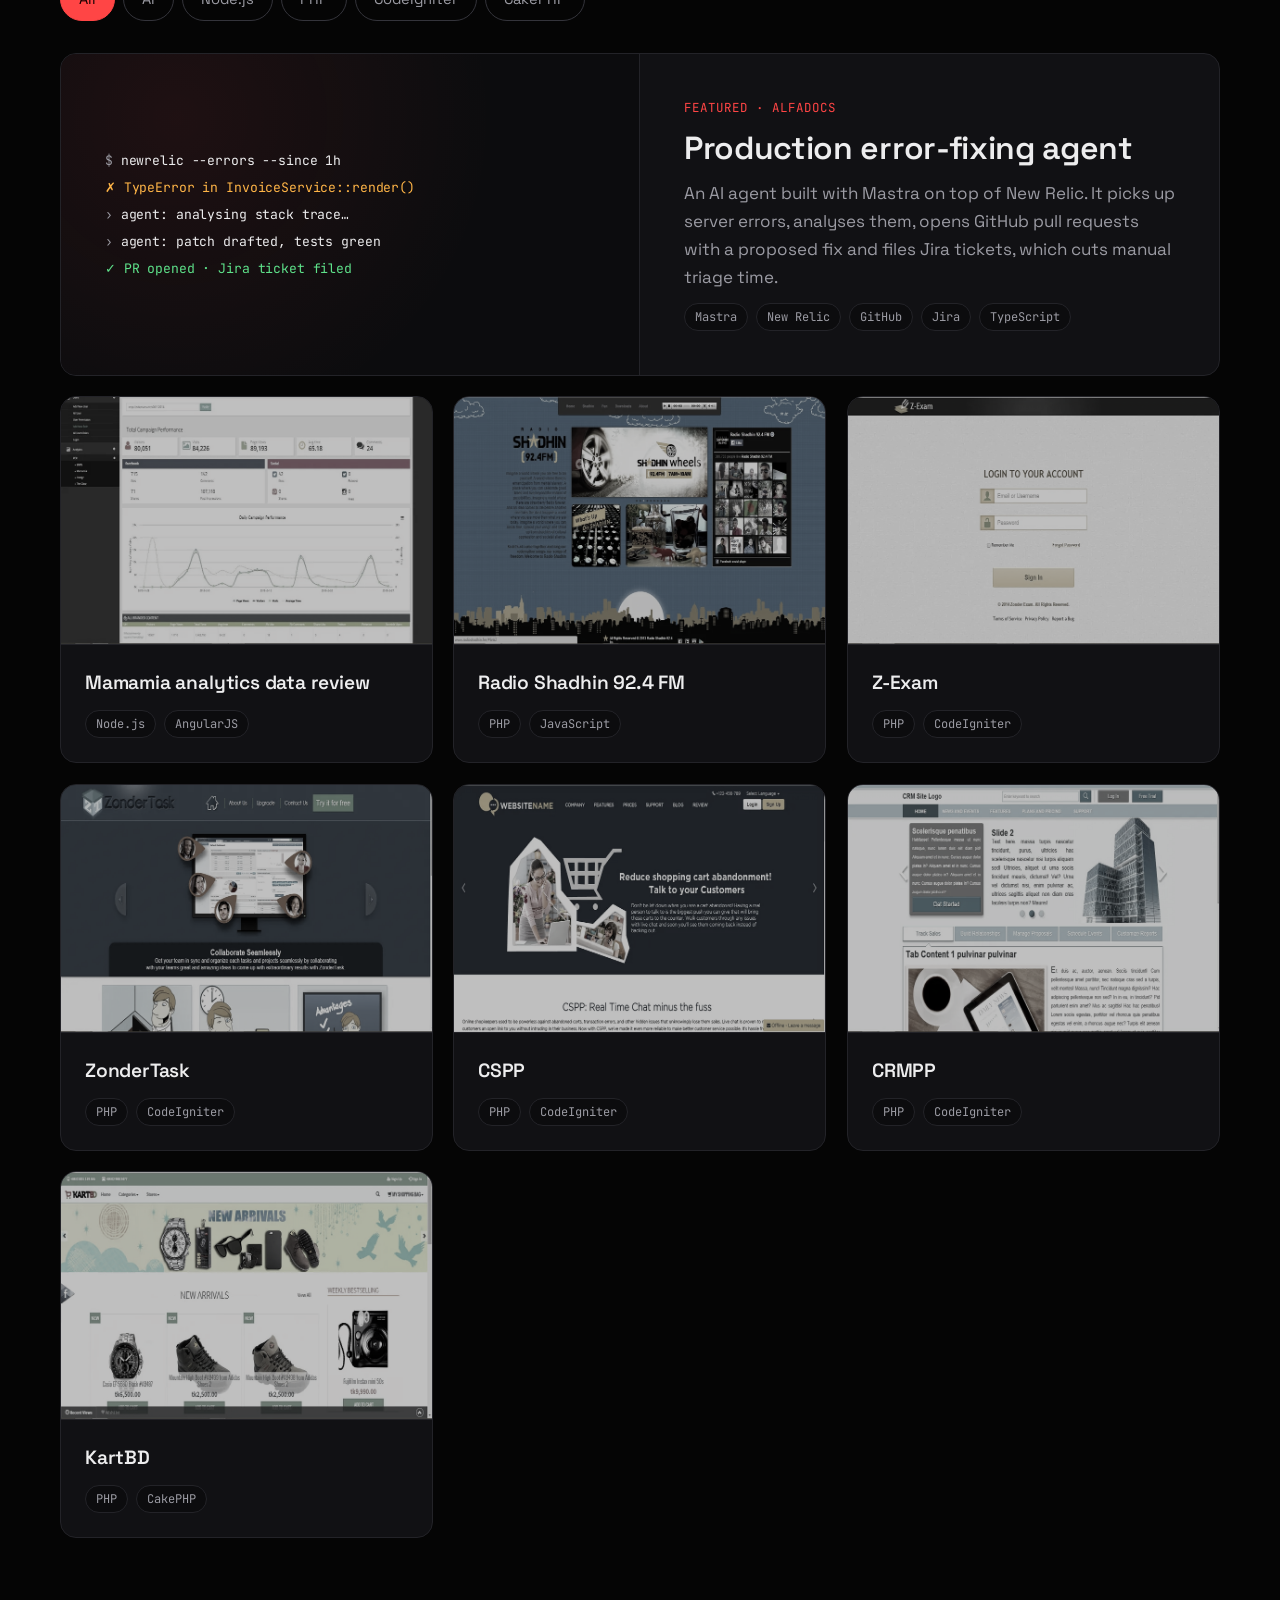
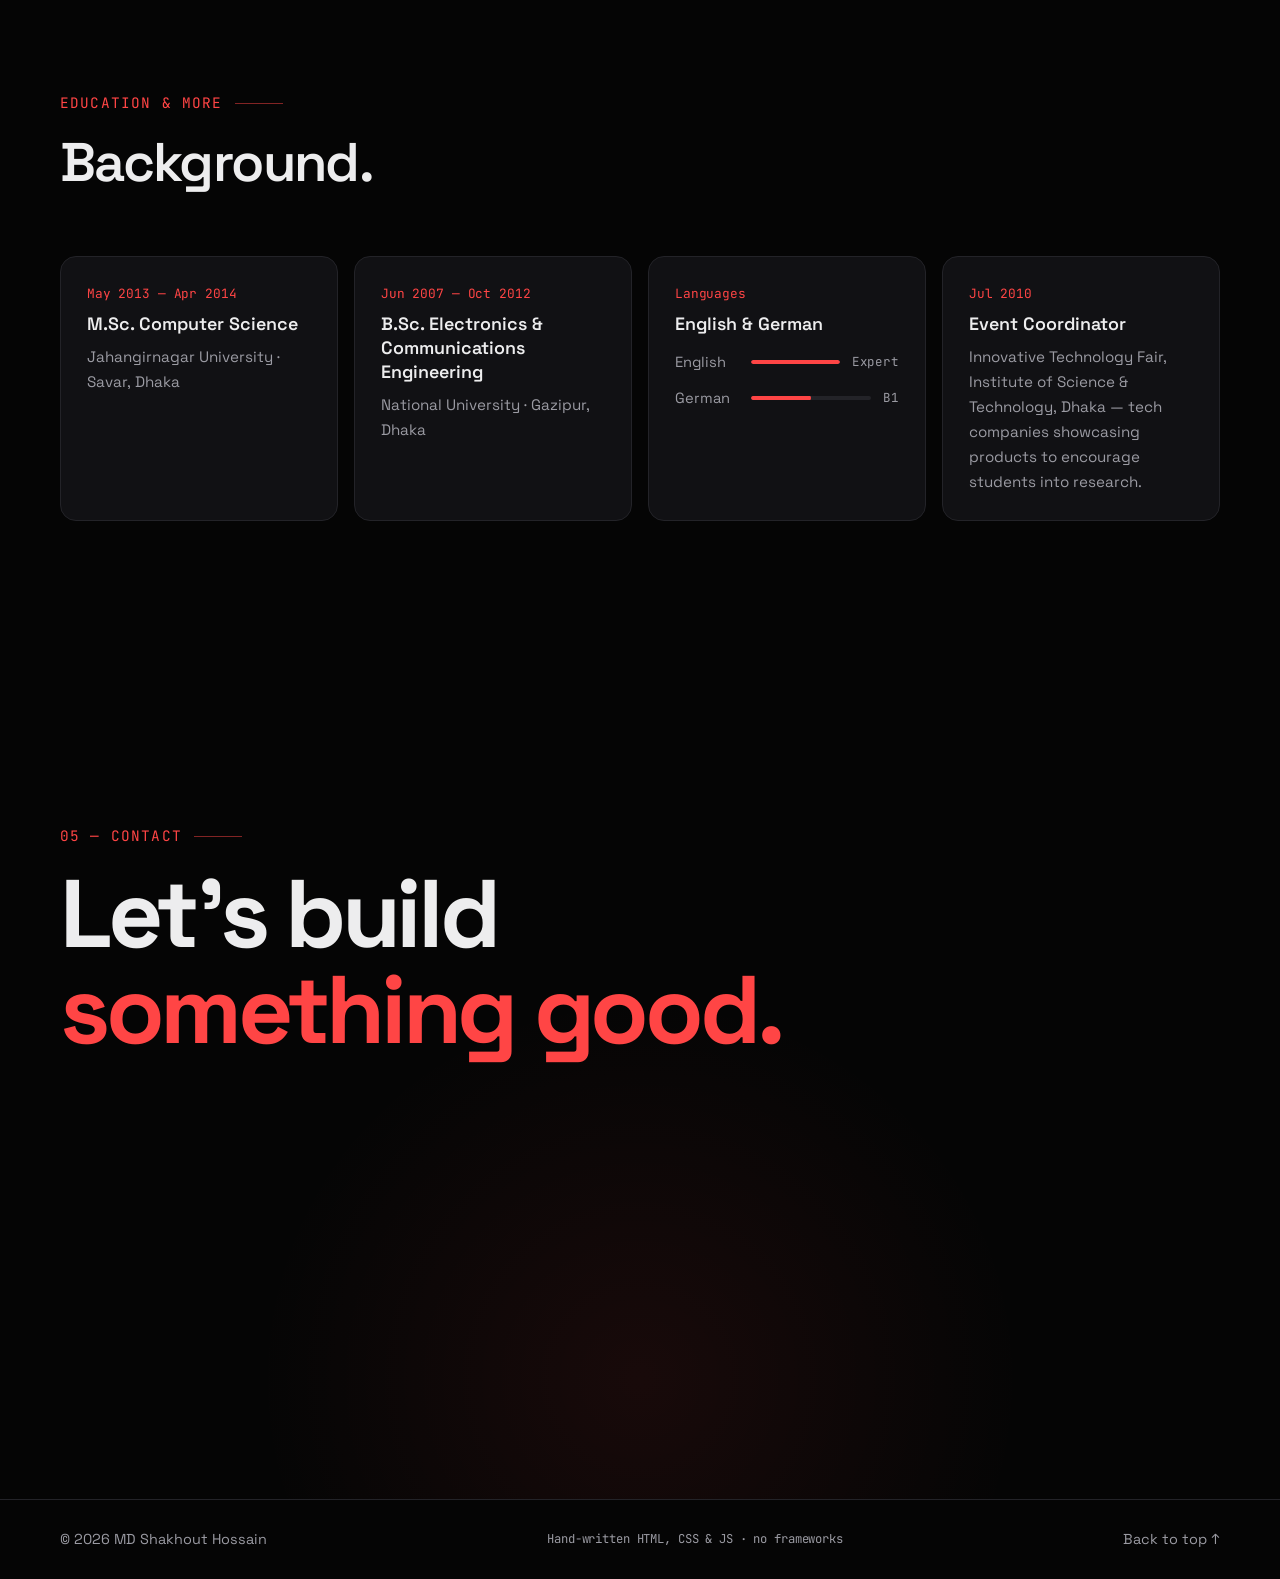
==== commit 7e9eb044: "Replace email and phone with a pointer to shakhout.com Remove the email link, copy-email button and " ====
--- a/index.html
+++ b/index.html
@@ -34,10 +34,10 @@
         "jobTitle": "Senior Full-Stack Developer",
         "worksFor": { "@type": "Organization", "name": "AlfaDocs GmbH" },
         "address": { "@type": "PostalAddress", "addressLocality": "München", "addressCountry": "DE" },
-        "email": "mailto:shakhout@live.com",
         "url": "https://shakhout.github.io/",
         "image": "https://shakhout.github.io/assets/img/portrait.jpg",
         "sameAs": [
+            "https://shakhout.com",
             "https://www.linkedin.com/in/md-shakhout-hossain",
             "https://github.com/Shakhout"
         ]
@@ -52,7 +52,6 @@
         <symbol id="i-x" viewBox="0 0 24 24"><path fill="currentColor" d="M18.9 1.15h3.68l-8.04 9.19L24 22.85h-7.41l-5.8-7.58-6.64 7.58H.47l8.6-9.83L0 1.15h7.59l5.25 6.93zm-1.29 19.5h2.04L6.49 3.24H4.3z"/></symbol>
         <symbol id="i-facebook" viewBox="0 0 24 24"><path fill="currentColor" d="M9.1 23.69v-7.98H6.63v-3.67H9.1v-1.58c0-4.09 1.85-5.98 5.86-5.98.76 0 2.07.15 2.61.3v3.32c-.28-.03-.78-.04-1.39-.04-1.97 0-2.73.75-2.73 2.69v1.3h3.92l-.67 3.66h-3.25v8.25A12 12 0 1 0 9.1 23.69z"/></symbol>
         <symbol id="i-mail" viewBox="0 0 24 24"><g fill="none" stroke="currentColor" stroke-width="1.75" stroke-linecap="round" stroke-linejoin="round"><rect x="3" y="5" width="18" height="14" rx="2"/><path d="m3 7 9 6 9-6"/></g></symbol>
-        <symbol id="i-phone" viewBox="0 0 24 24"><path fill="none" stroke="currentColor" stroke-width="1.75" stroke-linecap="round" stroke-linejoin="round" d="M5 4h4l2 5-2.5 1.5a11 11 0 0 0 5 5L15 13l5 2v4a2 2 0 0 1-2 2A16 16 0 0 1 3 6a2 2 0 0 1 2-2"/></symbol>
         <symbol id="i-pin" viewBox="0 0 24 24"><g fill="none" stroke="currentColor" stroke-width="1.75" stroke-linecap="round" stroke-linejoin="round"><path d="M12 21s-7-6.2-7-11.5a7 7 0 0 1 14 0C19 14.8 12 21 12 21z"/><circle cx="12" cy="9.5" r="2.5"/></g></symbol>
         <symbol id="i-arrow" viewBox="0 0 24 24"><path fill="none" stroke="currentColor" stroke-width="1.75" stroke-linecap="round" stroke-linejoin="round" d="M7 17 17 7M8 7h9v9"/></symbol>
         <symbol id="i-copy" viewBox="0 0 24 24"><g fill="none" stroke="currentColor" stroke-width="1.75" stroke-linecap="round" stroke-linejoin="round"><rect x="9" y="9" width="11" height="11" rx="2"/><path d="M5 15V6a2 2 0 0 1 2-2h8"/></g></symbol>
@@ -570,14 +569,11 @@
                 </header>
 
                 <div class="contact__main" data-reveal>
-                    <a class="contact__email" href="mailto:shakhout@live.com">shakhout@live.com</a>
-                    <button class="btn btn--ghost btn--sm" type="button" data-copy="shakhout@live.com">
-                        <svg class="icon"><use href="#i-copy"></use></svg><span>Copy email</span>
-                    </button>
+                    <p class="contact__lead text-muted">For contact details, please check</p>
+                    <a class="contact__site" href="https://shakhout.com" target="_blank" rel="noopener noreferrer">shakhout.com</a>
                 </div>
 
                 <ul class="contact__links" data-reveal>
-                    <li><a class="contact__link" href="tel:+4917630181559"><svg class="icon"><use href="#i-phone"></use></svg>+49 176 30181559</a></li>
                     <li><span class="contact__link"><svg class="icon"><use href="#i-pin"></use></svg>München, Germany</span></li>
                     <li><a class="contact__link" href="https://www.linkedin.com/in/md-shakhout-hossain" target="_blank" rel="noopener noreferrer"><svg class="icon"><use href="#i-linkedin"></use></svg>LinkedIn<svg class="icon icon--sm"><use href="#i-arrow"></use></svg></a></li>
                     <li><a class="contact__link" href="https://github.com/Shakhout" target="_blank" rel="noopener noreferrer"><svg class="icon"><use href="#i-github"></use></svg>GitHub<svg class="icon icon--sm"><use href="#i-arrow"></use></svg></a></li>
--- a/assets/css/main.css
+++ b/assets/css/main.css
@@ -1400,7 +1400,11 @@
     gap: 20px 28px;
 }
 
-.contact__email {
+.contact__lead {
+    flex-basis: 100%;
+}
+
+.contact__site {
     position: relative;
     font-size: clamp(1.5rem, 5vw, 3rem);
     font-weight: 500;
@@ -1408,7 +1412,7 @@
     overflow-wrap: anywhere;
 }
 
-.contact__email::after {
+.contact__site::after {
     content: "";
     position: absolute;
     left: 0;
@@ -1421,8 +1425,8 @@
     transition: transform .5s var(--ease-out);
 }
 
-.contact__email:hover::after,
-.contact__email:focus-visible::after {
+.contact__site:hover::after,
+.contact__site:focus-visible::after {
     transform: scaleX(1);
 }
 
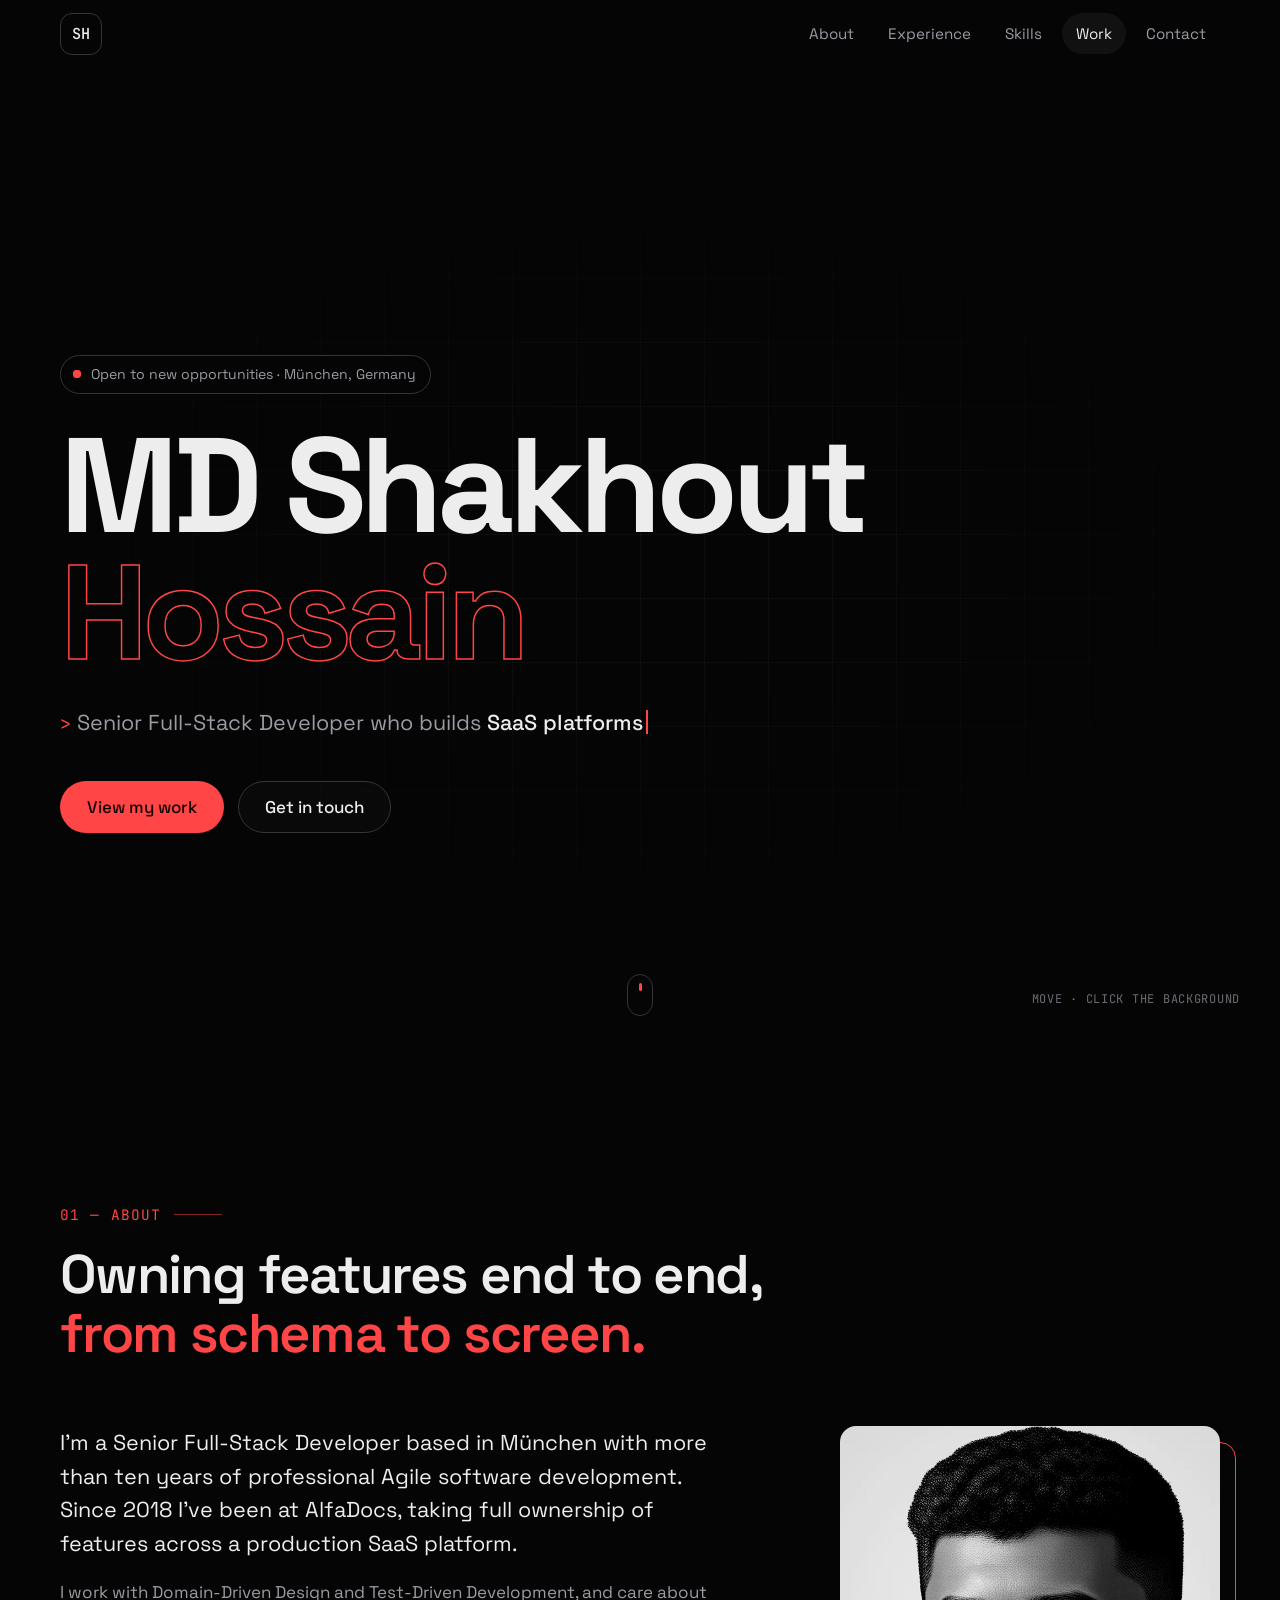
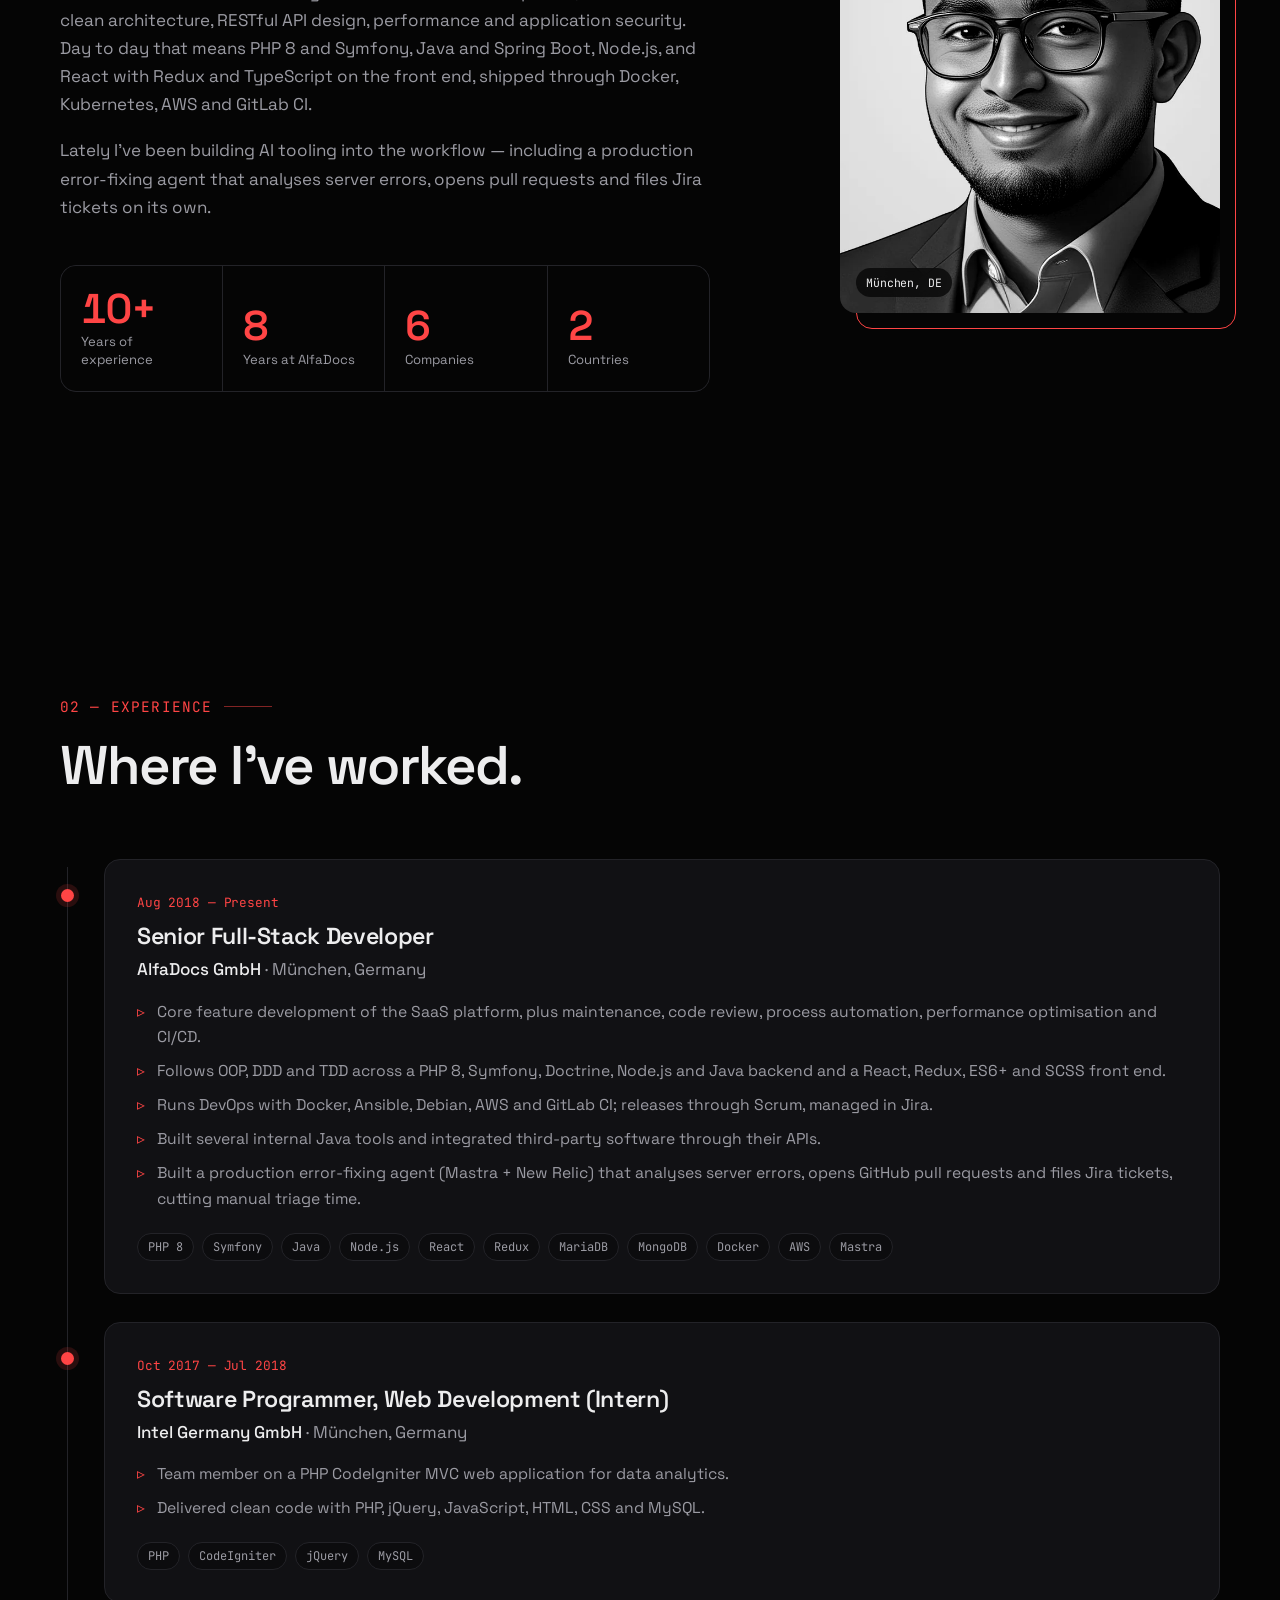
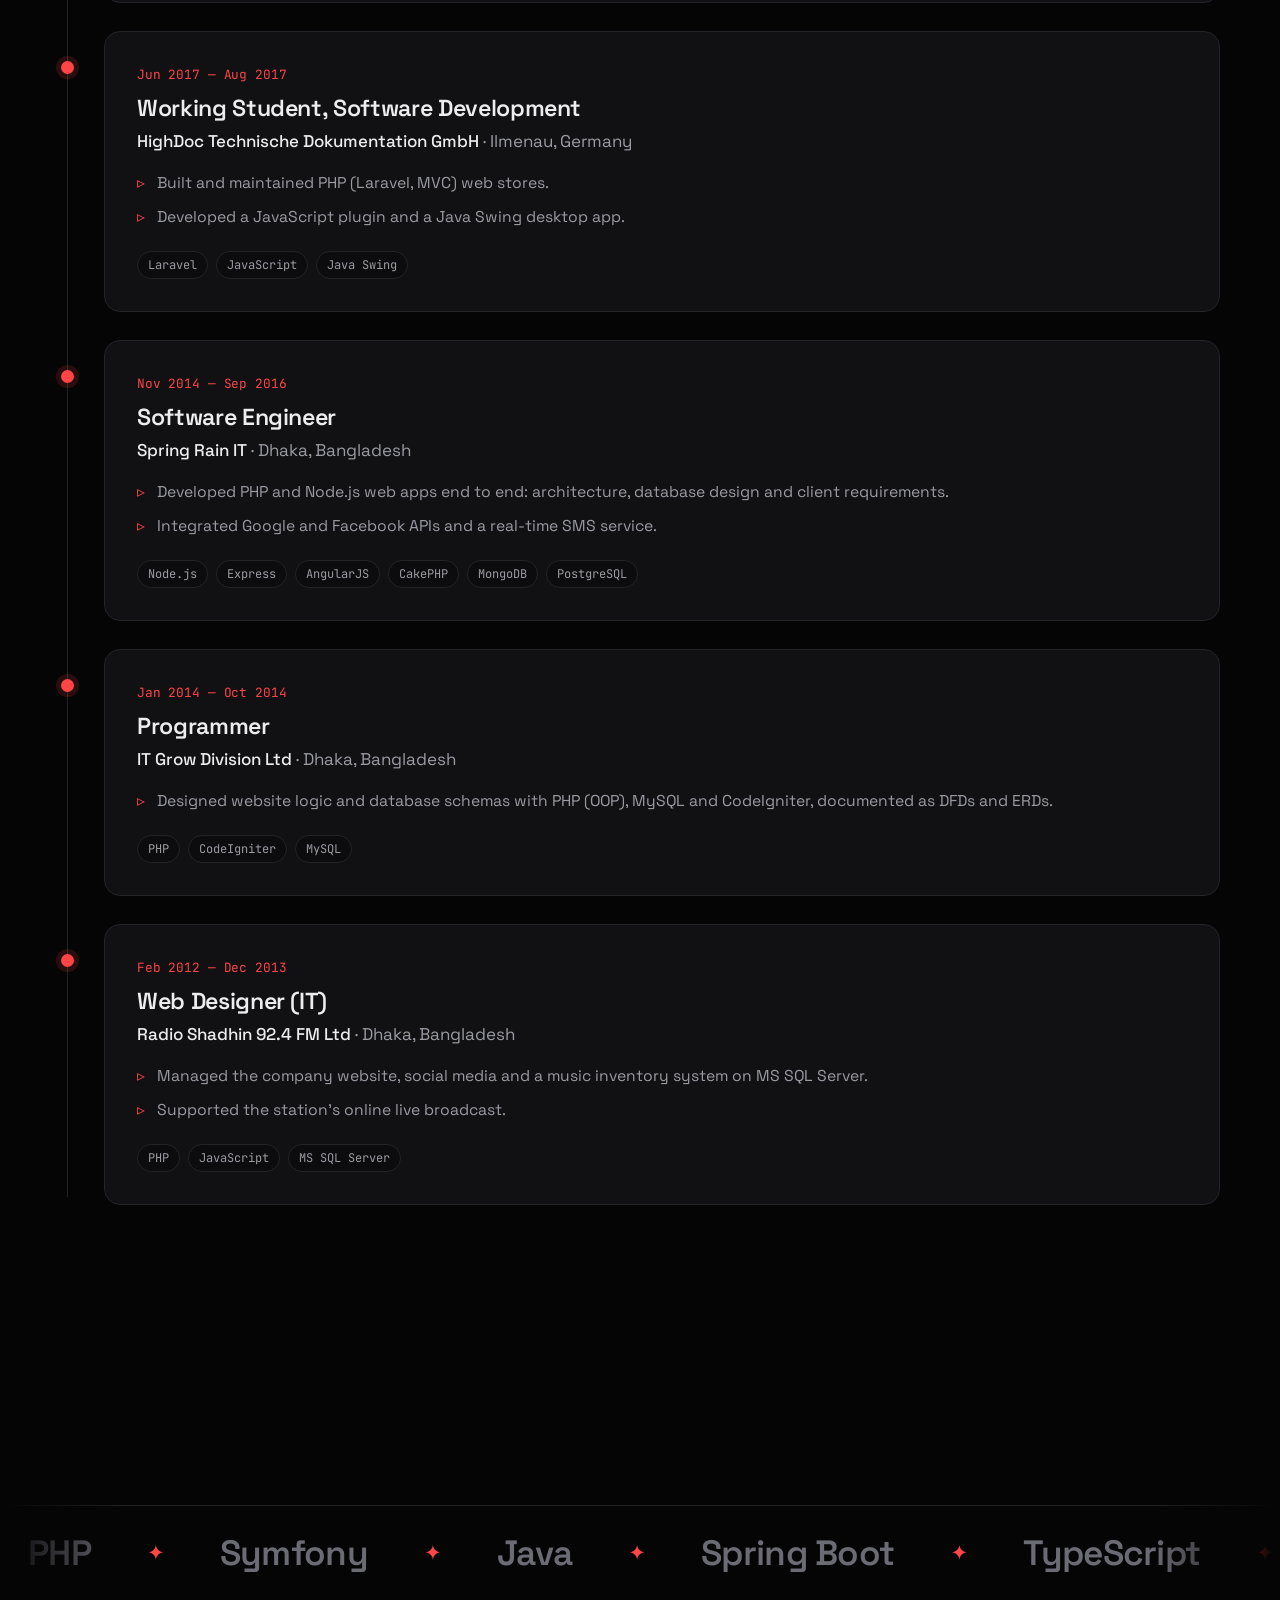
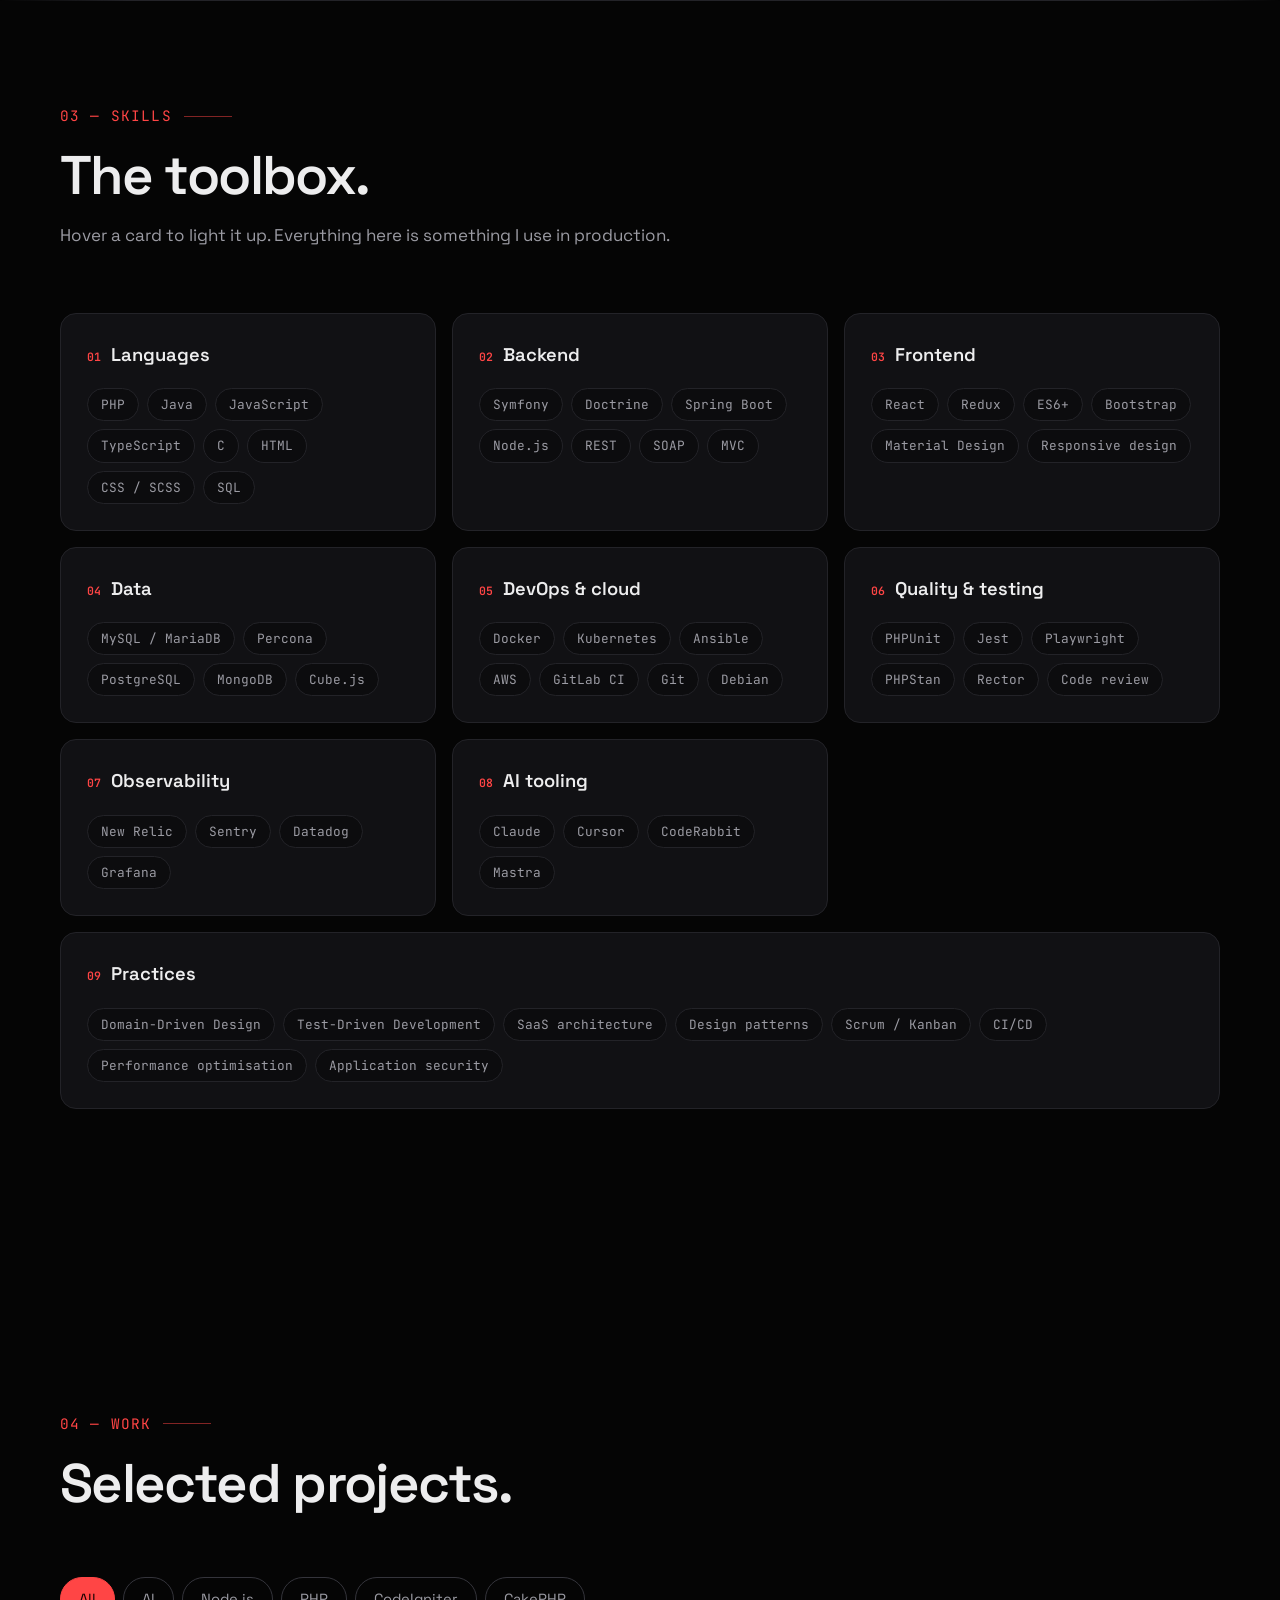
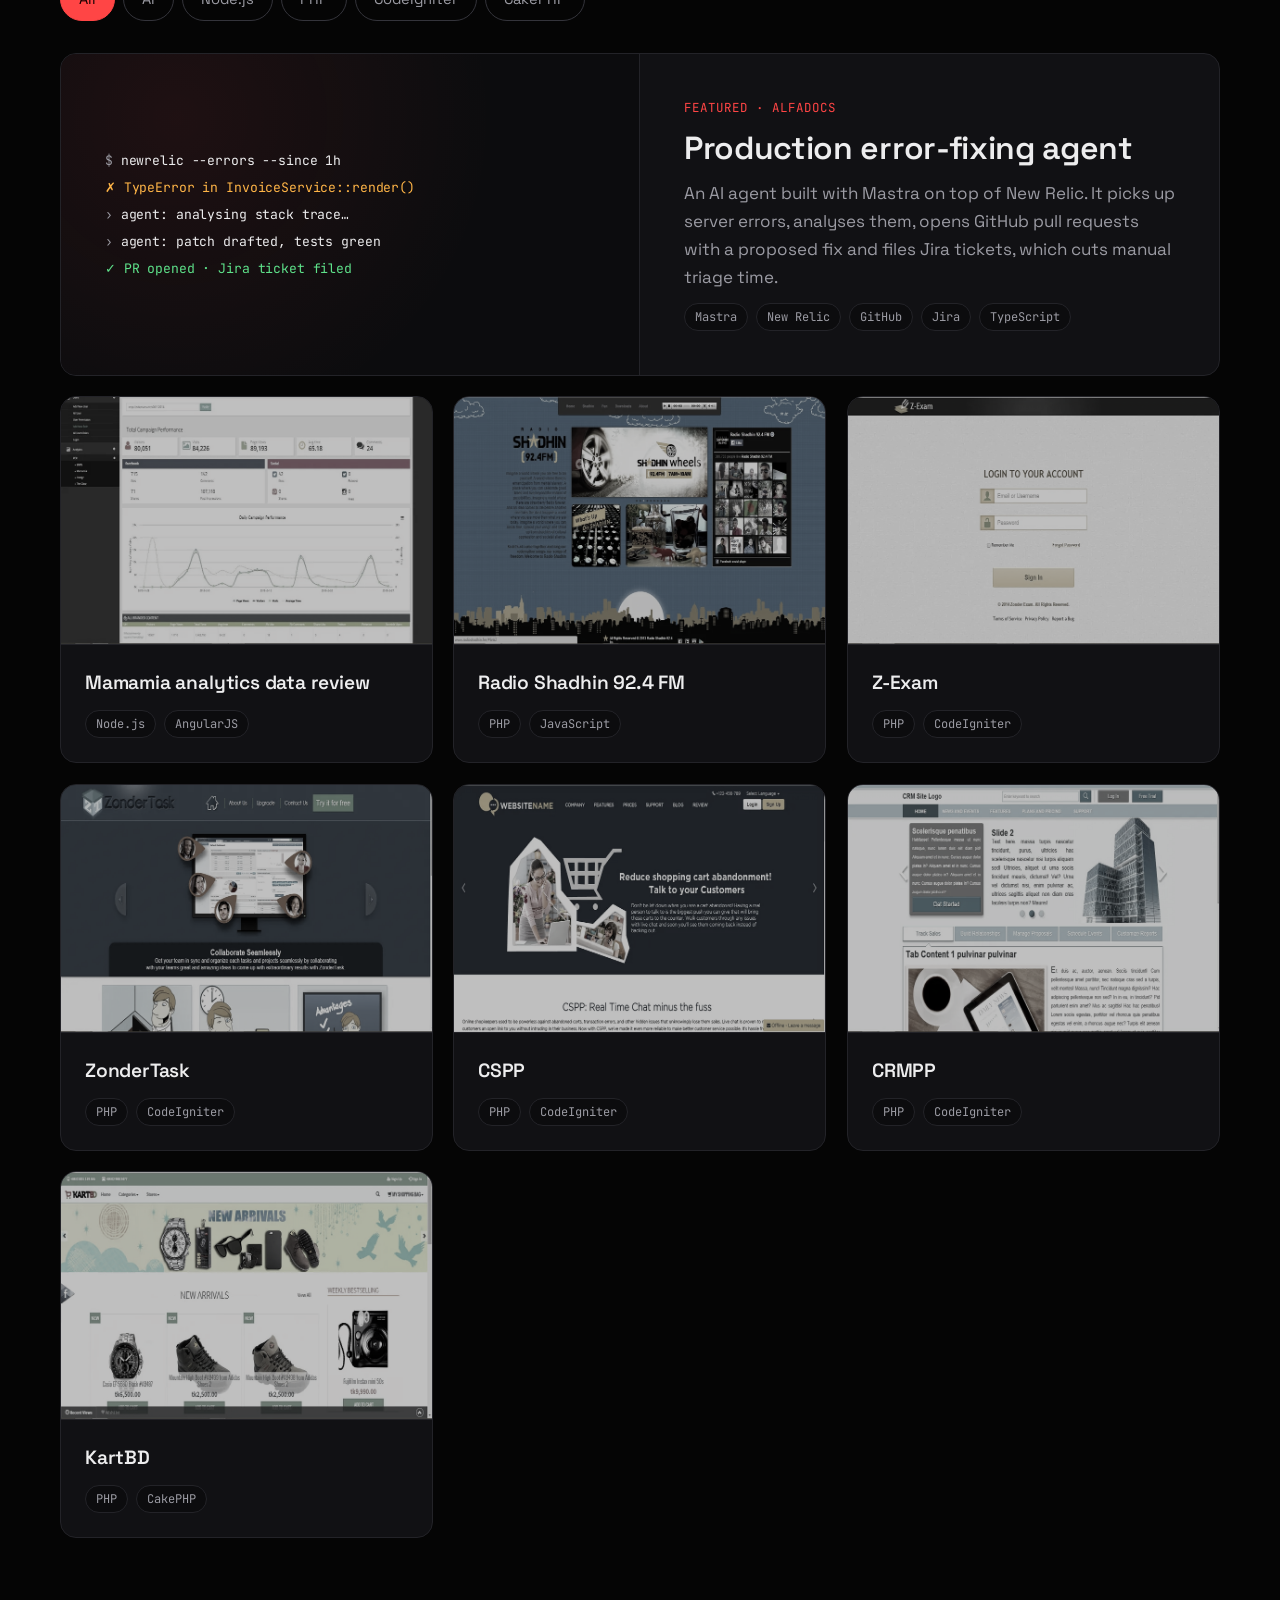
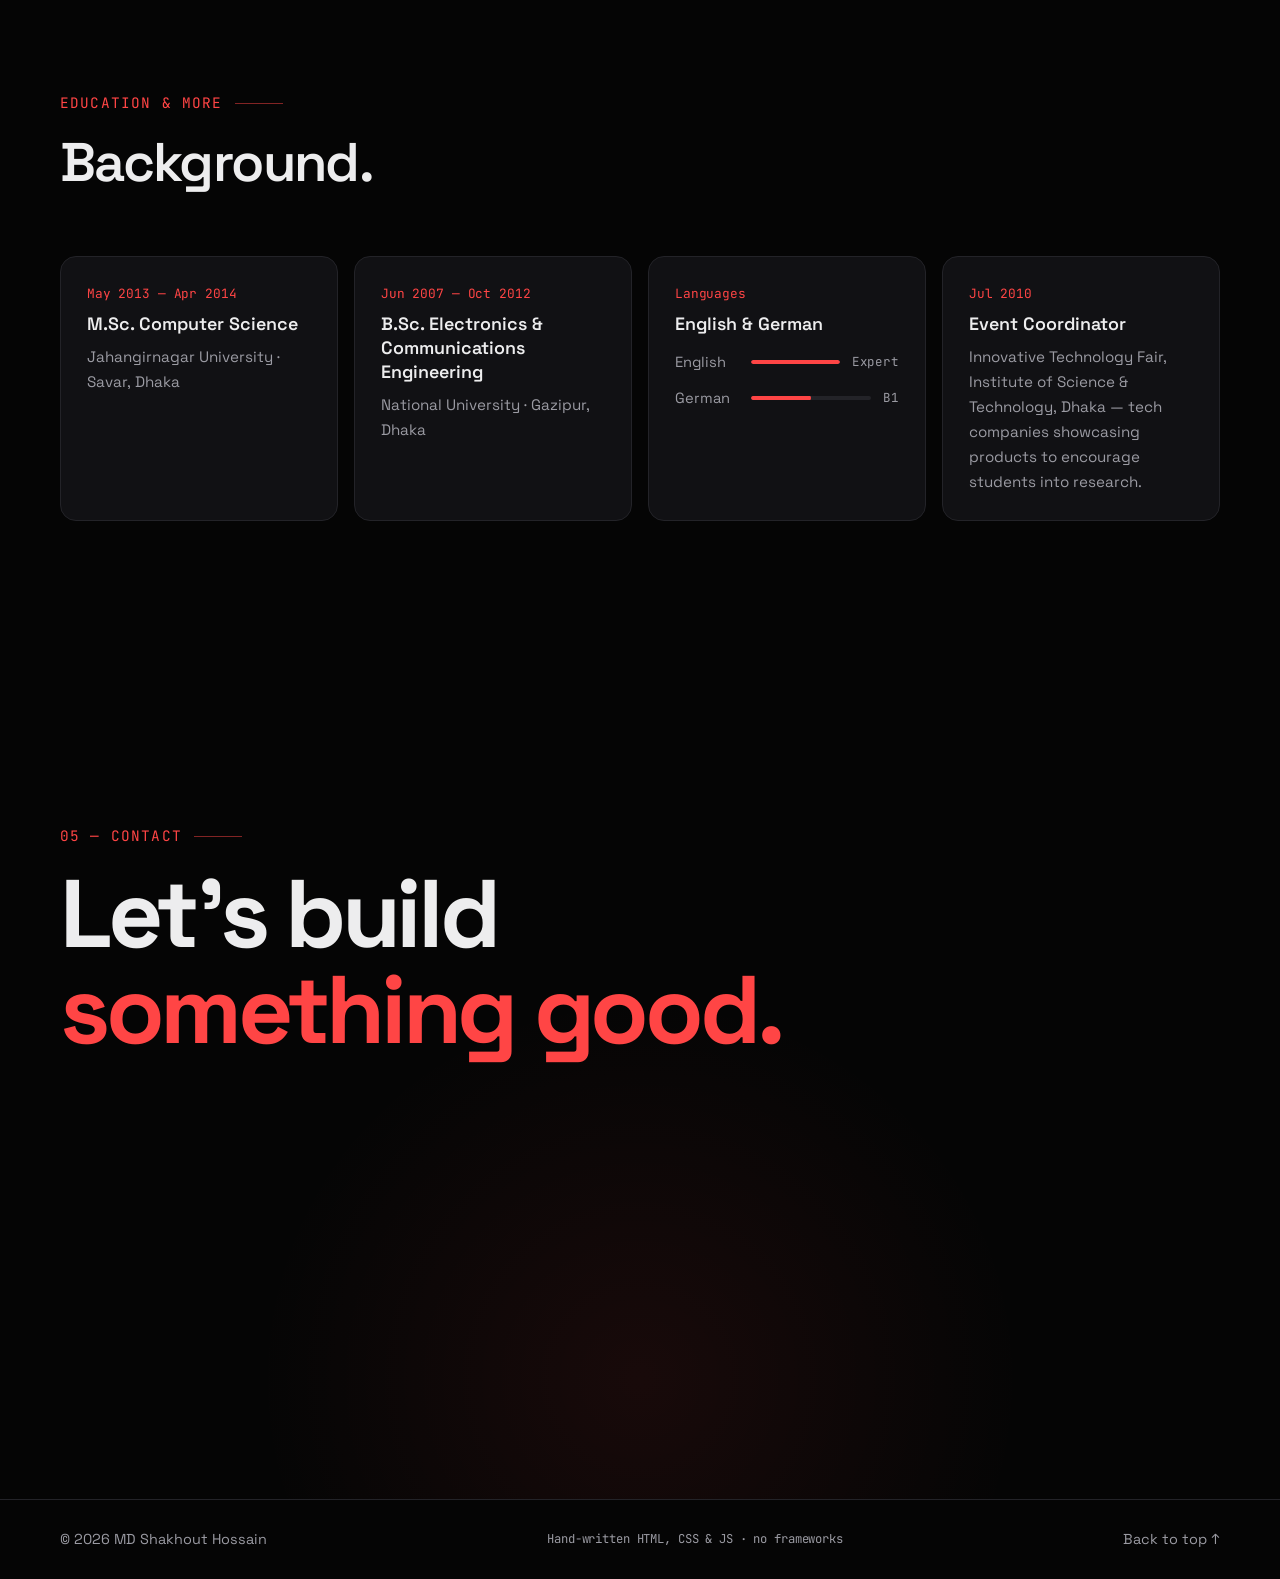
==== commit 894a209e: "Replace portrait with new photo Center-cropped to the existing 345:442 ratio at 2x (690x884) for sha" ====
--- a/index.html
+++ b/index.html
@@ -164,7 +164,7 @@
                     <figure class="portrait" data-reveal data-tilt>
                         <picture>
                             <source srcset="assets/img/portrait.webp" type="image/webp">
-                            <img src="assets/img/portrait.jpg" width="345" height="442" alt="Portrait of MD Shakhout Hossain" loading="lazy" decoding="async">
+                            <img src="assets/img/portrait.jpg" width="690" height="884" alt="Portrait of MD Shakhout Hossain" loading="lazy" decoding="async">
                         </picture>
                         <figcaption class="portrait__tag mono">München, DE</figcaption>
                     </figure>
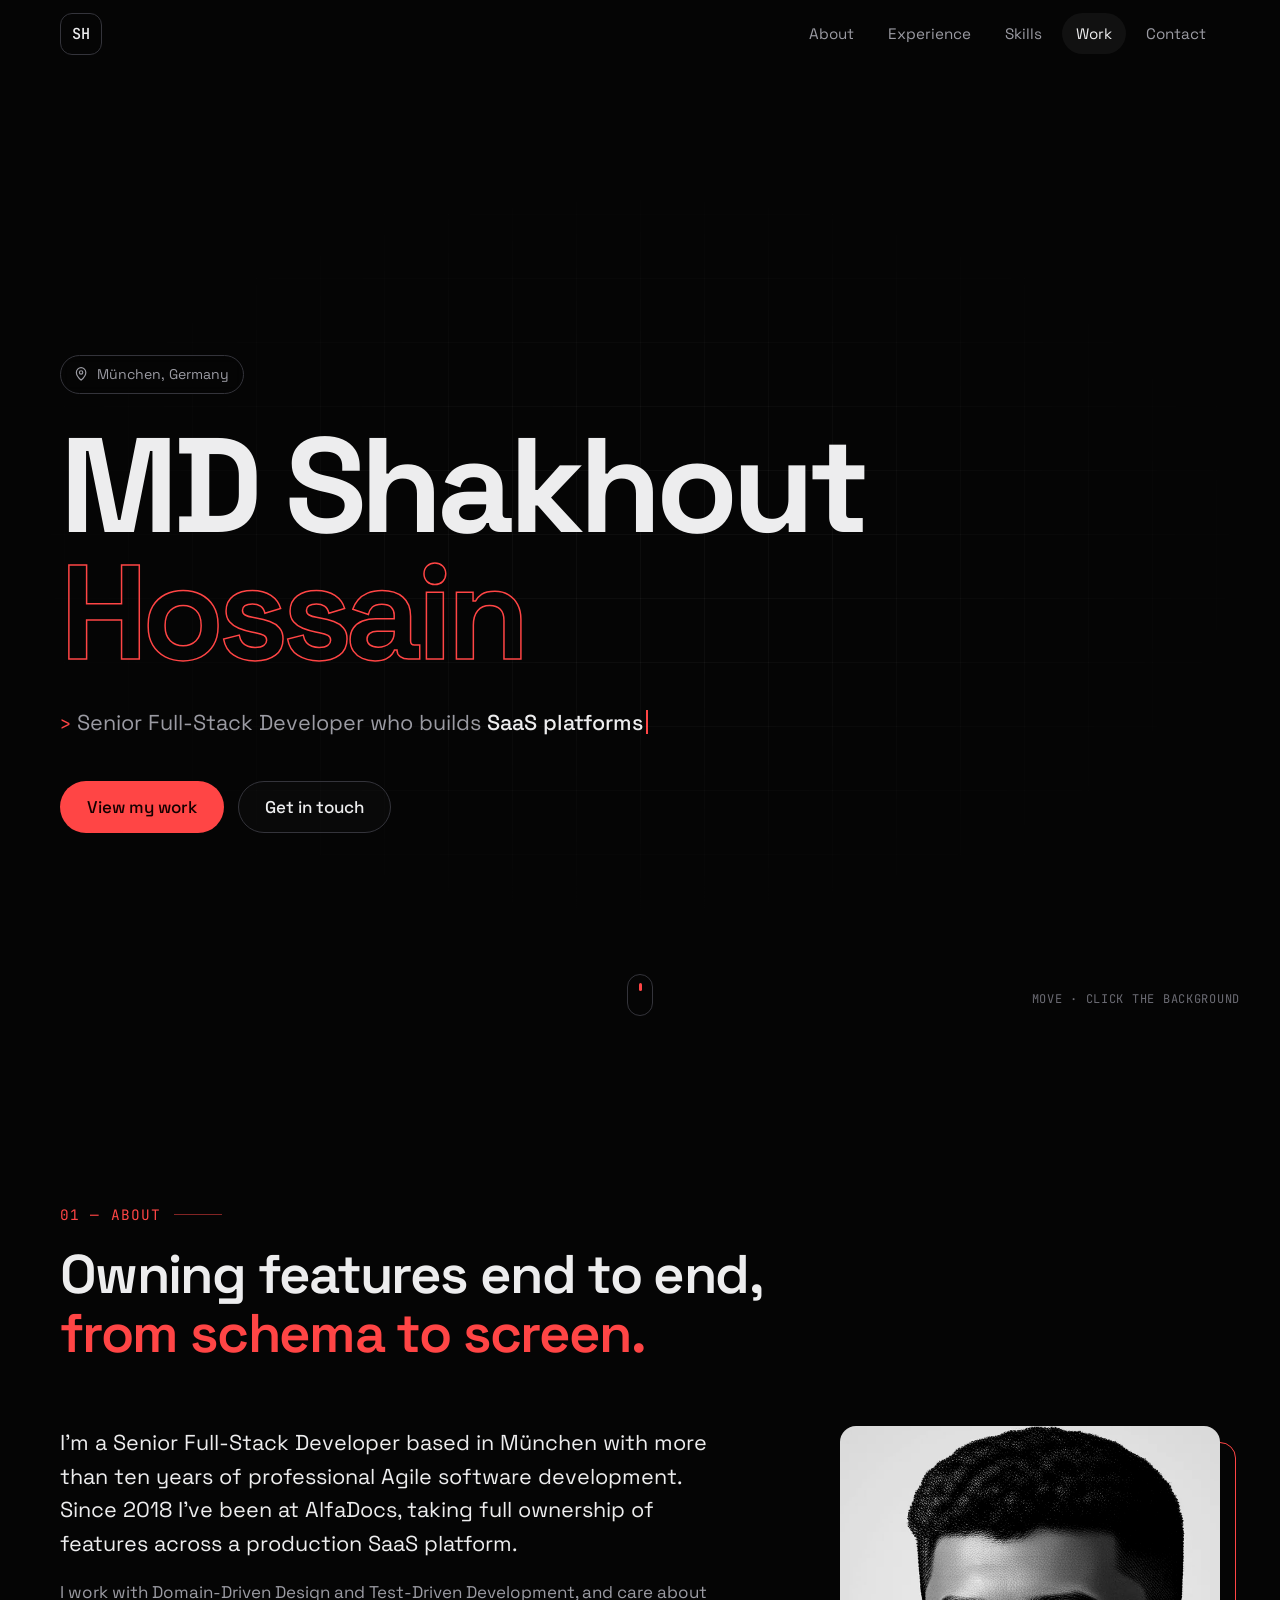
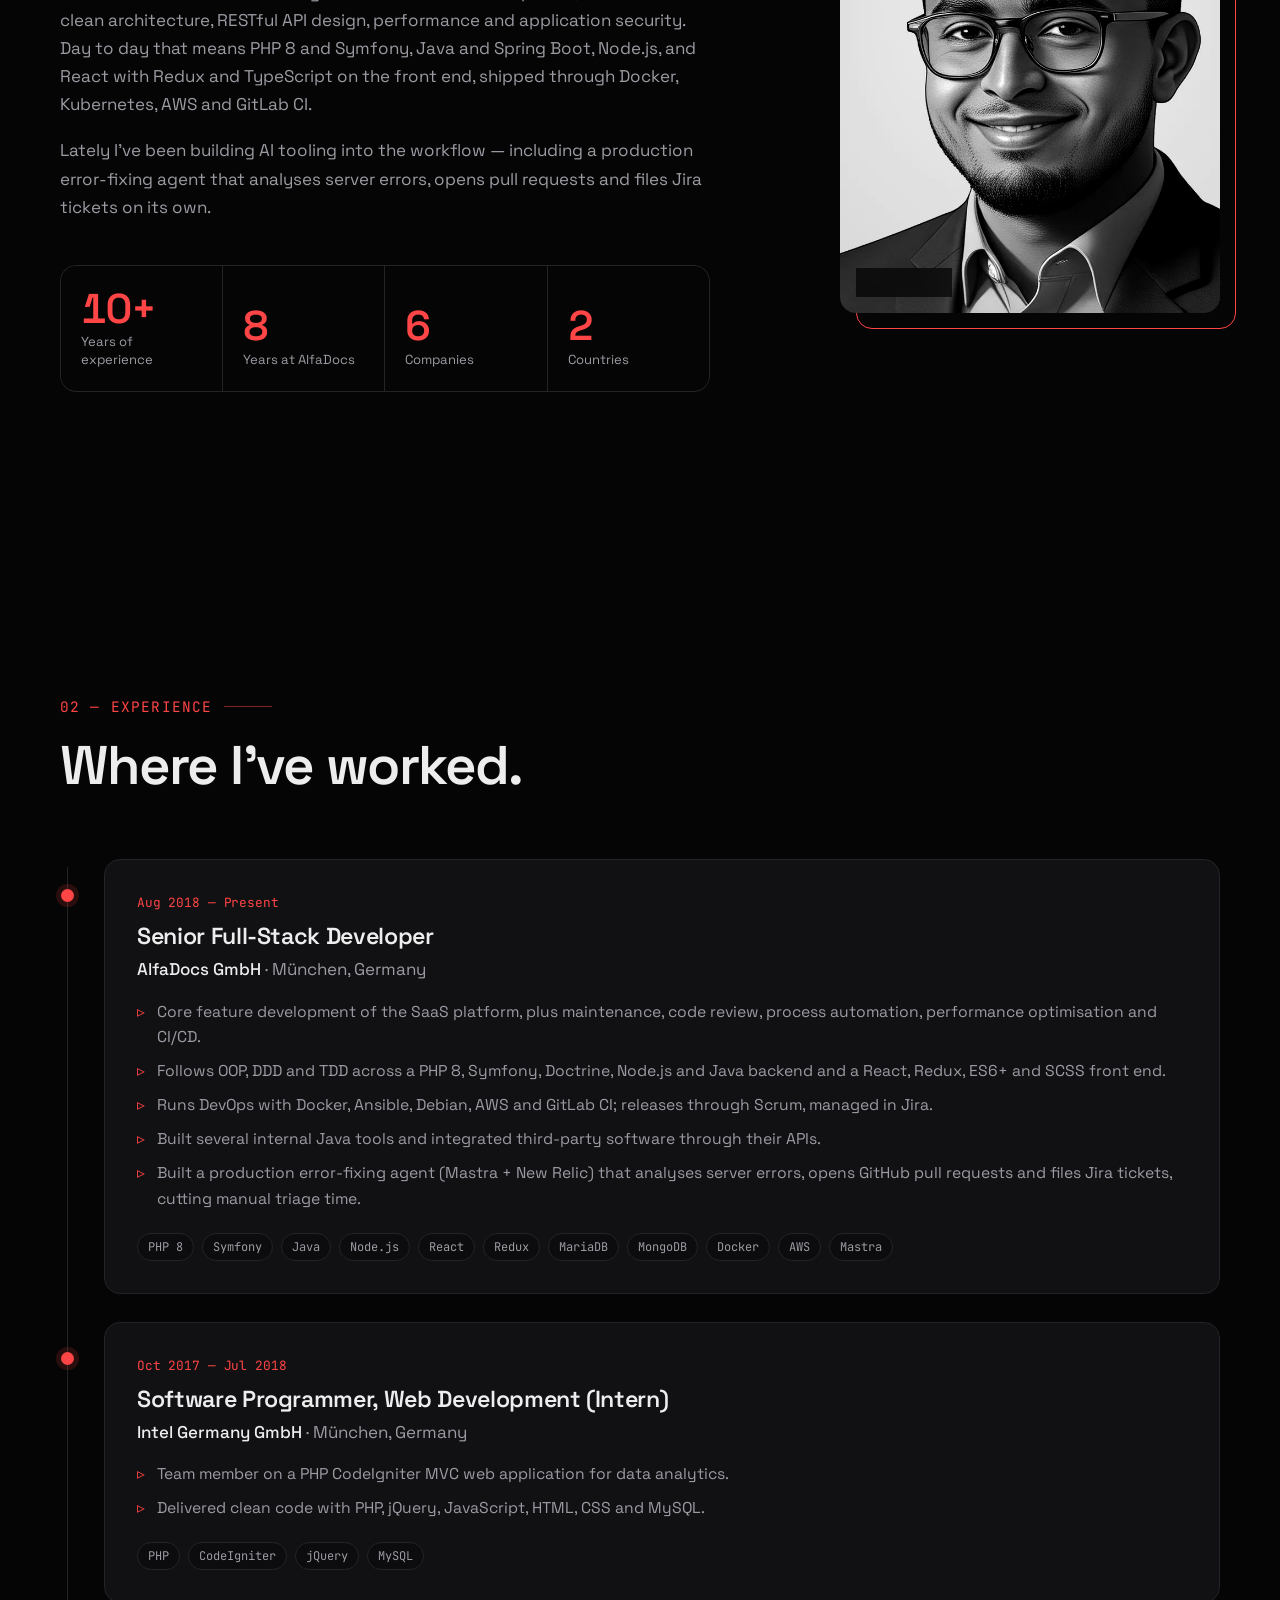
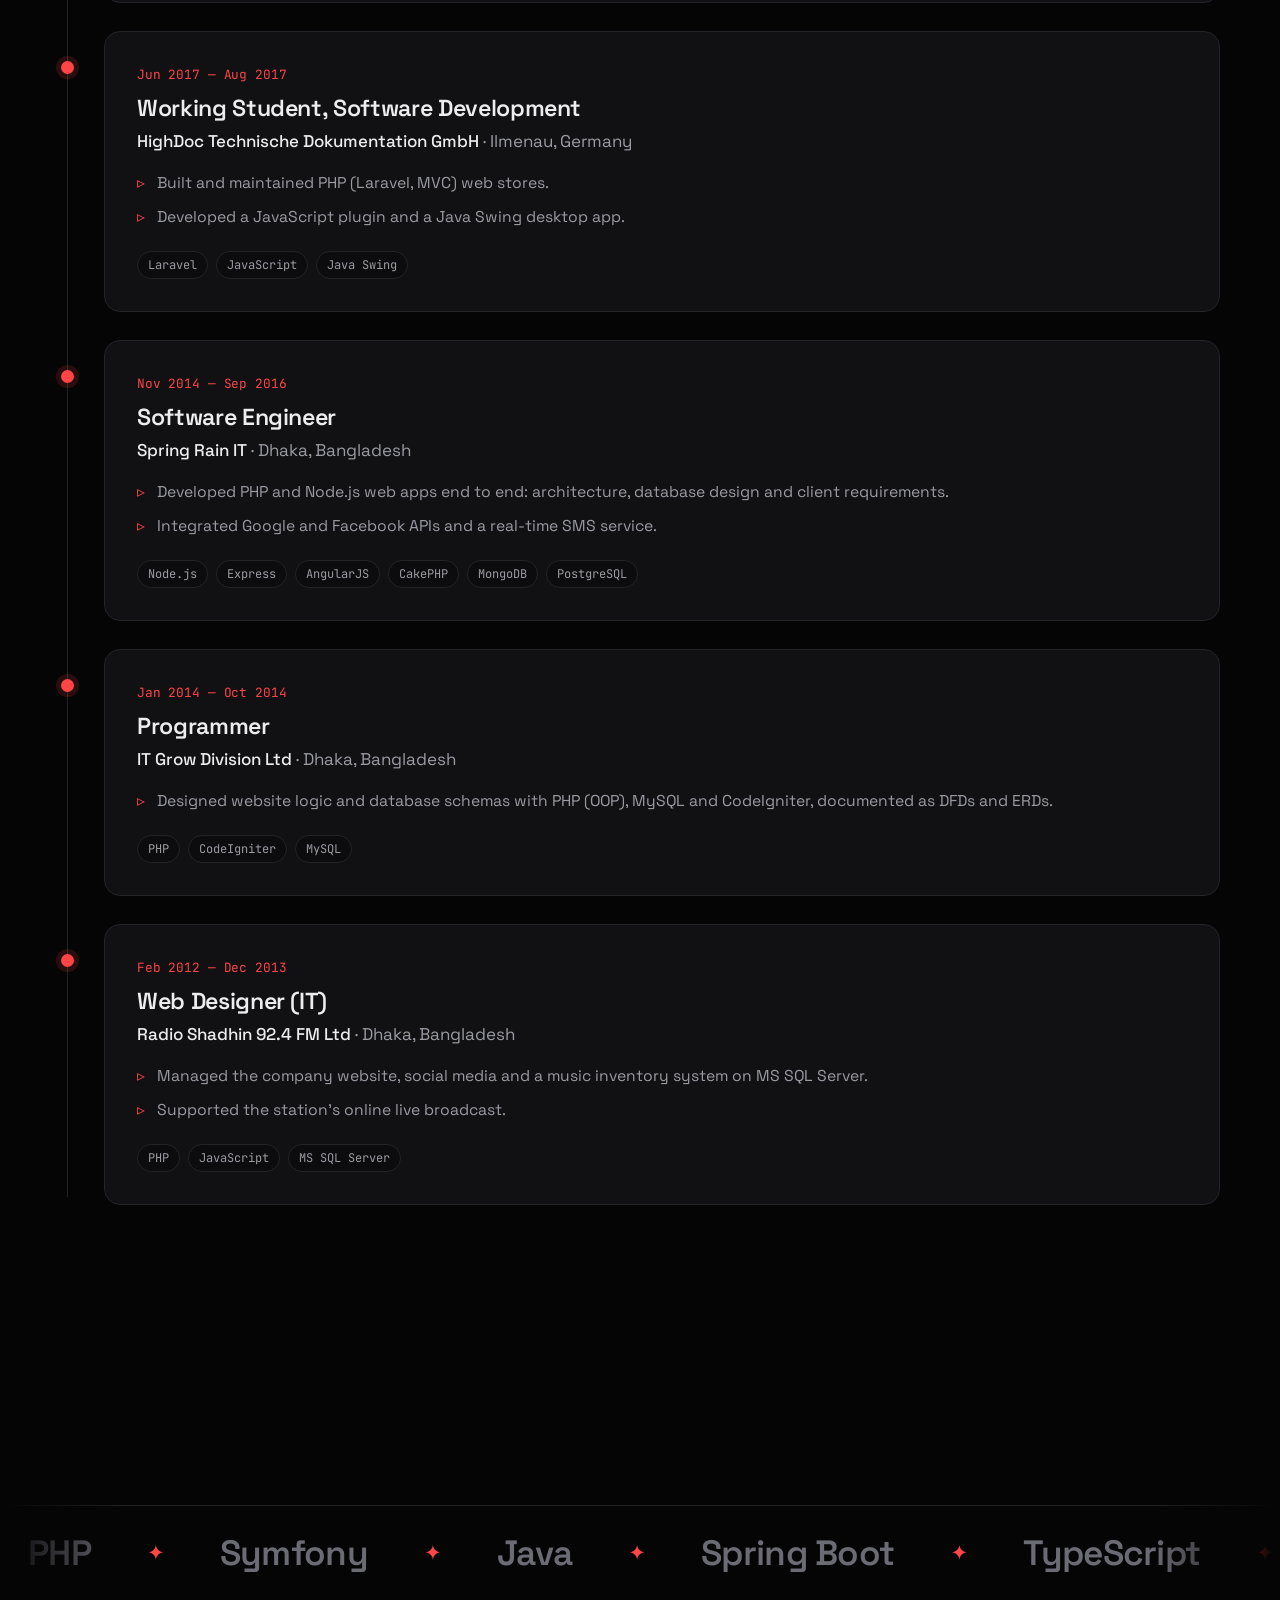
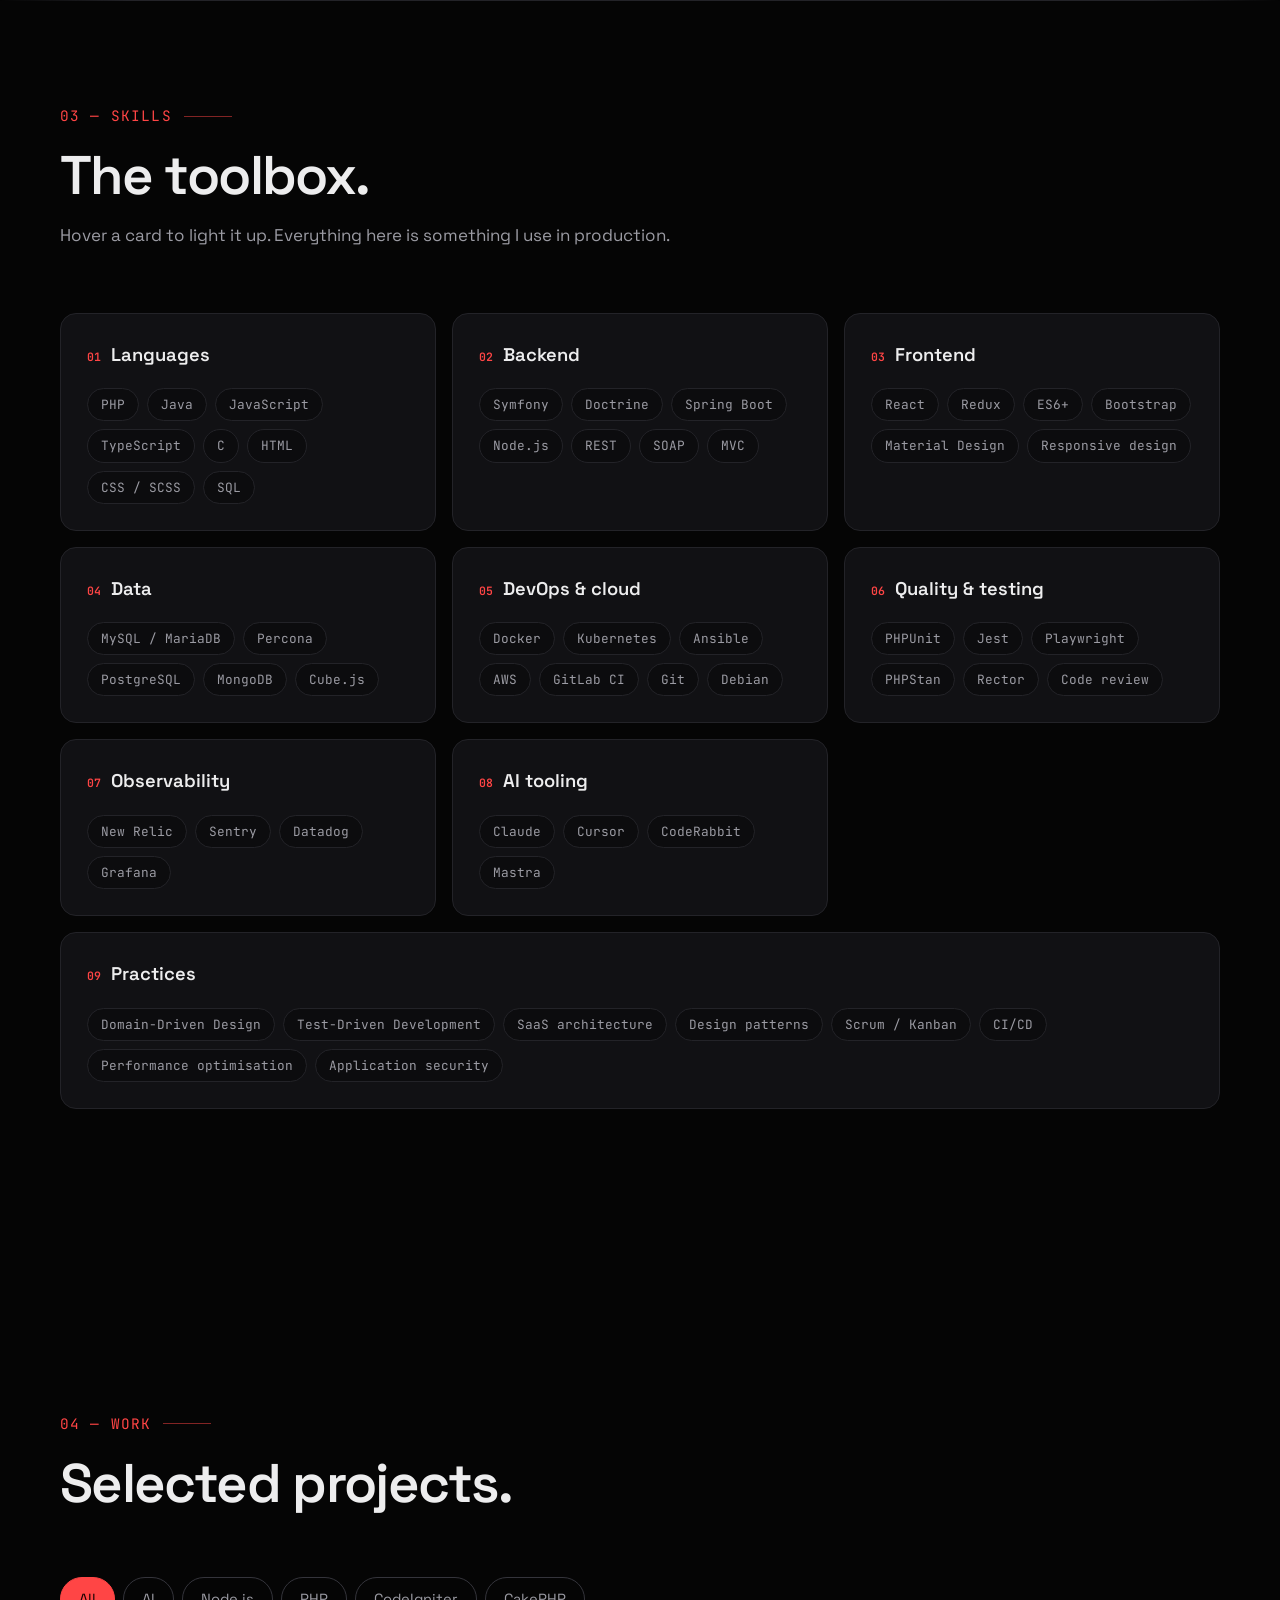
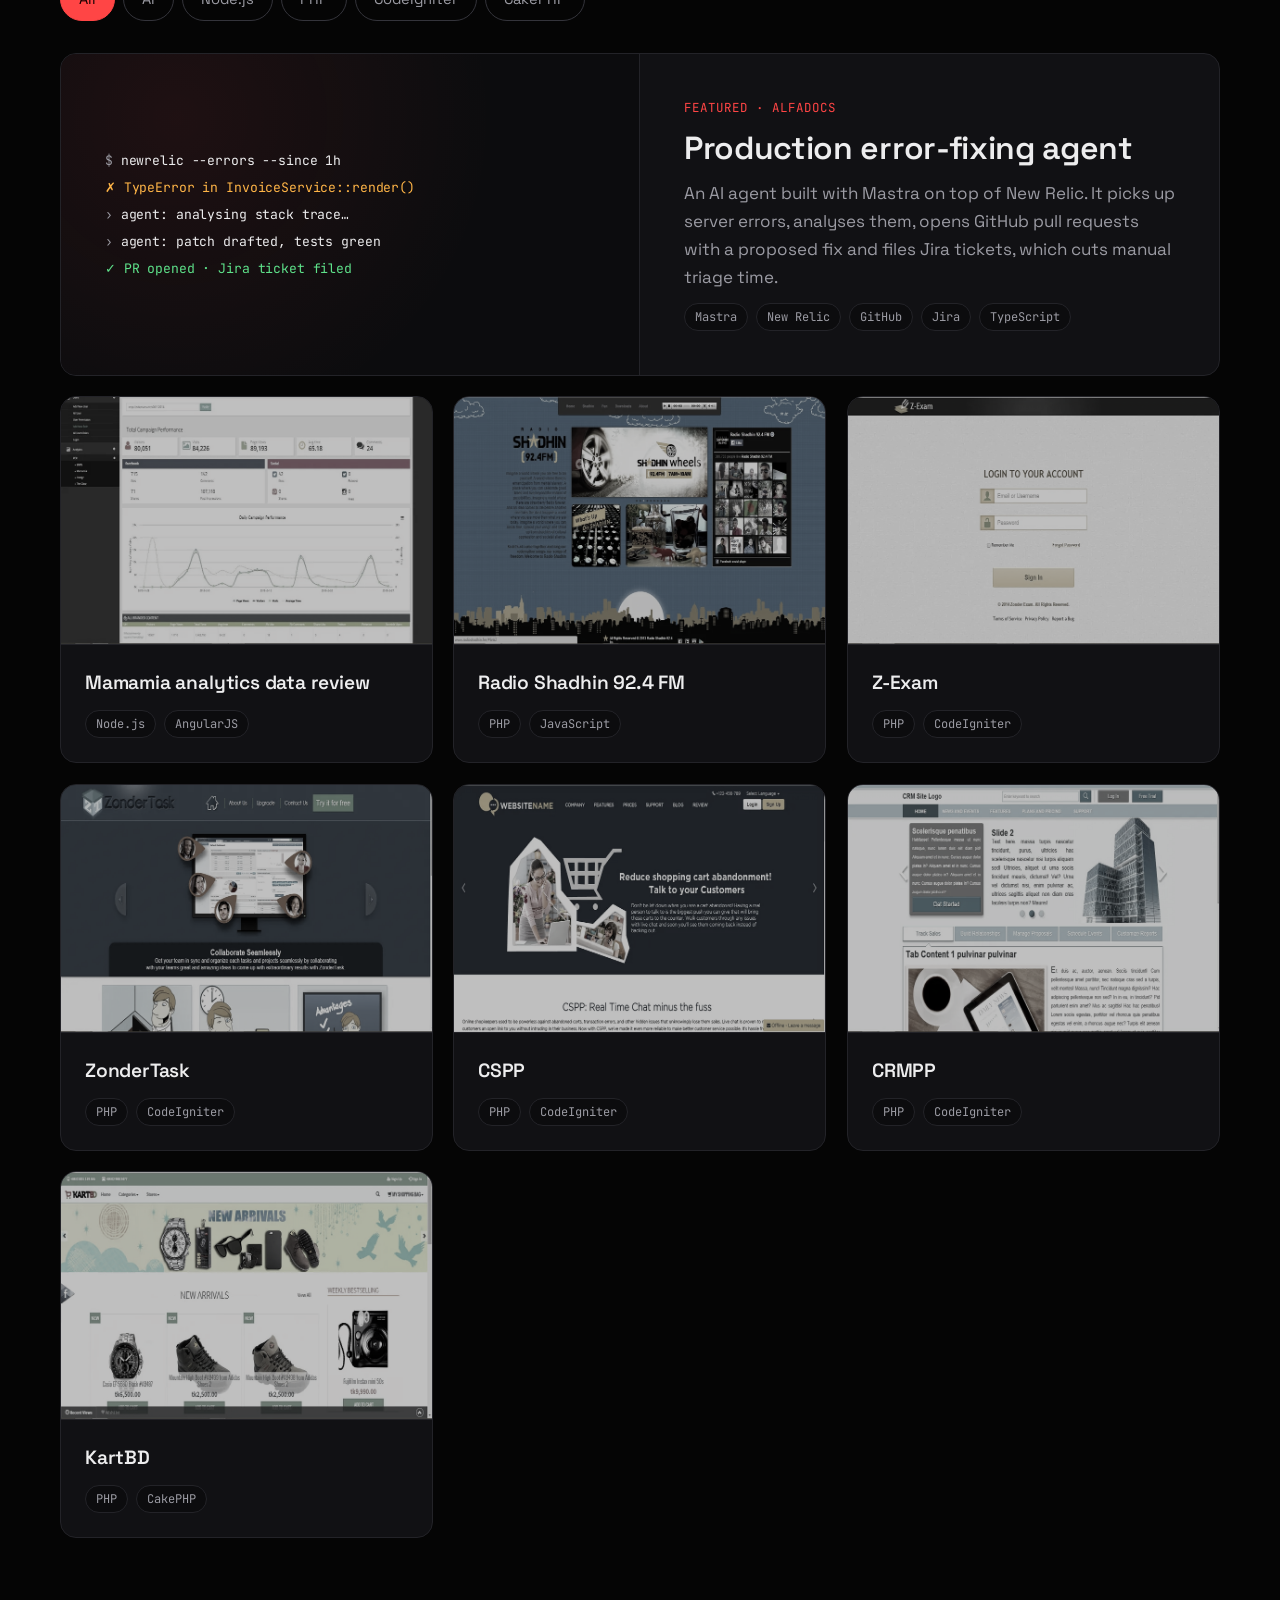
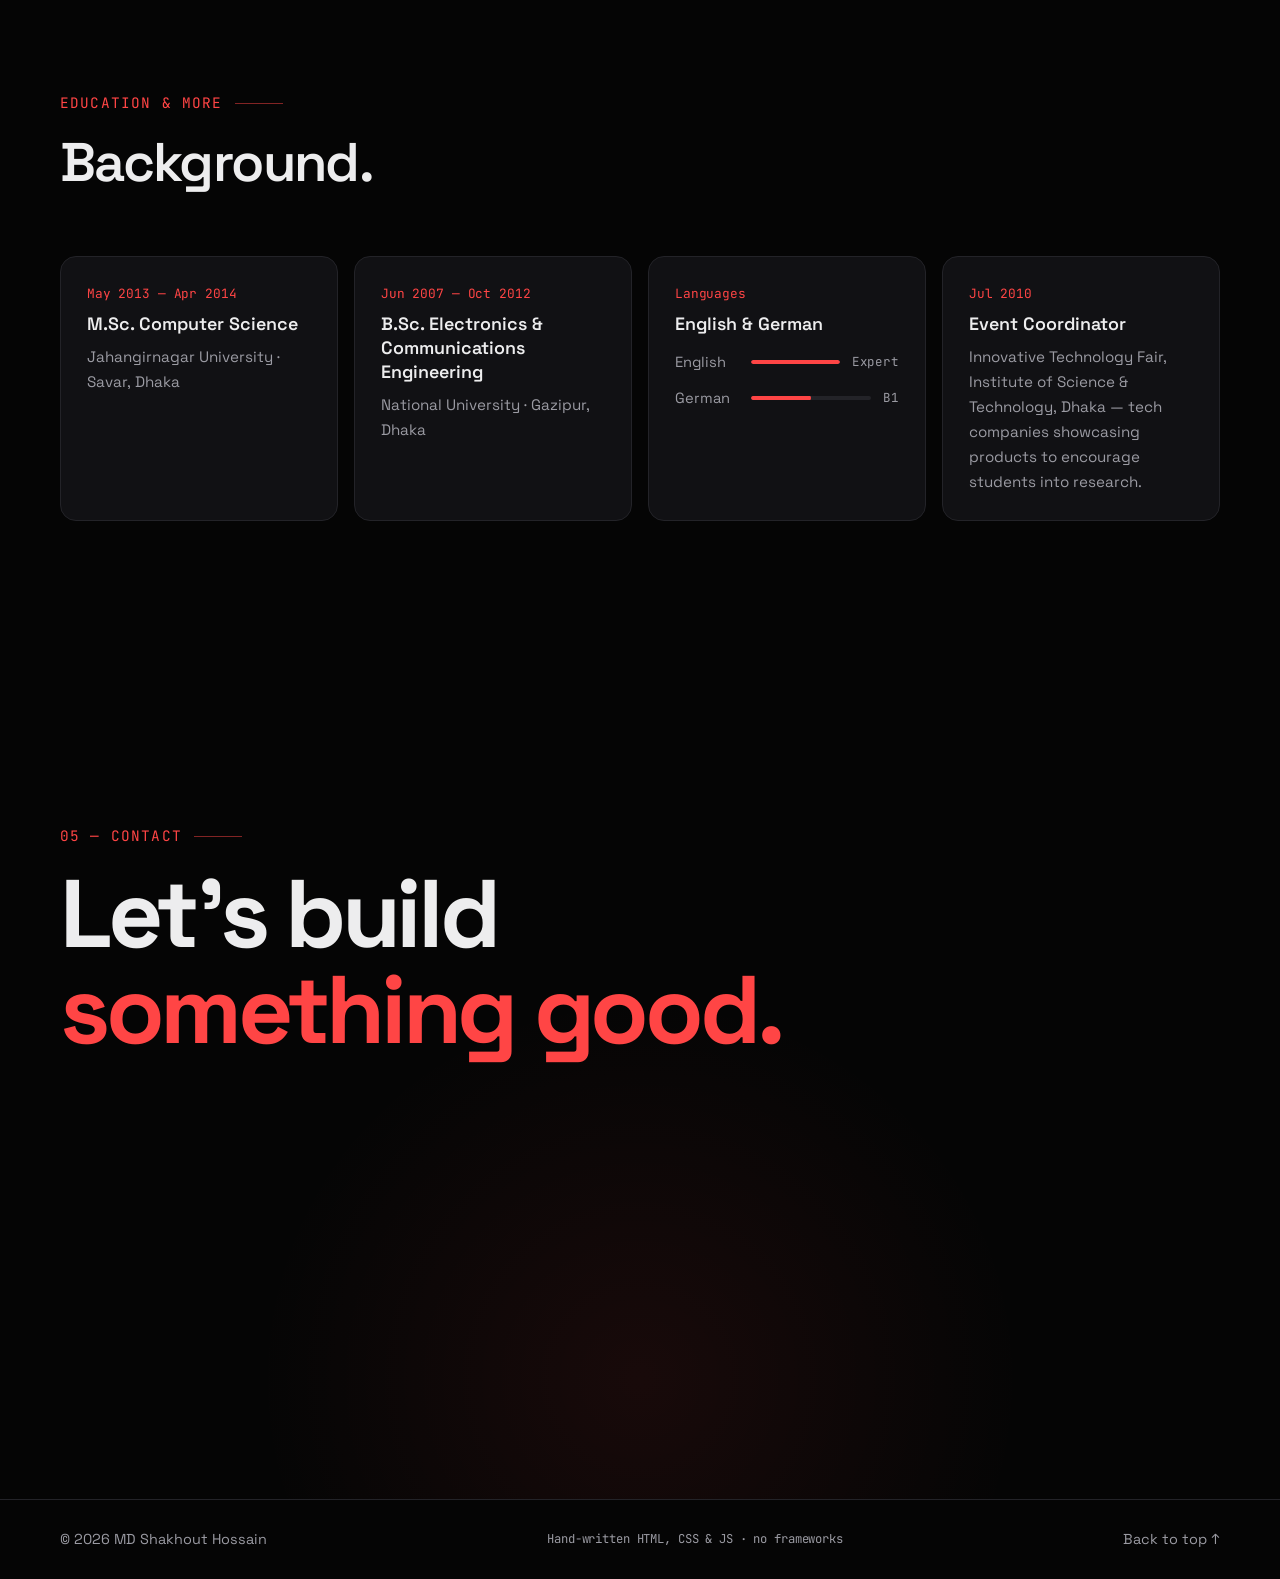
==== commit a2383df0: "Remove 'Open to new opportunities' from hero badge Keep the location only, and swap the pulsing avai" ====
--- a/index.html
+++ b/index.html
@@ -90,8 +90,8 @@
 
             <div class="hero__content container">
                 <p class="hero__status">
-                    <span class="status-dot" aria-hidden="true"></span>
-                    Open to new opportunities · München, Germany
+                    <svg class="icon" aria-hidden="true"><use href="#i-pin"></use></svg>
+                    München, Germany
                 </p>
                 <h1 class="hero__title" aria-label="MD Shakhout Hossain">
                     <span class="hero__line" data-scramble aria-hidden="true">MD Shakhout</span>
--- a/assets/css/main.css
+++ b/assets/css/main.css
@@ -565,7 +565,7 @@
 .hero__status {
     display: inline-flex;
     align-items: center;
-    gap: 10px;
+    gap: 8px;
     margin-bottom: 28px;
     padding: 7px 14px 7px 12px;
     border: 1px solid var(--border-strong);
@@ -575,27 +575,6 @@
     font-size: .88rem;
     -webkit-backdrop-filter: blur(6px);
     backdrop-filter: blur(6px);
-}
-
-.status-dot {
-    position: relative;
-    width: 8px;
-    height: 8px;
-    border-radius: 50%;
-    background: var(--accent);
-}
-
-.status-dot::after {
-    content: "";
-    position: absolute;
-    inset: 0;
-    border-radius: inherit;
-    background: inherit;
-    animation: ping 2s var(--ease-out) infinite;
-}
-
-@keyframes ping {
-    to { transform: scale(3); opacity: 0; }
 }
 
 .hero__title {
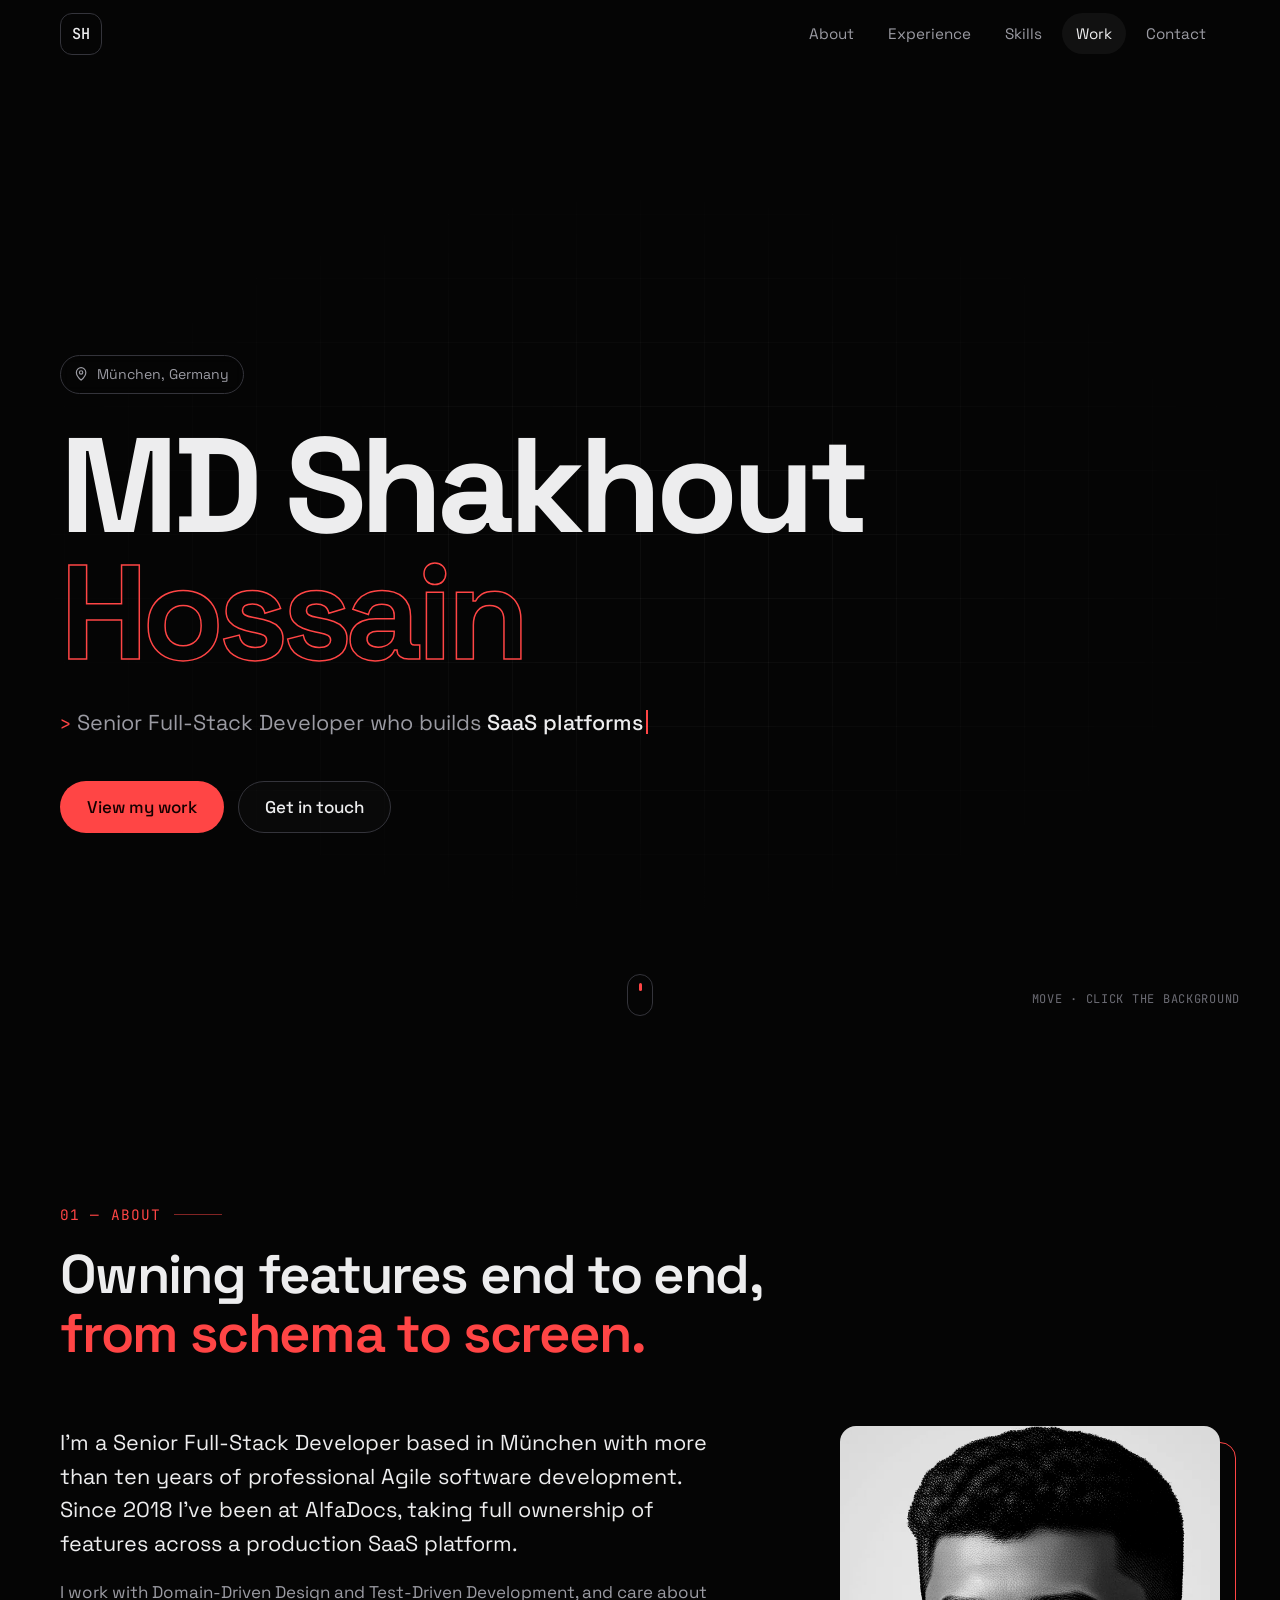
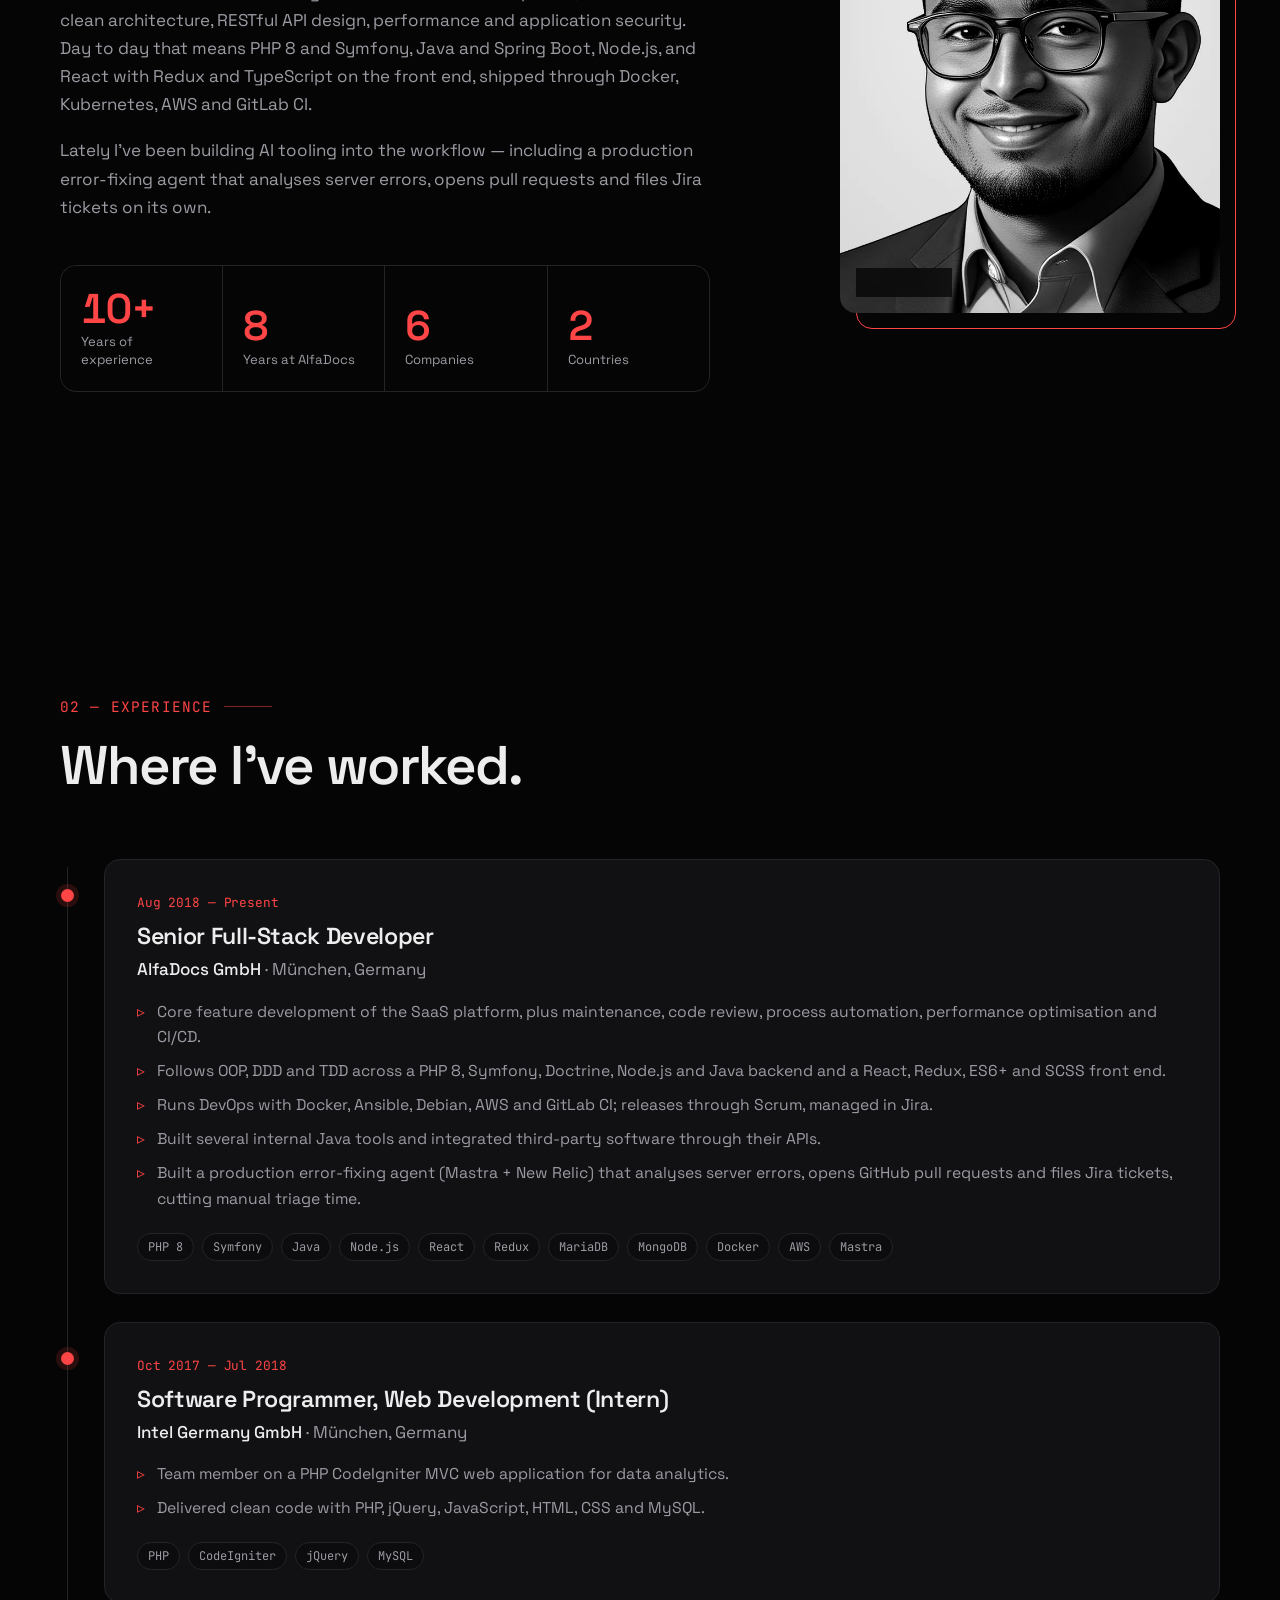
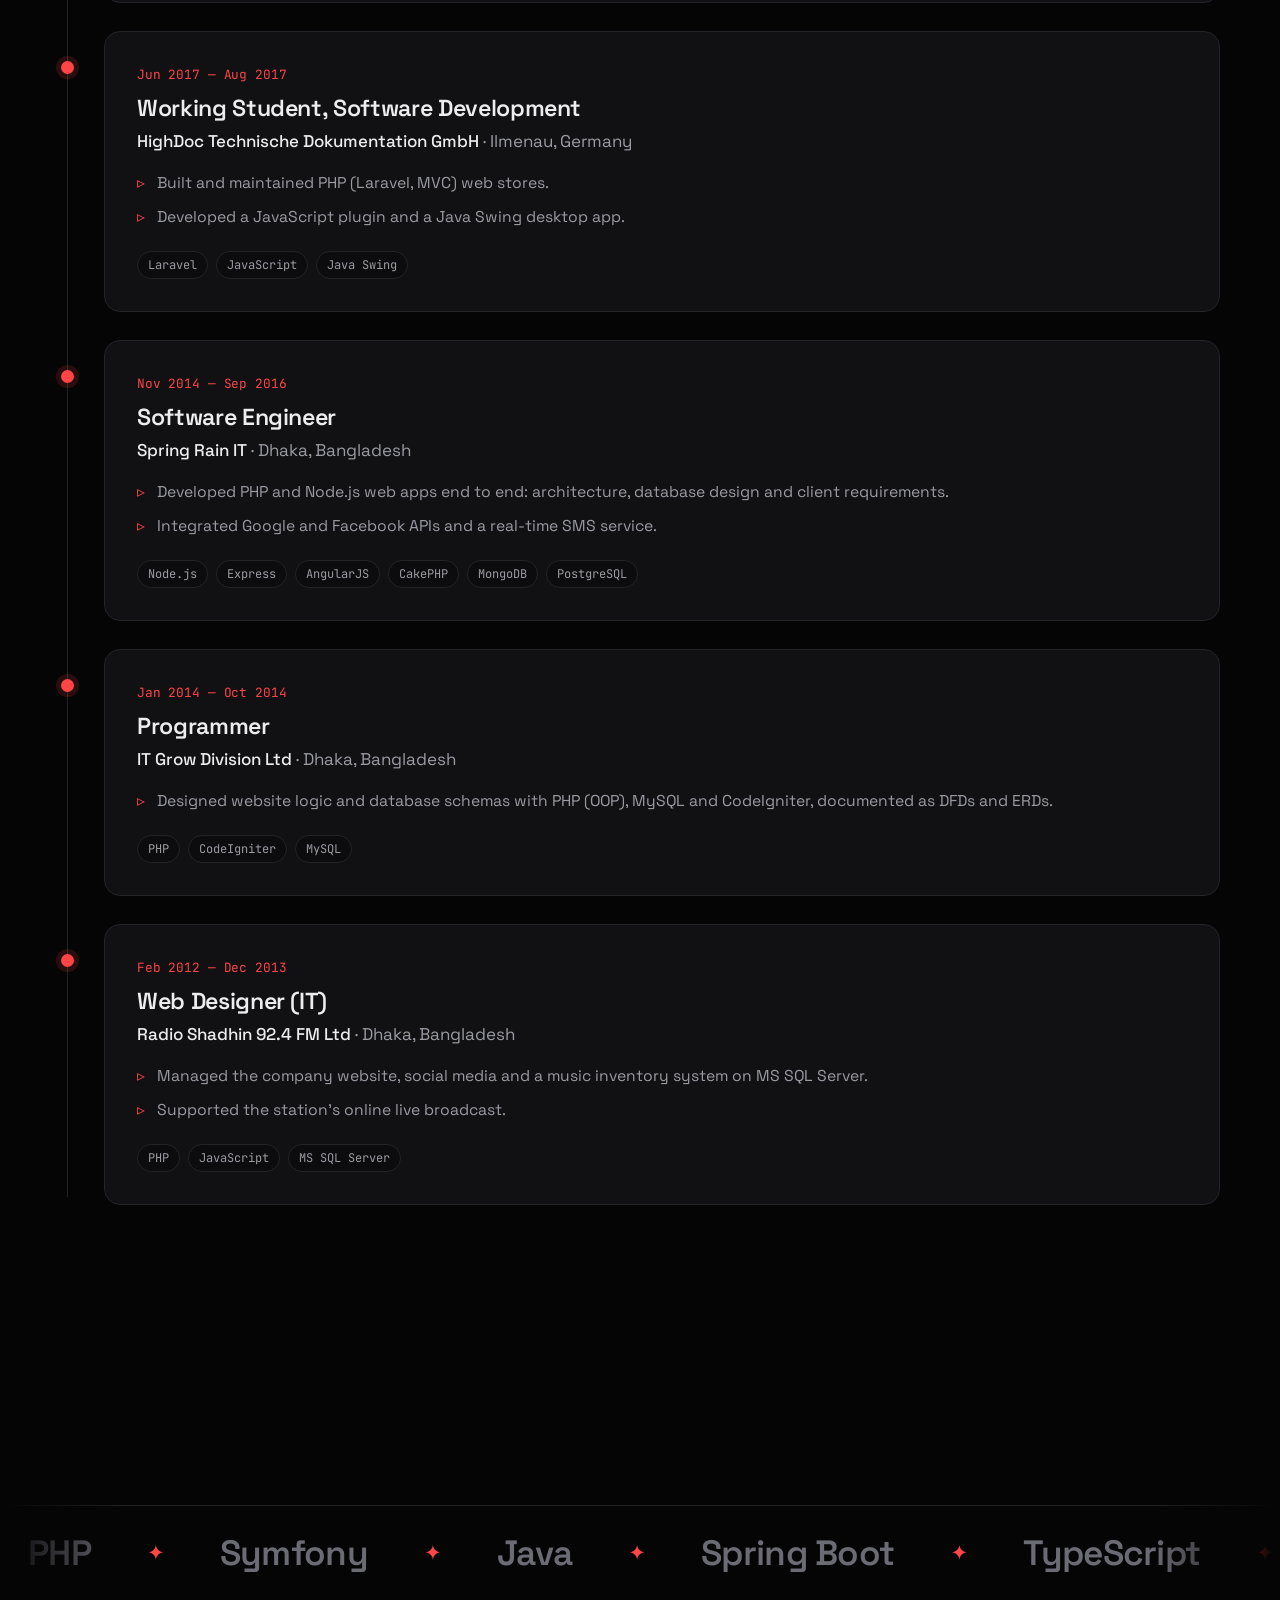
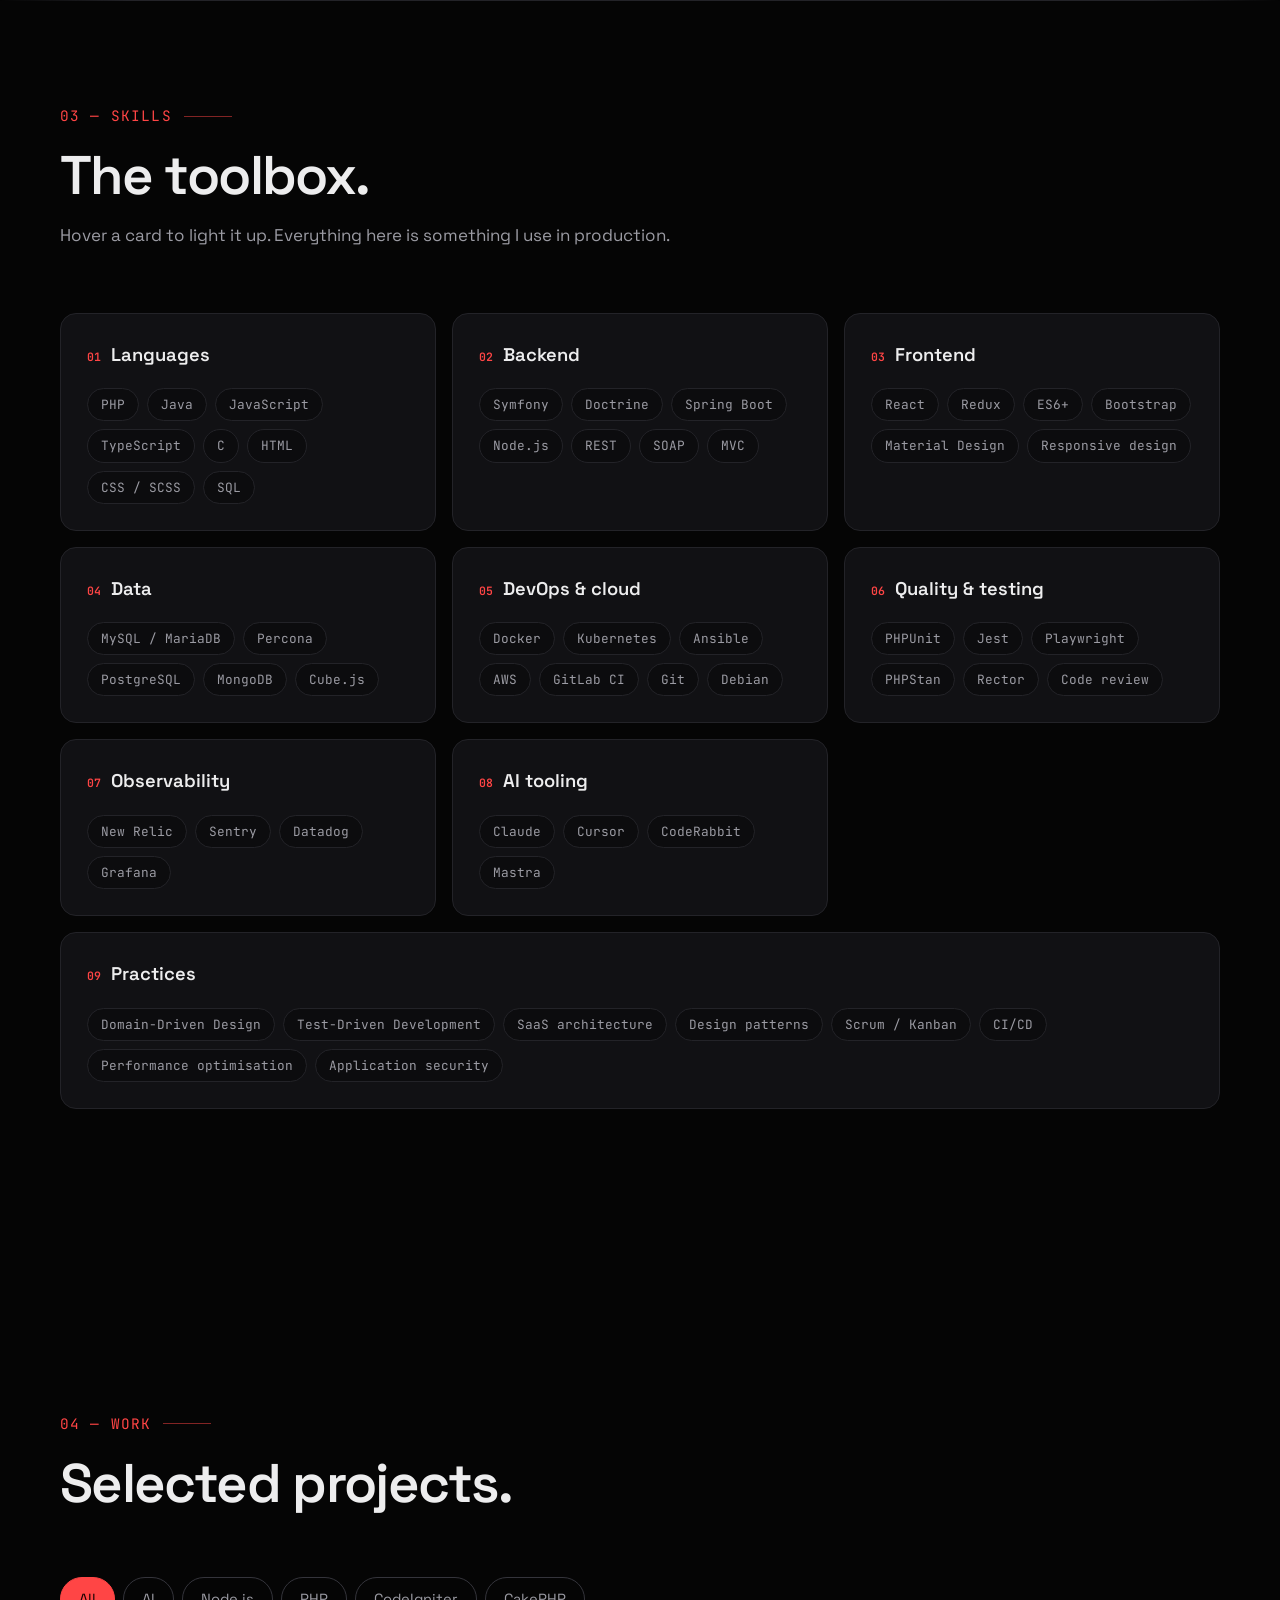
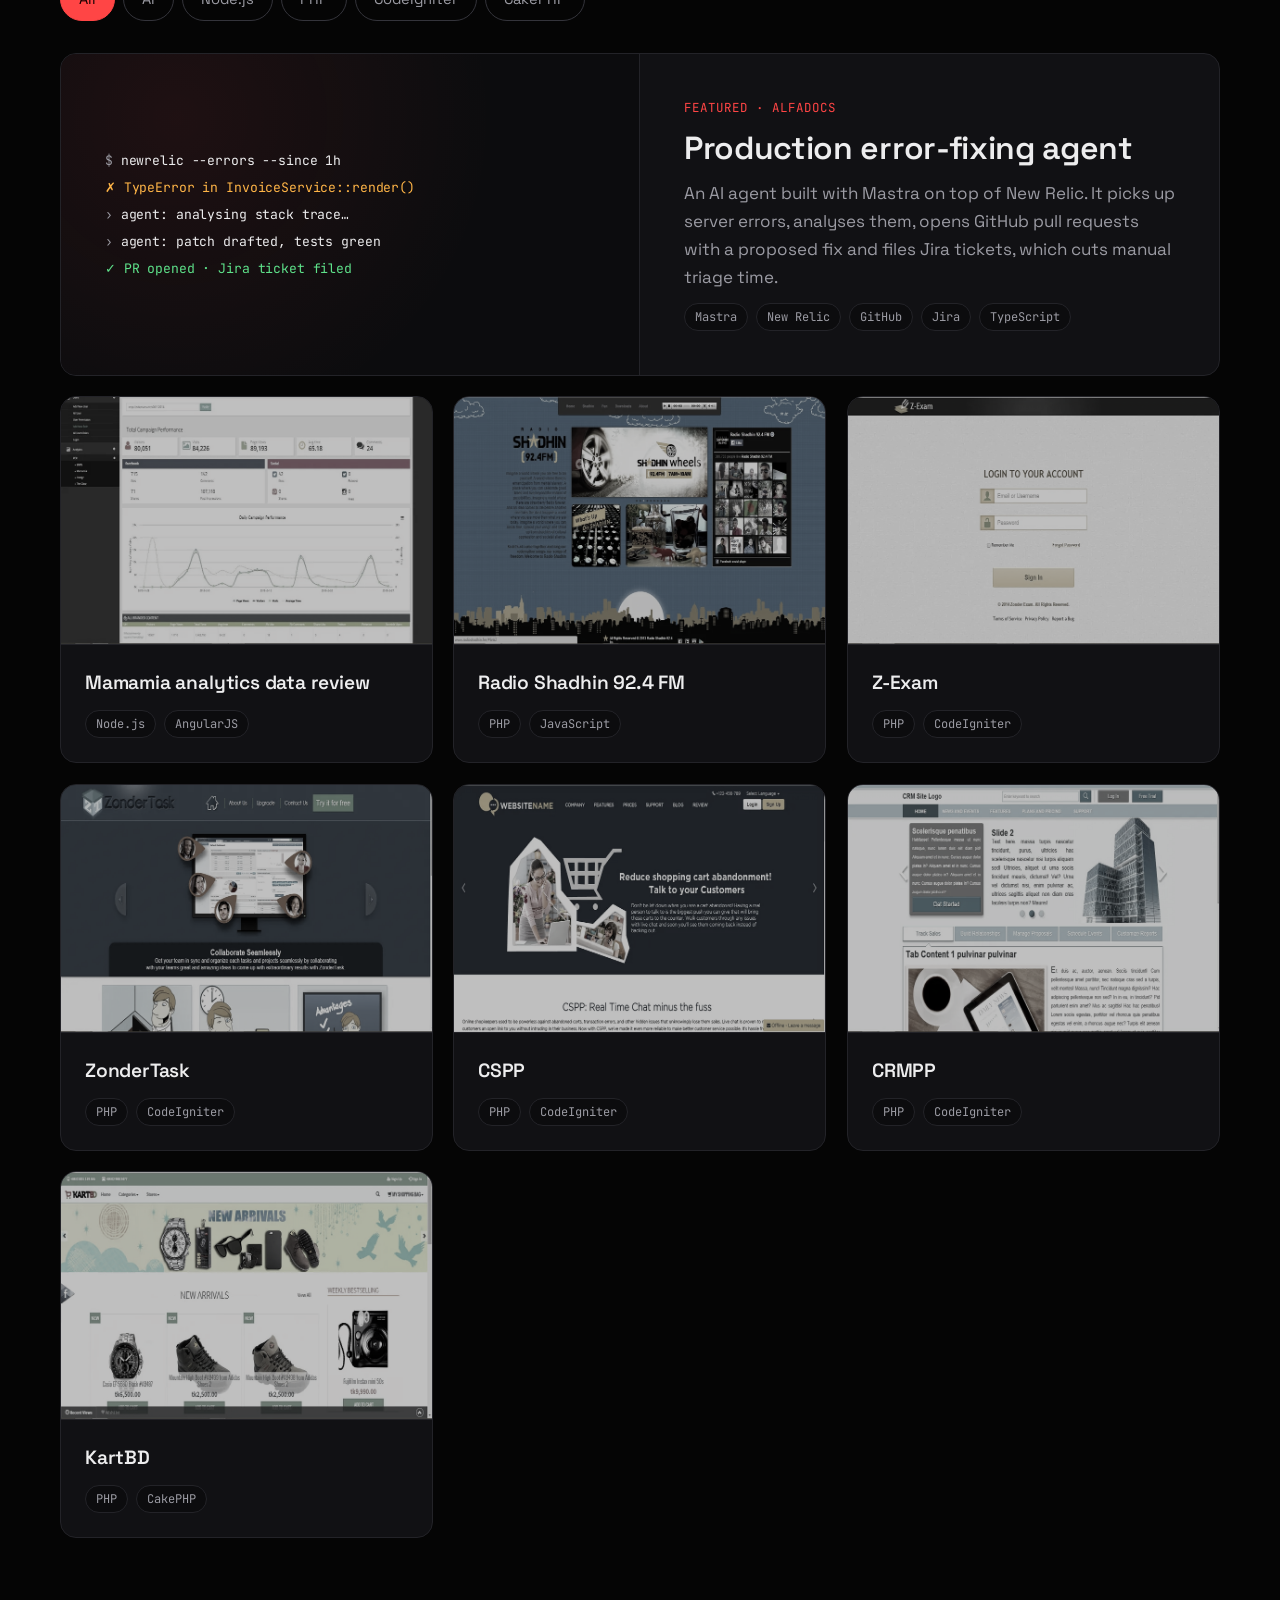
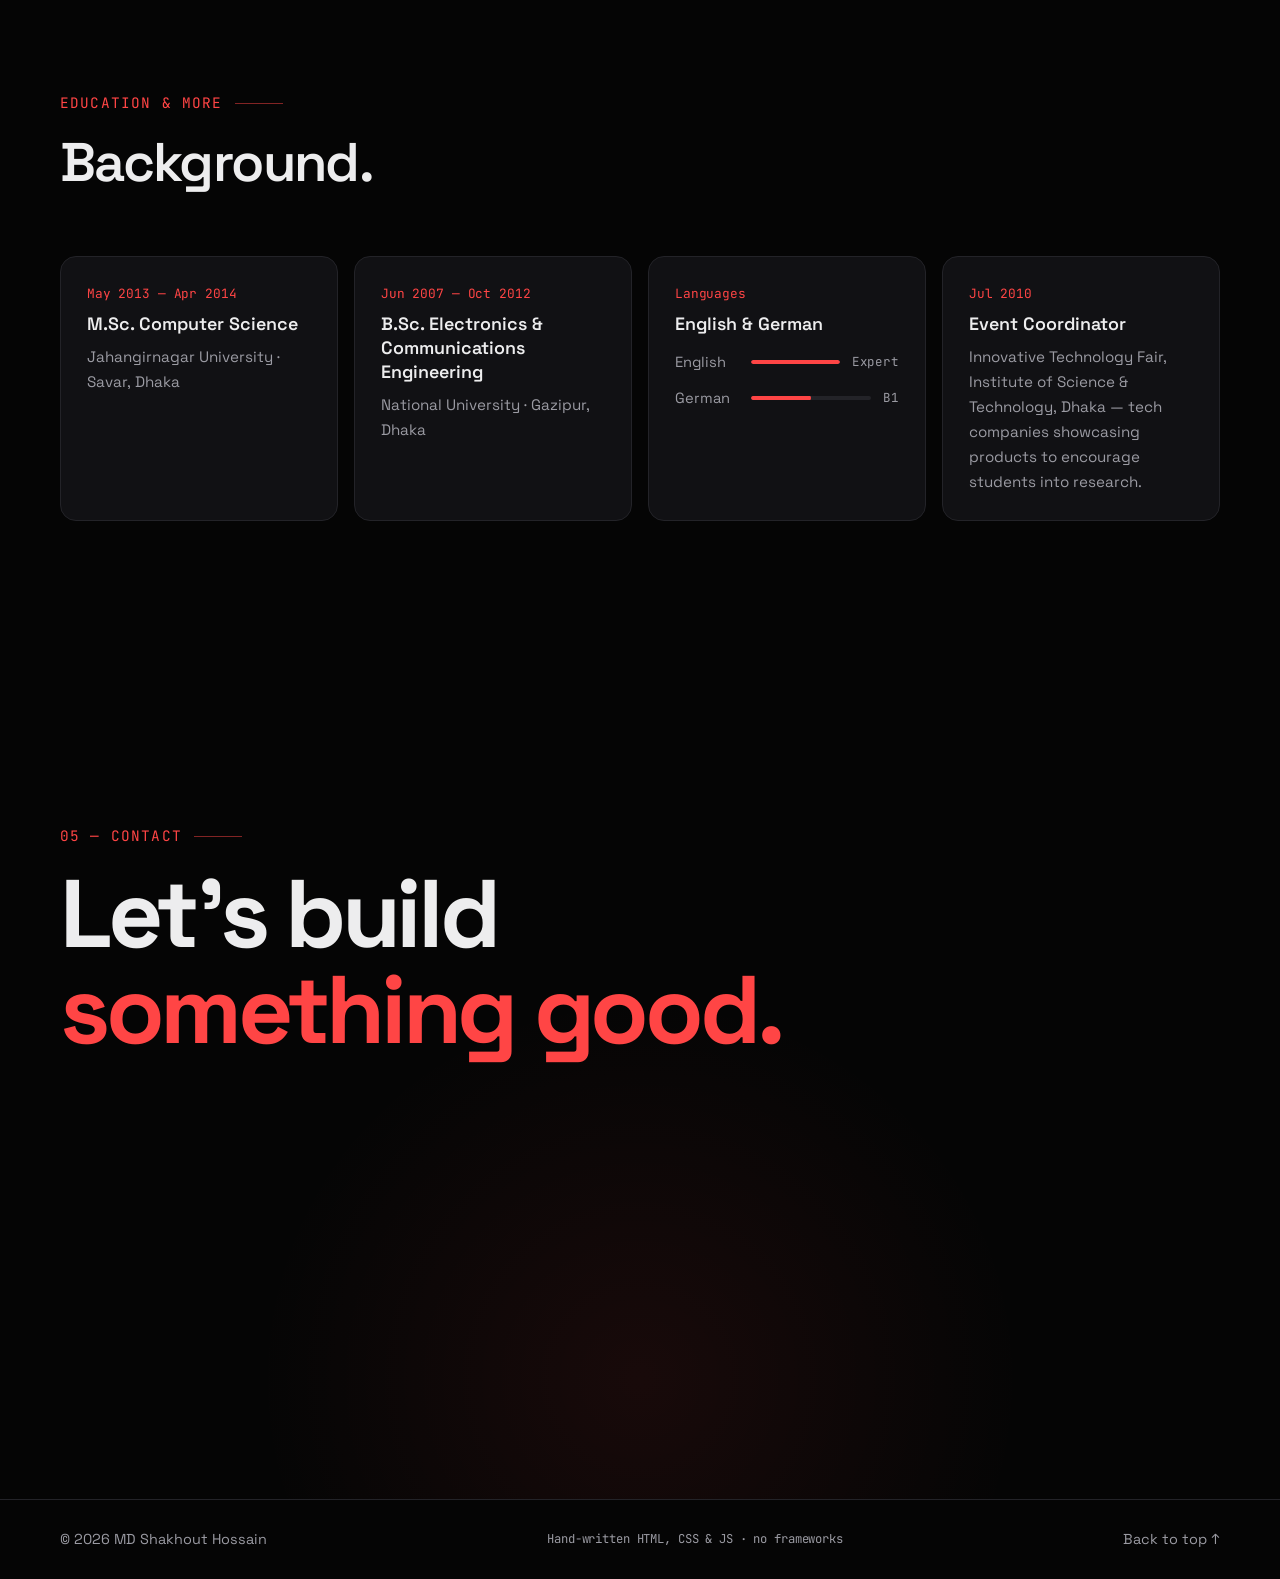
==== commit 44a8a50a: "Improve SEO metadata Add og:site_name, og:locale, og:image dimensions/alt and profile names; enrich " ====
--- a/index.html
+++ b/index.html
@@ -11,10 +11,17 @@
     <link rel="canonical" href="https://shakhout.github.io/">
 
     <meta property="og:type" content="profile">
+    <meta property="og:site_name" content="MD Shakhout Hossain">
+    <meta property="og:locale" content="en_US">
     <meta property="og:title" content="MD Shakhout Hossain — Senior Full-Stack Developer">
     <meta property="og:description" content="10+ years building SaaS platforms with PHP, Symfony, Java, Node.js, React and TypeScript.">
     <meta property="og:url" content="https://shakhout.github.io/">
     <meta property="og:image" content="https://shakhout.github.io/assets/img/portrait.jpg">
+    <meta property="og:image:width" content="690">
+    <meta property="og:image:height" content="884">
+    <meta property="og:image:alt" content="Portrait of MD Shakhout Hossain">
+    <meta property="profile:first_name" content="MD Shakhout">
+    <meta property="profile:last_name" content="Hossain">
     <meta name="twitter:card" content="summary">
 
     <link rel="icon" href="assets/img/favicon.svg?v=2" type="image/svg+xml">
@@ -32,10 +39,17 @@
         "@type": "Person",
         "name": "MD Shakhout Hossain",
         "jobTitle": "Senior Full-Stack Developer",
+        "description": "Senior Full-Stack Developer in Munich with 10+ years building SaaS platforms with PHP, Symfony, Java, Node.js, React and TypeScript.",
         "worksFor": { "@type": "Organization", "name": "AlfaDocs GmbH" },
         "address": { "@type": "PostalAddress", "addressLocality": "München", "addressCountry": "DE" },
         "url": "https://shakhout.github.io/",
         "image": "https://shakhout.github.io/assets/img/portrait.jpg",
+        "alumniOf": [
+            { "@type": "CollegeOrUniversity", "name": "Jahangirnagar University" },
+            { "@type": "CollegeOrUniversity", "name": "National University, Bangladesh" }
+        ],
+        "knowsAbout": ["PHP", "Symfony", "Java", "Node.js", "React", "TypeScript", "Full-stack web development", "SaaS"],
+        "knowsLanguage": ["en", "de"],
         "sameAs": [
             "https://shakhout.com",
             "https://www.linkedin.com/in/md-shakhout-hossain",
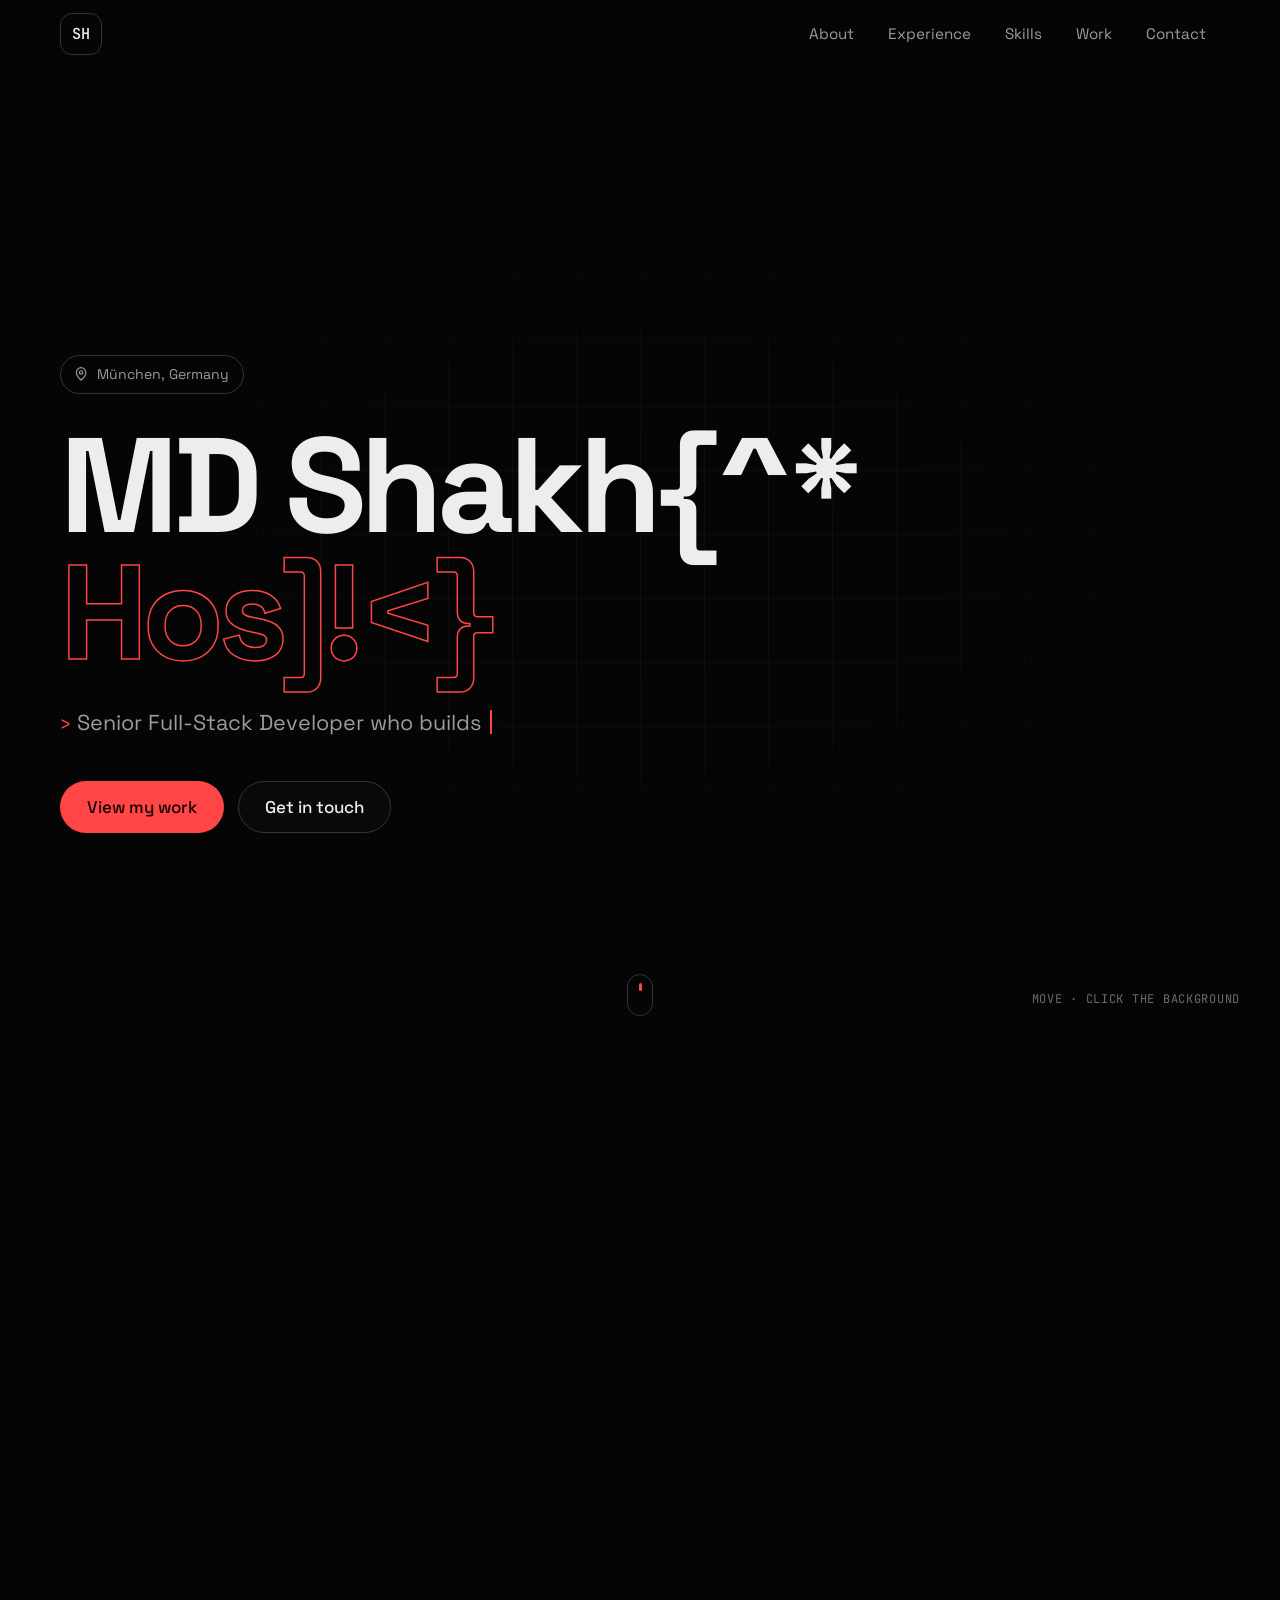
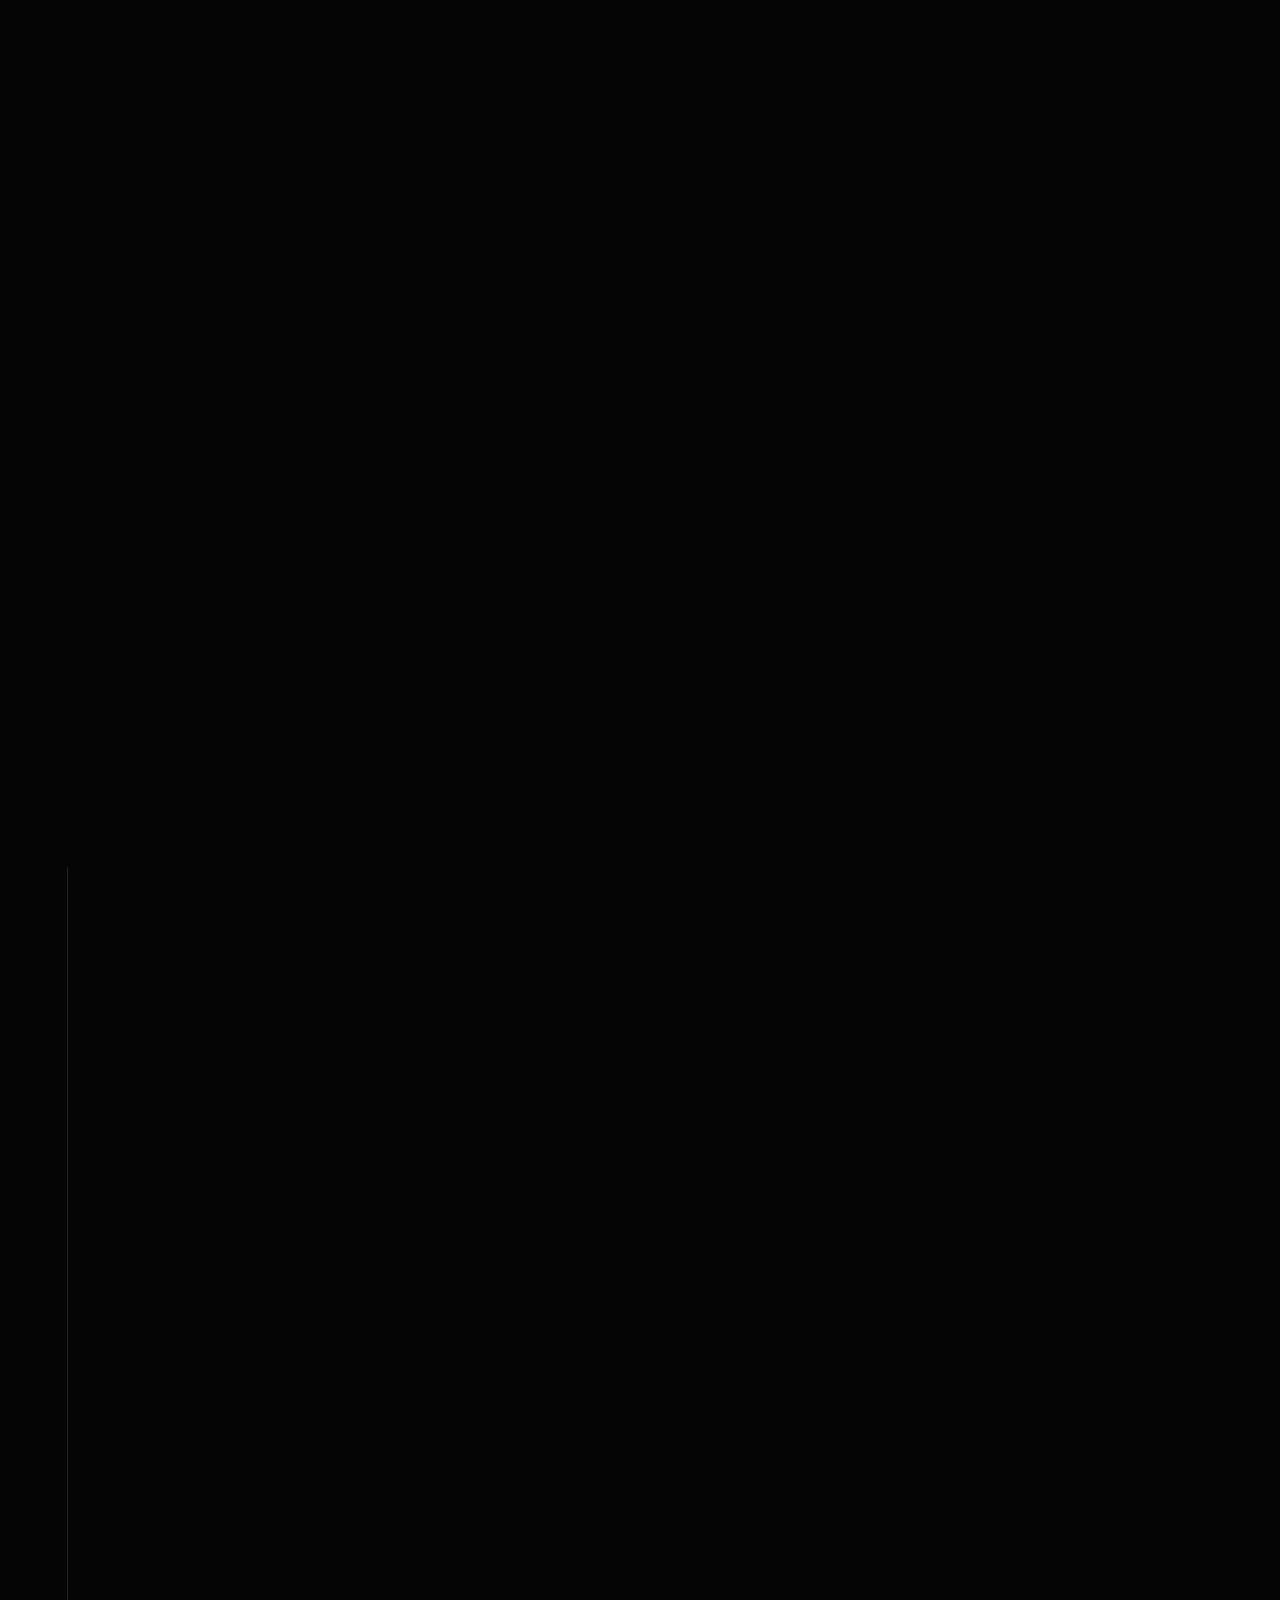
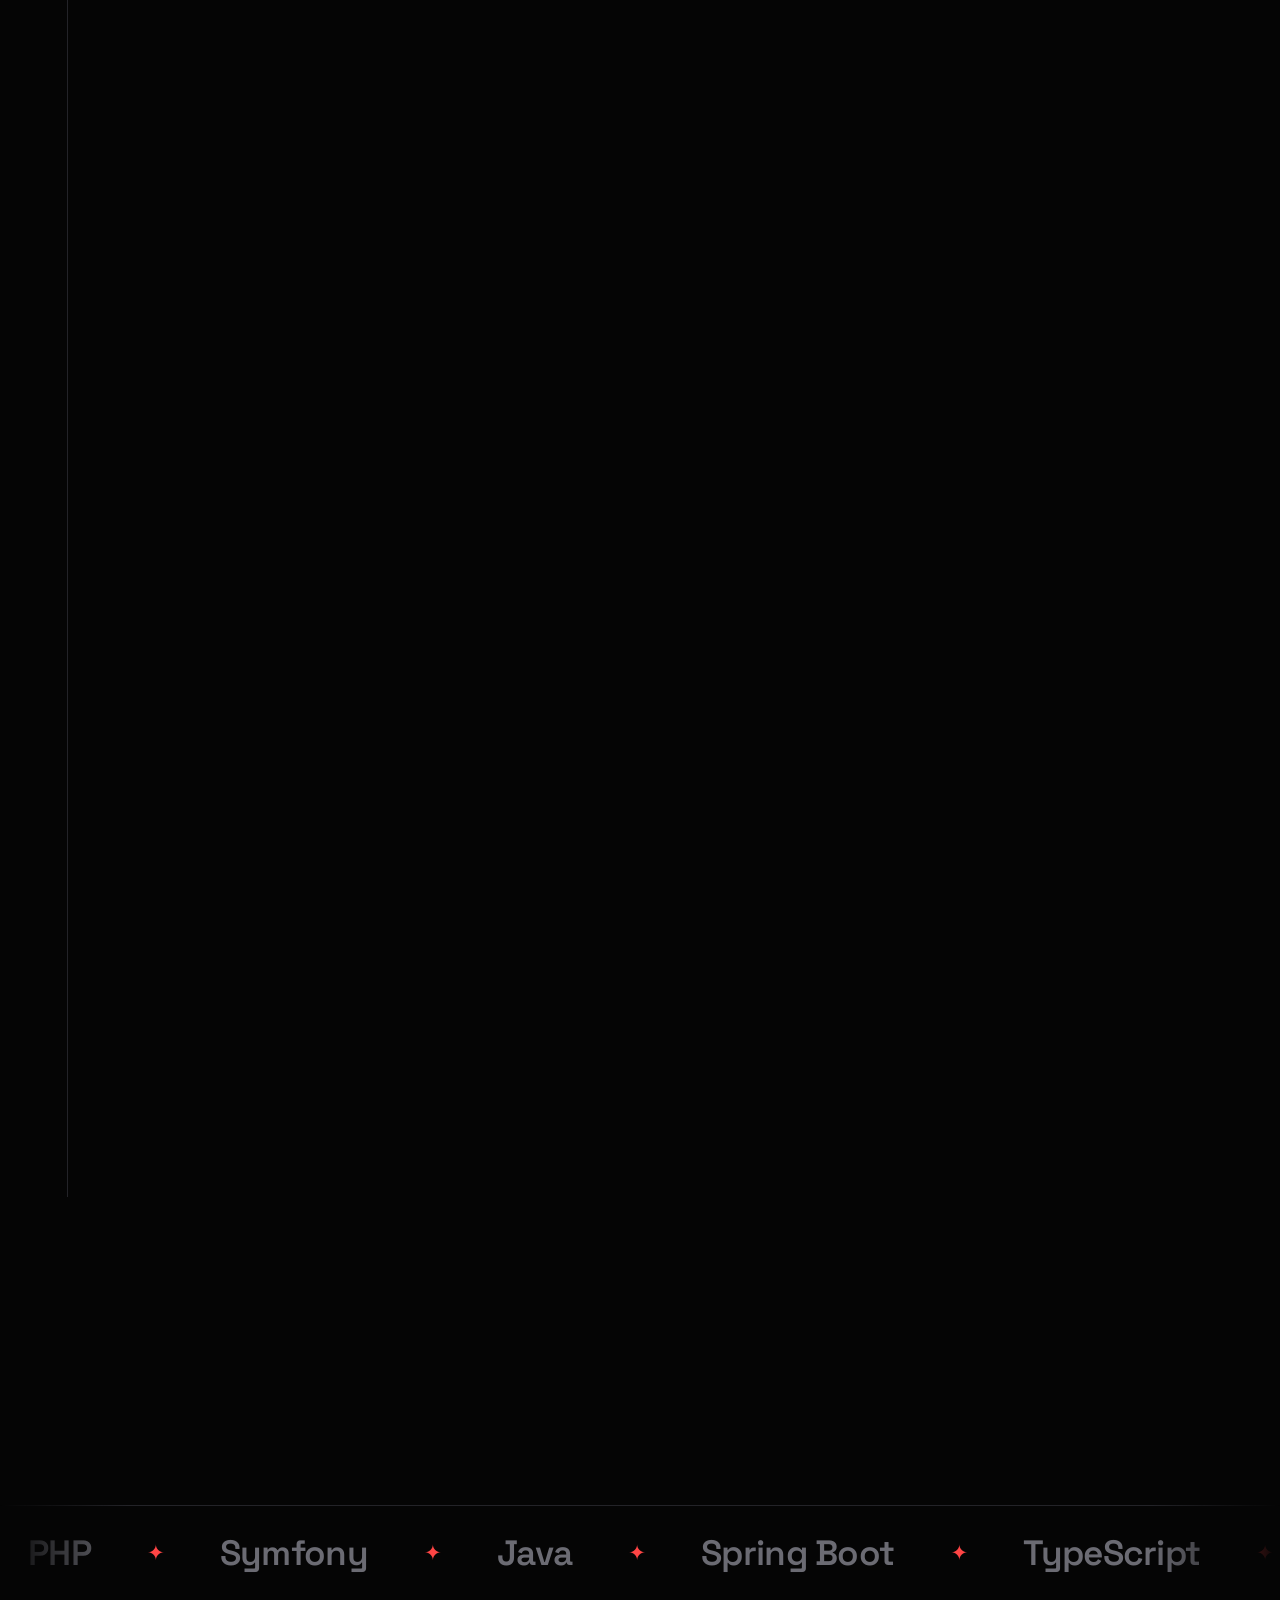
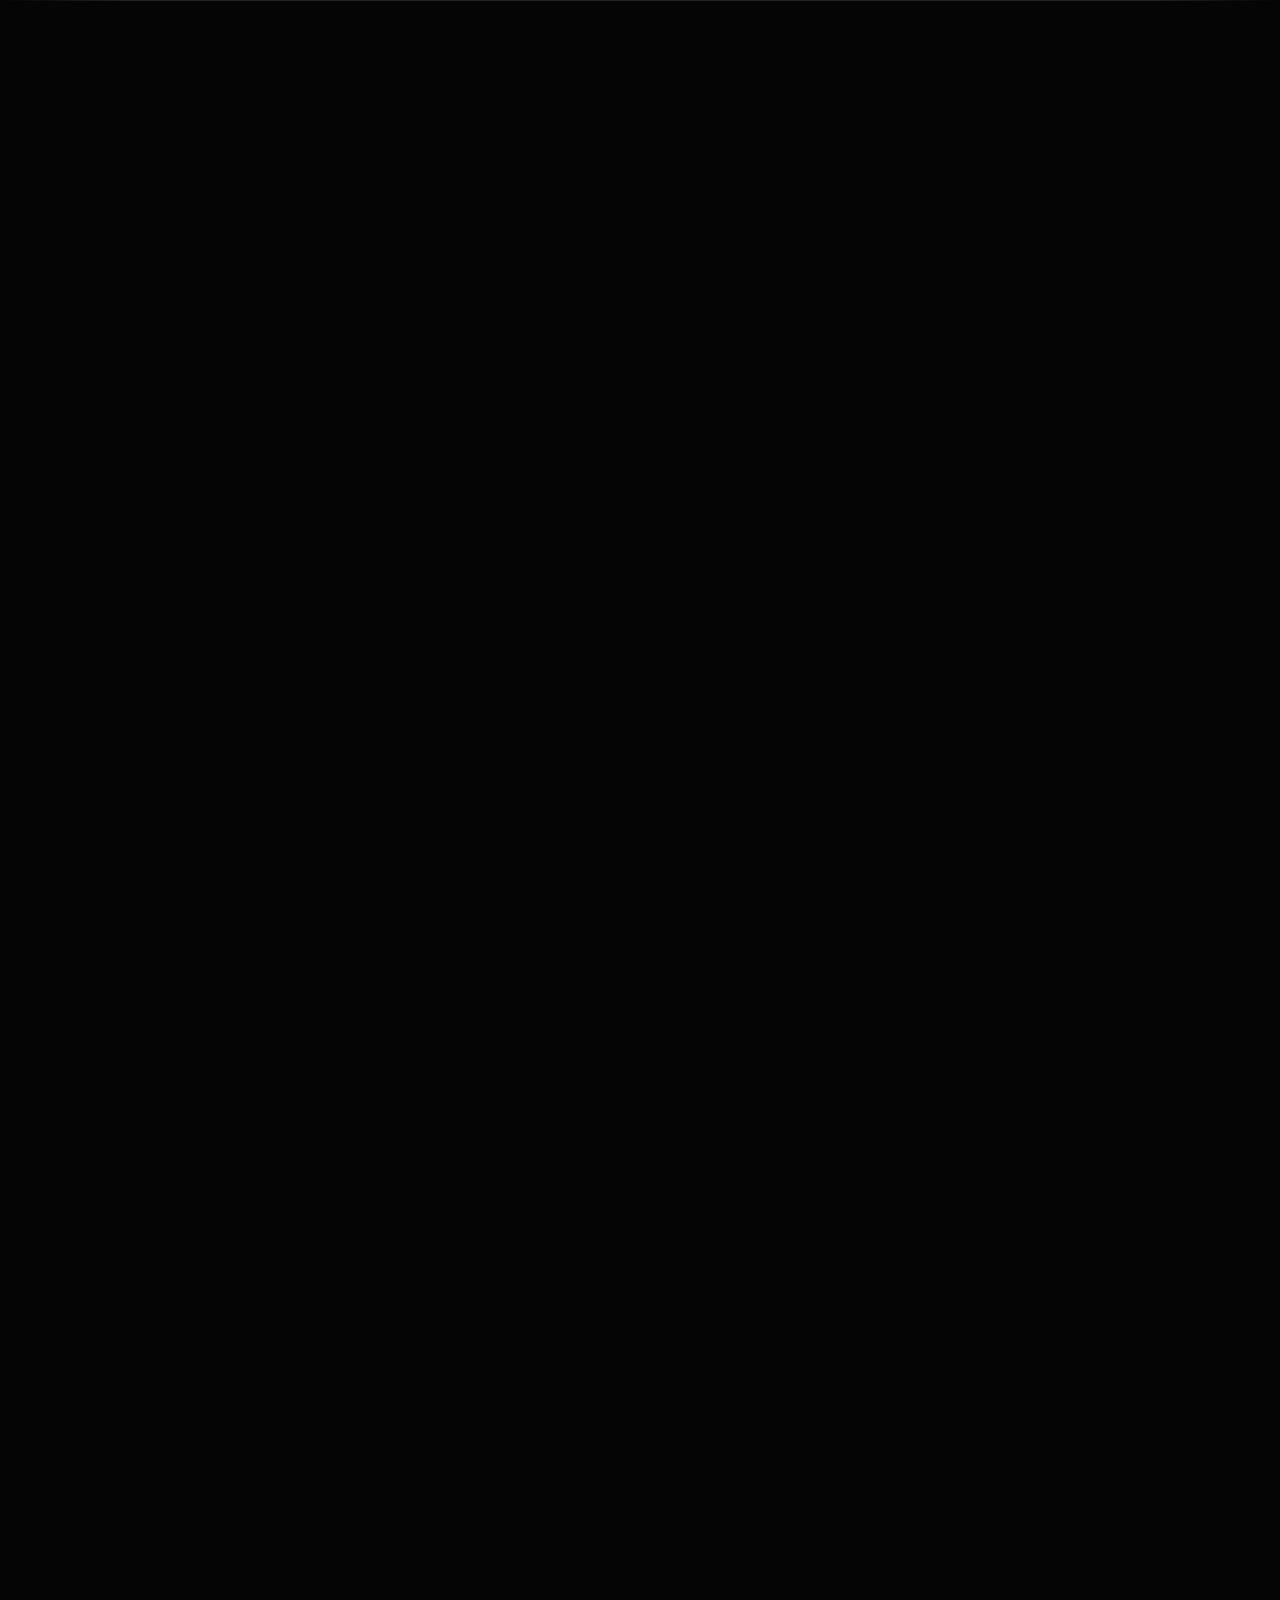
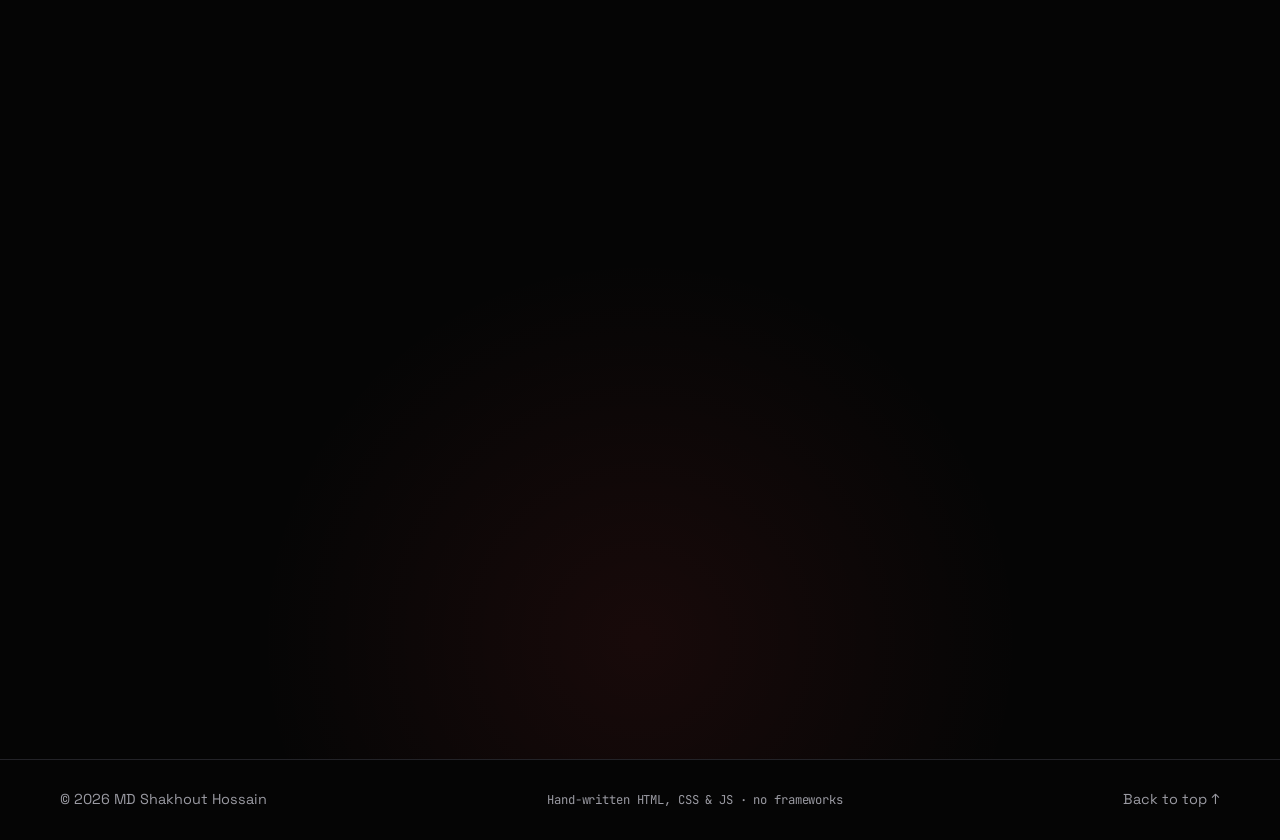
==== commit 540fc442: "Harden site: self-host fonts, add CSP, drop unused copy code - Self-host Space Grotesk and JetBrains" ====
--- a/index.html
+++ b/index.html
@@ -3,6 +3,7 @@
 <head>
     <meta charset="utf-8">
     <meta name="viewport" content="width=device-width, initial-scale=1">
+    <meta http-equiv="Content-Security-Policy" content="default-src 'self'; script-src 'self' 'sha256-g/85hwPAHnfC94dTFcvecI4jqI0qjtDDn+frtPvvfV8='; style-src 'self'; img-src 'self'; font-src 'self'; connect-src 'none'; object-src 'none'; base-uri 'none'; form-action 'none'">
     <title>MD Shakhout Hossain — Senior Full-Stack Developer</title>
     <meta name="description" content="MD Shakhout Hossain is a Senior Full-Stack Developer in Munich with 10+ years building SaaS platforms with PHP, Symfony, Java, Node.js, React and TypeScript.">
     <meta name="author" content="MD Shakhout Hossain">
@@ -25,13 +26,19 @@
     <meta name="twitter:card" content="summary">
 
     <link rel="icon" href="assets/img/favicon.svg?v=2" type="image/svg+xml">
-    <link rel="preconnect" href="https://fonts.googleapis.com">
-    <link rel="preconnect" href="https://fonts.gstatic.com" crossorigin>
-    <link rel="stylesheet" href="https://fonts.googleapis.com/css2?family=JetBrains+Mono:wght@400;500&family=Space+Grotesk:wght@400;500;600;700&display=swap">
+    <link rel="preload" href="assets/fonts/space-grotesk-latin.woff2" as="font" type="font/woff2" crossorigin>
     <link rel="stylesheet" href="assets/css/main.css">
 
-    <script>document.documentElement.classList.add('js');</script>
-    <script type="module" src="assets/js/main.js" onerror="document.documentElement.classList.remove('js')"></script>
+    <script>
+        document.documentElement.classList.add('js');
+        // If the module can't load (e.g. opened via file://), drop .js so content isn't left hidden.
+        window.addEventListener('error', (event) => {
+            if (event.target instanceof HTMLScriptElement) {
+                document.documentElement.classList.remove('js');
+            }
+        }, true);
+    </script>
+    <script type="module" src="assets/js/main.js"></script>
 
     <script type="application/ld+json">
     {
@@ -561,8 +568,8 @@
                         <p class="job__date mono">Languages</p>
                         <h3 class="edu__title">English &amp; German</h3>
                         <ul class="langs">
-                            <li><span>English</span><span class="langs__bar" style="--level: 1"></span><span class="mono">Expert</span></li>
-                            <li><span>German</span><span class="langs__bar" style="--level: .5"></span><span class="mono">B1</span></li>
+                            <li><span>English</span><span class="langs__bar langs__bar--full"></span><span class="mono">Expert</span></li>
+                            <li><span>German</span><span class="langs__bar langs__bar--half"></span><span class="mono">B1</span></li>
                         </ul>
                     </article>
                     <article class="edu__item card" data-reveal data-spotlight>
@@ -620,6 +627,5 @@
         </div>
     </dialog>
 
-    <div class="toast" role="status" aria-live="polite"></div>
 </body>
 </html>
--- a/assets/css/main.css
+++ b/assets/css/main.css
@@ -2,6 +2,44 @@
    MD Shakhout Hossain — portfolio
    Single stylesheet. Sections: tokens · base · layout · components · sections
    ========================================================================== */
+
+/* Fonts (self-hosted variable fonts, latin + latin-ext subsets)
+   ========================================================================== */
+@font-face {
+    font-family: "Space Grotesk";
+    font-style: normal;
+    font-weight: 400 700;
+    font-display: swap;
+    src: url("../fonts/space-grotesk-latin.woff2") format("woff2");
+    unicode-range: U+0000-00FF, U+0131, U+0152-0153, U+02BB-02BC, U+02C6, U+02DA, U+02DC, U+0304, U+0308, U+0329, U+2000-206F, U+20AC, U+2122, U+2191, U+2193, U+2212, U+2215, U+FEFF, U+FFFD;
+}
+
+@font-face {
+    font-family: "Space Grotesk";
+    font-style: normal;
+    font-weight: 400 700;
+    font-display: swap;
+    src: url("../fonts/space-grotesk-latin-ext.woff2") format("woff2");
+    unicode-range: U+0100-02BA, U+02BD-02C5, U+02C7-02CC, U+02CE-02D7, U+02DD-02FF, U+0304, U+0308, U+0329, U+1D00-1DBF, U+1E00-1E9F, U+1EF2-1EFF, U+2020, U+20A0-20AB, U+20AD-20C4, U+2113, U+2C60-2C7F, U+A720-A7FF;
+}
+
+@font-face {
+    font-family: "JetBrains Mono";
+    font-style: normal;
+    font-weight: 400 500;
+    font-display: swap;
+    src: url("../fonts/jetbrains-mono-latin.woff2") format("woff2");
+    unicode-range: U+0000-00FF, U+0131, U+0152-0153, U+02BB-02BC, U+02C6, U+02DA, U+02DC, U+0304, U+0308, U+0329, U+2000-206F, U+20AC, U+2122, U+2191, U+2193, U+2212, U+2215, U+FEFF, U+FFFD;
+}
+
+@font-face {
+    font-family: "JetBrains Mono";
+    font-style: normal;
+    font-weight: 400 500;
+    font-display: swap;
+    src: url("../fonts/jetbrains-mono-latin-ext.woff2") format("woff2");
+    unicode-range: U+0100-02BA, U+02BD-02C5, U+02C7-02CC, U+02CE-02D7, U+02DD-02FF, U+0304, U+0308, U+0329, U+1D00-1DBF, U+1E00-1E9F, U+1EF2-1EFF, U+2020, U+20A0-20AB, U+20AD-20C4, U+2113, U+2C60-2C7F, U+A720-A7FF;
+}
 
 /* Tokens
    ========================================================================== */
@@ -1342,6 +1380,14 @@
     transition: transform 1.2s var(--ease-out) .3s;
 }
 
+.langs__bar--full {
+    --level: 1;
+}
+
+.langs__bar--half {
+    --level: .5;
+}
+
 .js .edu__item:not(.is-visible) .langs__bar::after {
     transform: scaleX(0);
 }
@@ -1435,7 +1481,7 @@
     transform: translateY(-3px);
 }
 
-/* Footer + toast
+/* Footer
    ========================================================================== */
 .site-footer {
     border-top: 1px solid var(--border);
@@ -1456,25 +1502,25 @@
     color: var(--accent);
 }
 
-.toast {
-    position: fixed;
-    left: 50%;
-    bottom: 28px;
-    z-index: 70;
-    padding: 12px 20px;
-    border-radius: 999px;
-    background: var(--accent);
-    color: var(--accent-ink);
-    font-weight: 500;
-    opacity: 0;
-    transform: translate(-50%, 20px);
-    transition: opacity .3s, transform .4s var(--ease-out);
-    pointer-events: none;
-}
-
-.toast.is-visible {
-    opacity: 1;
-    transform: translate(-50%, 0);
+
+/* 404 page
+   ========================================================================== */
+.not-found {
+    display: grid;
+    place-content: center;
+    gap: 24px;
+    min-height: 100vh;
+    min-height: 100svh;
+    text-align: center;
+}
+
+.not-found__code {
+    font-size: clamp(6rem, 25vw, 14rem);
+    font-weight: 700;
+    line-height: .9;
+    letter-spacing: -.06em;
+    color: transparent;
+    -webkit-text-stroke: 1.5px var(--accent);
 }
 
 /* Reduced motion
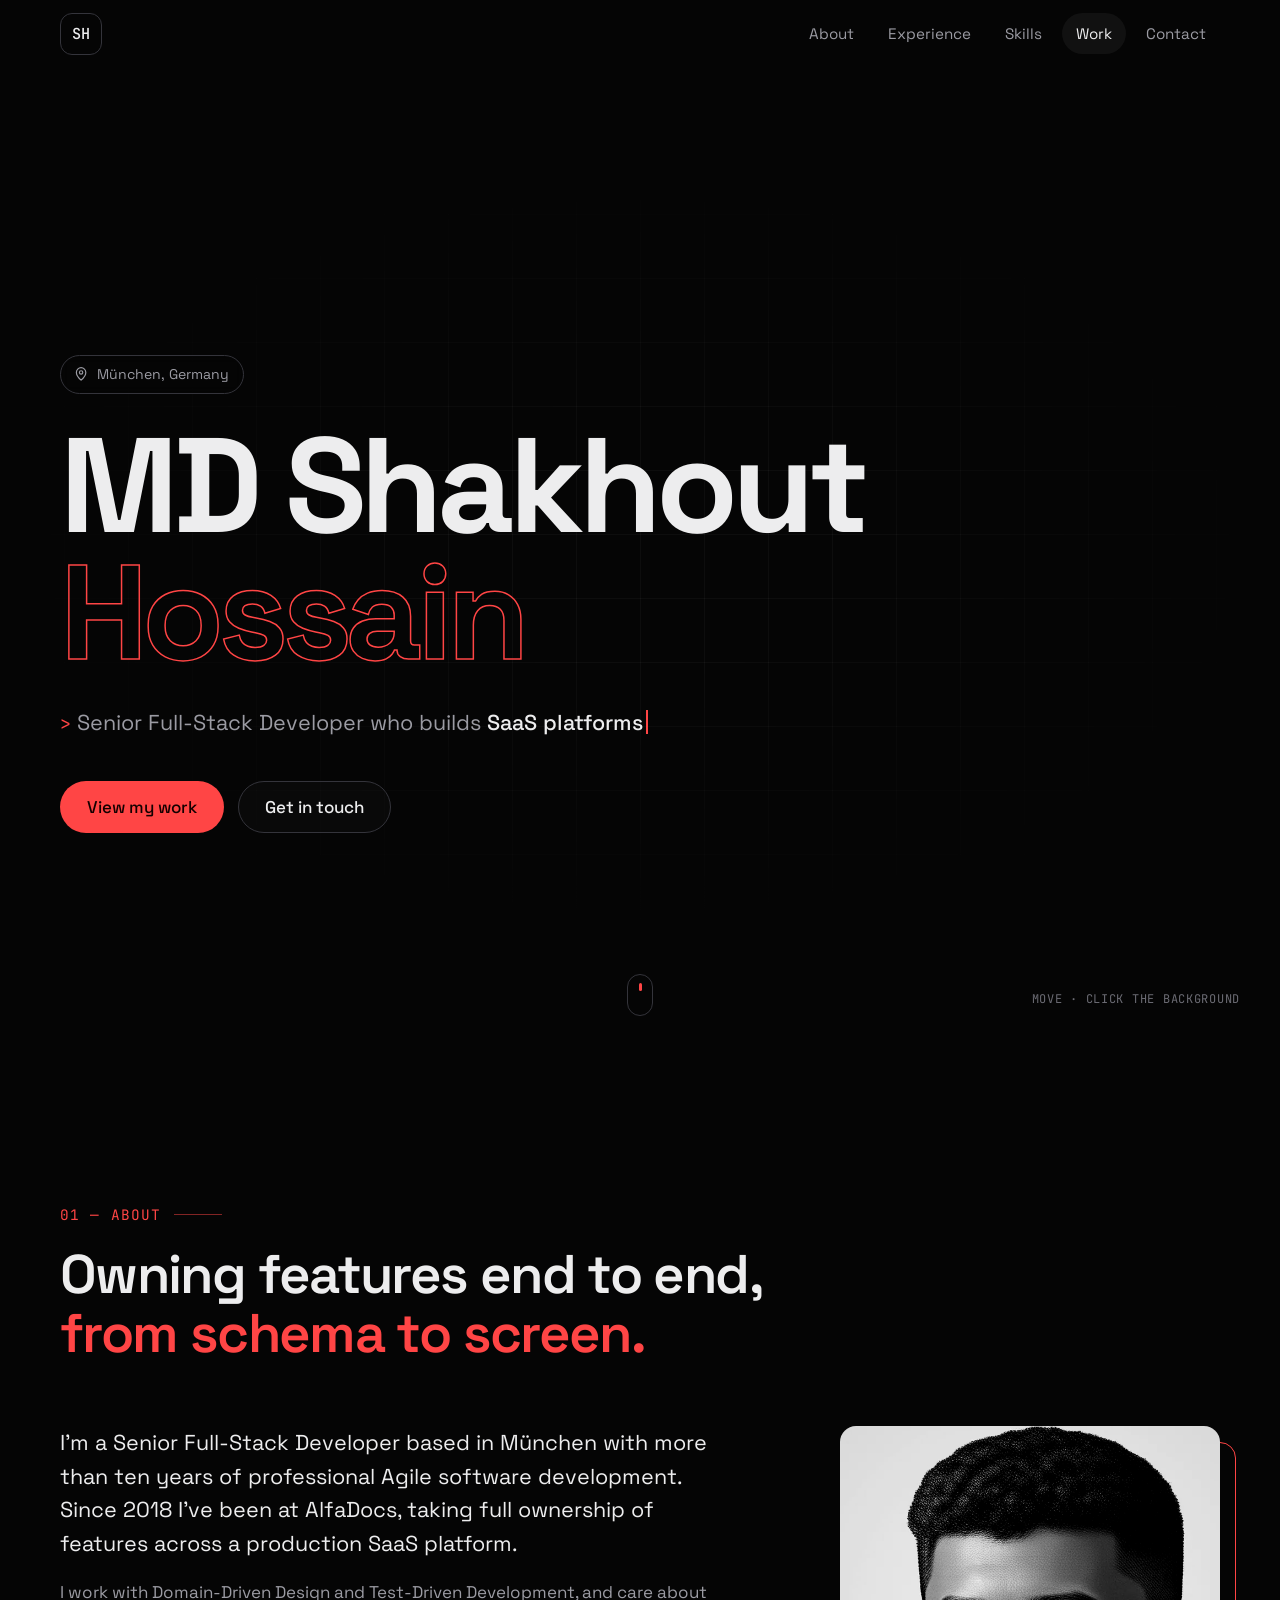
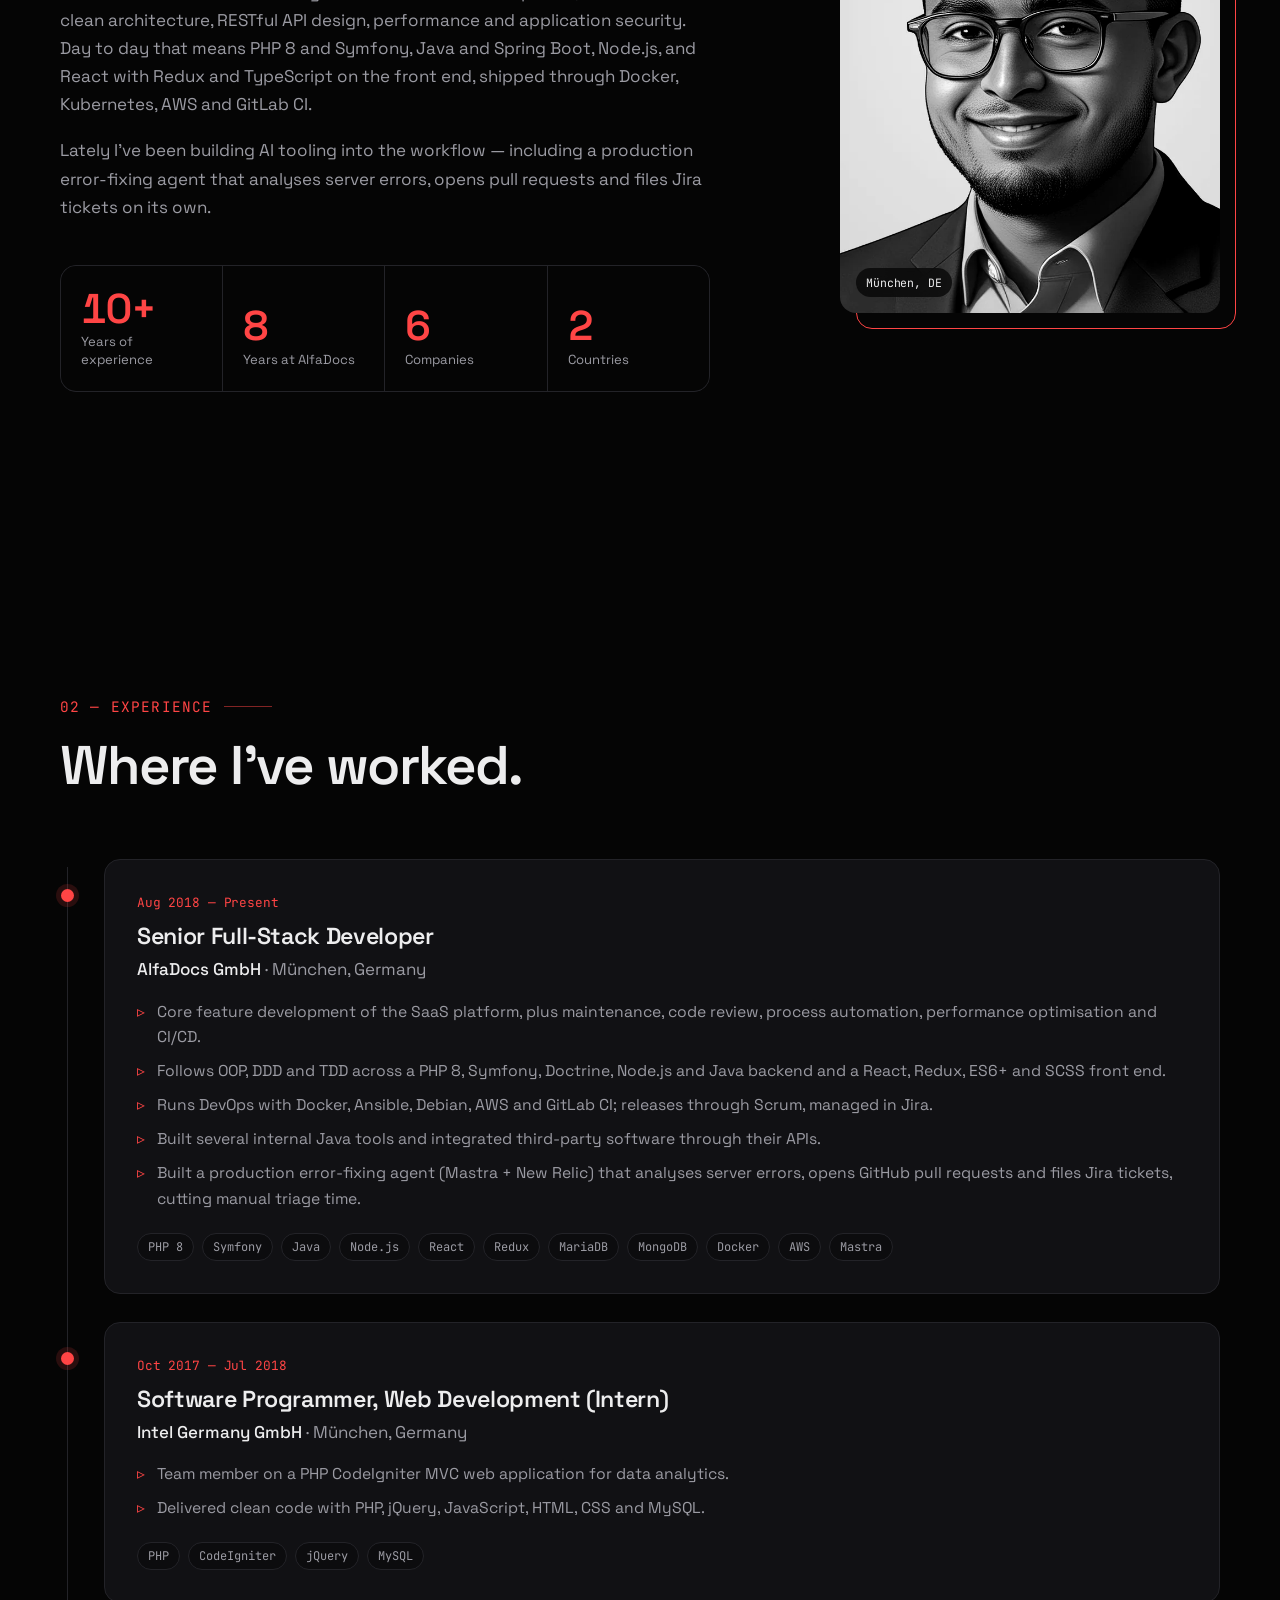
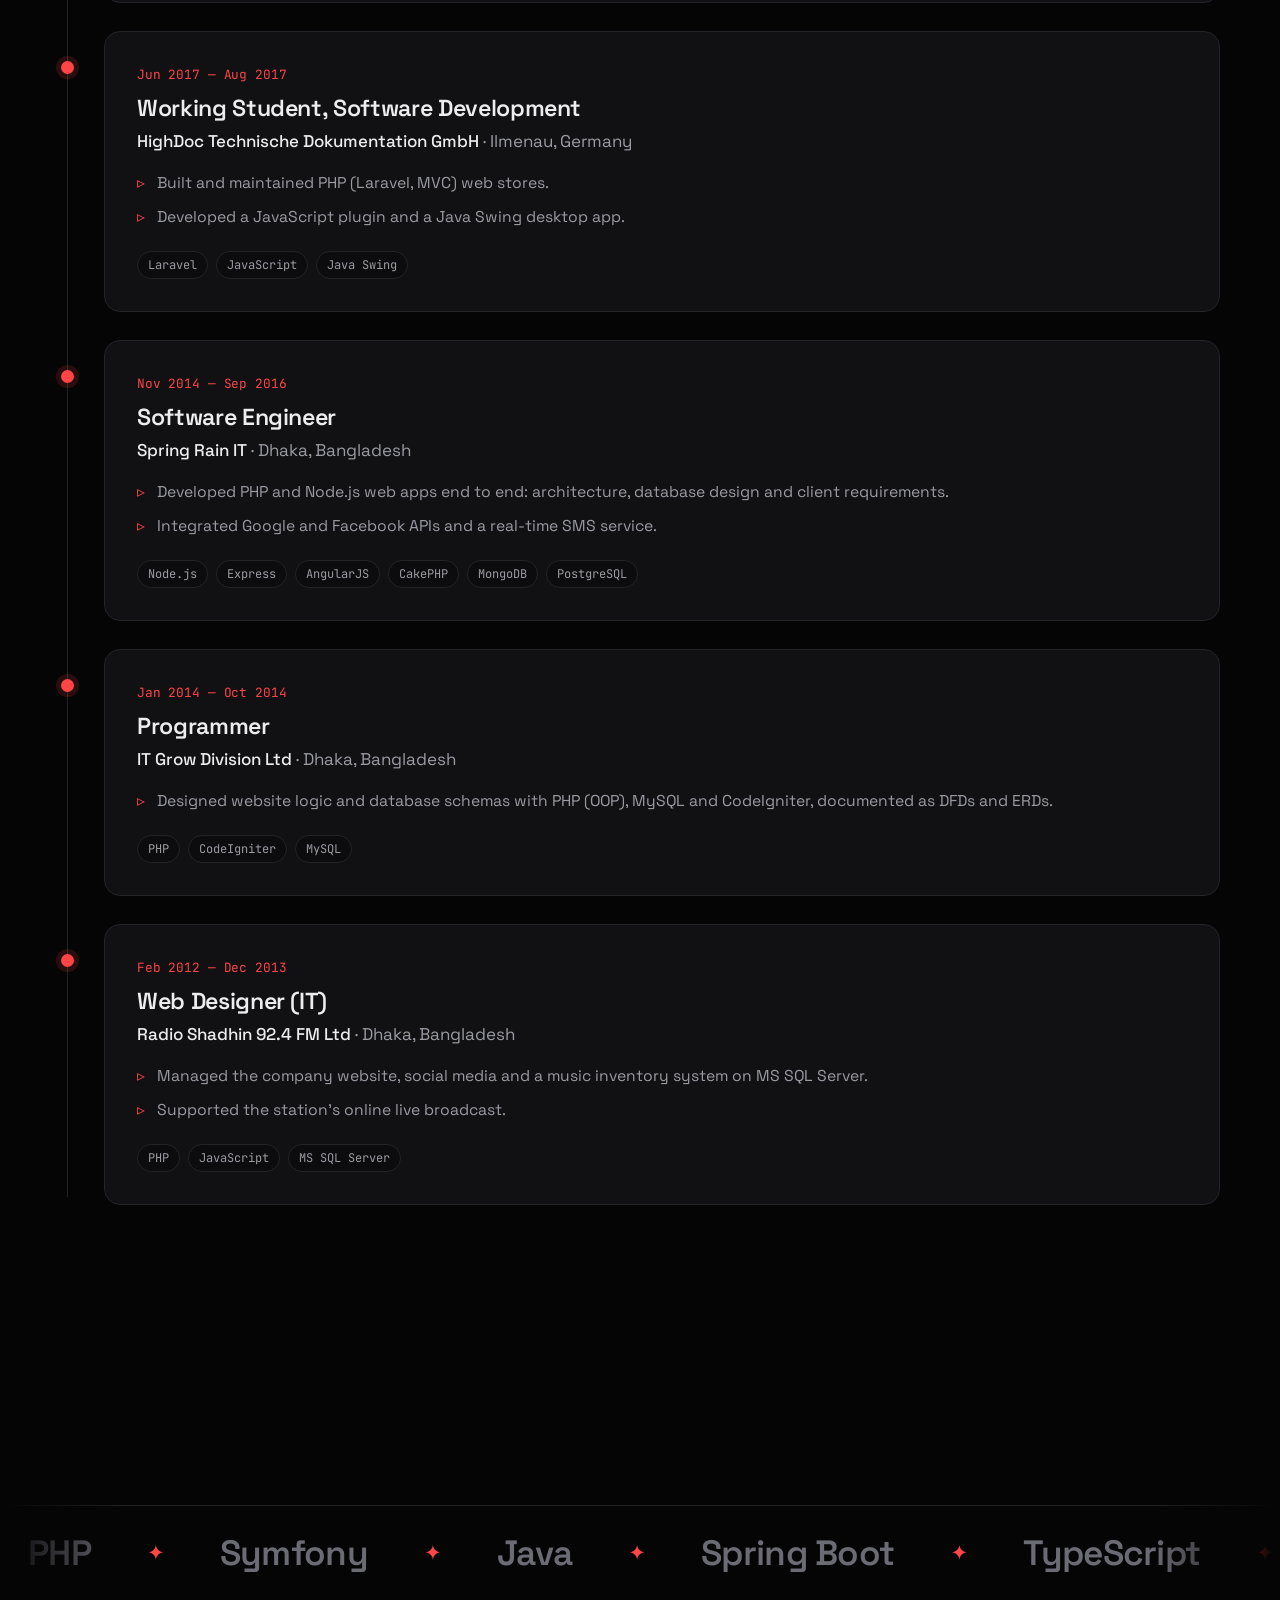
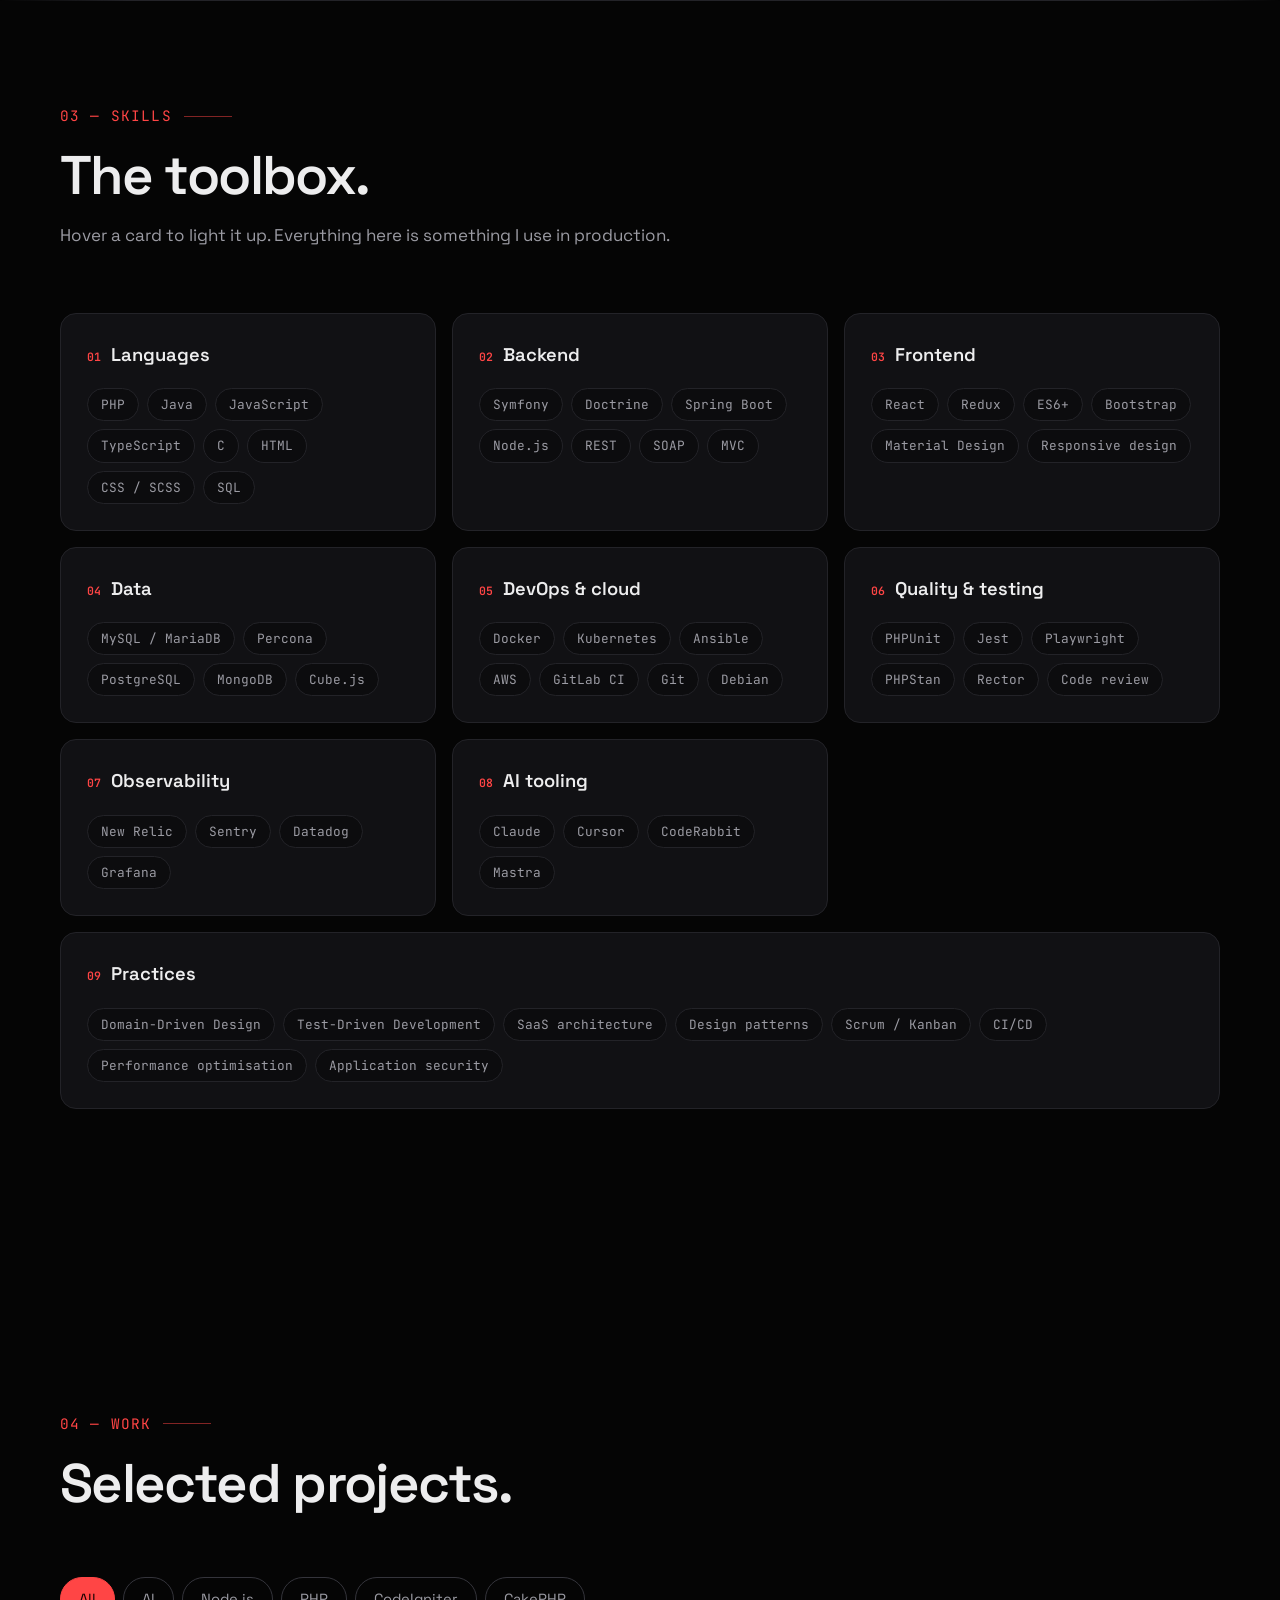
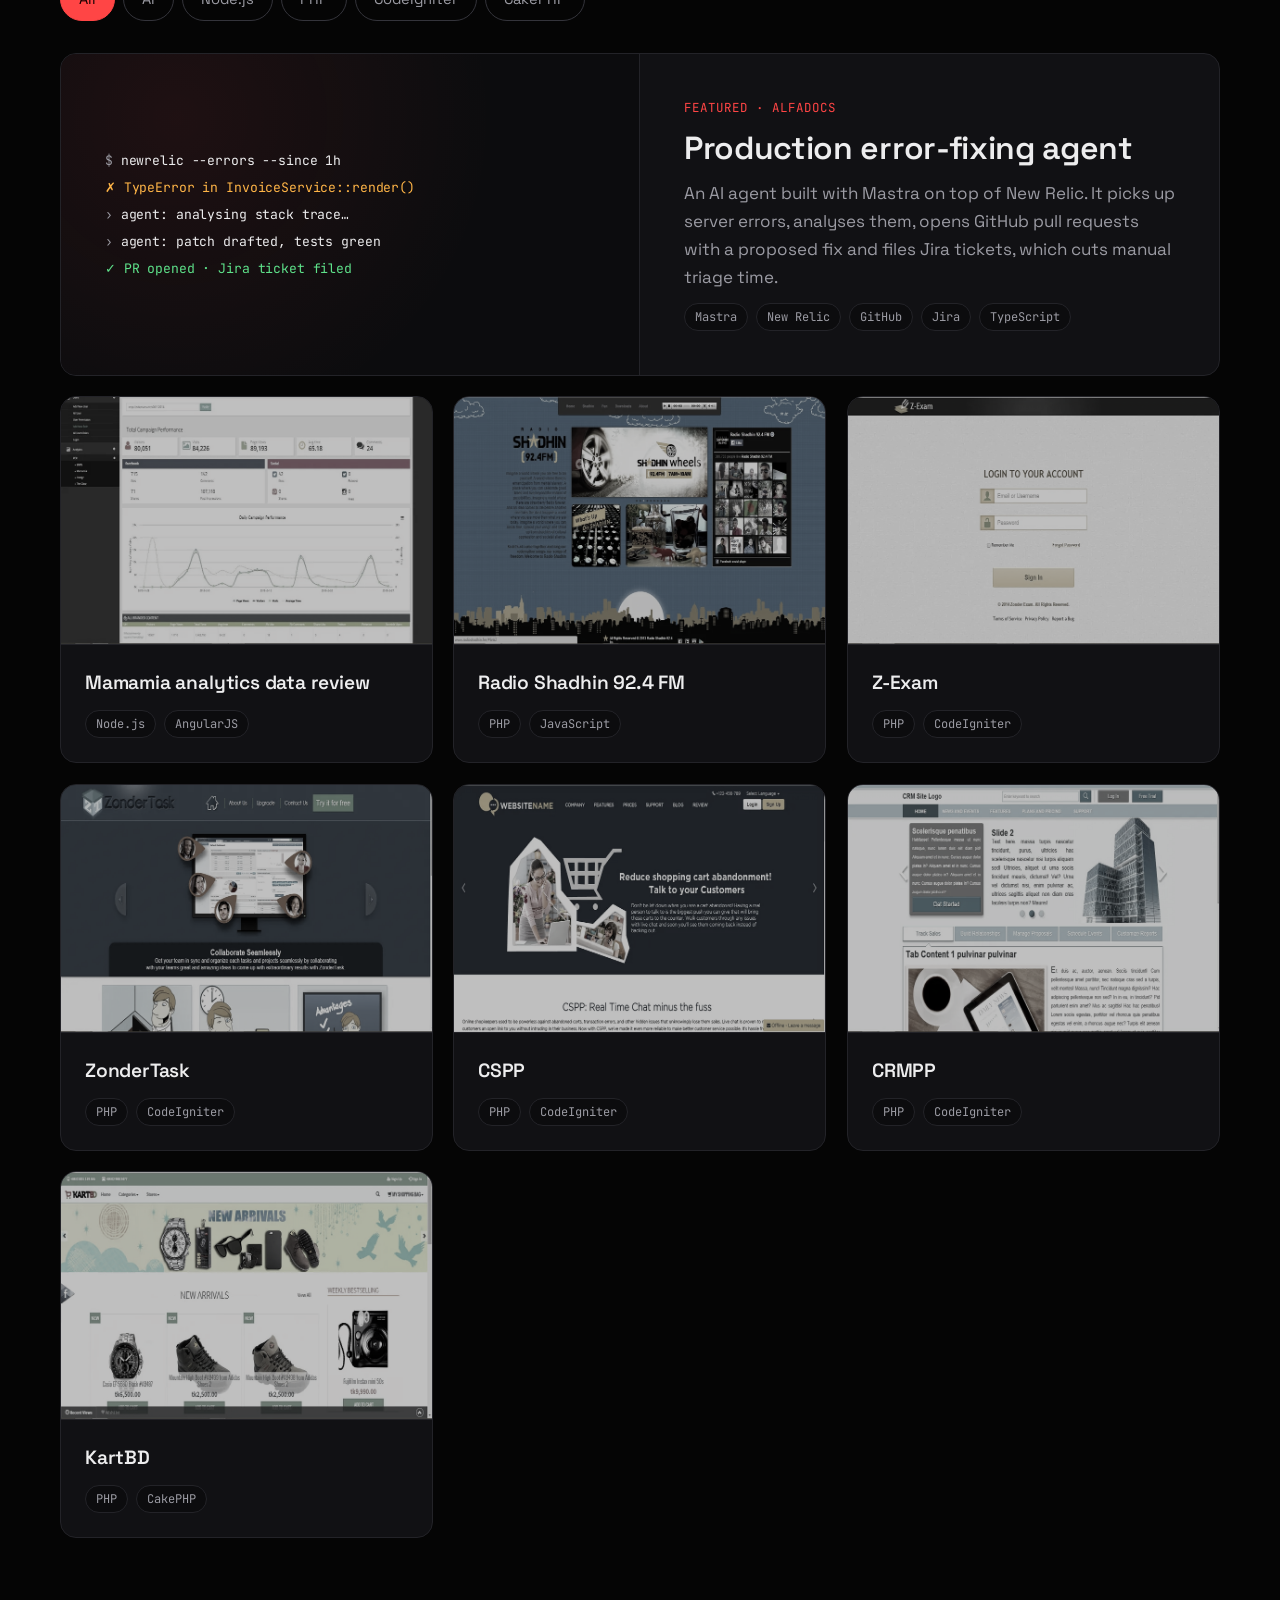
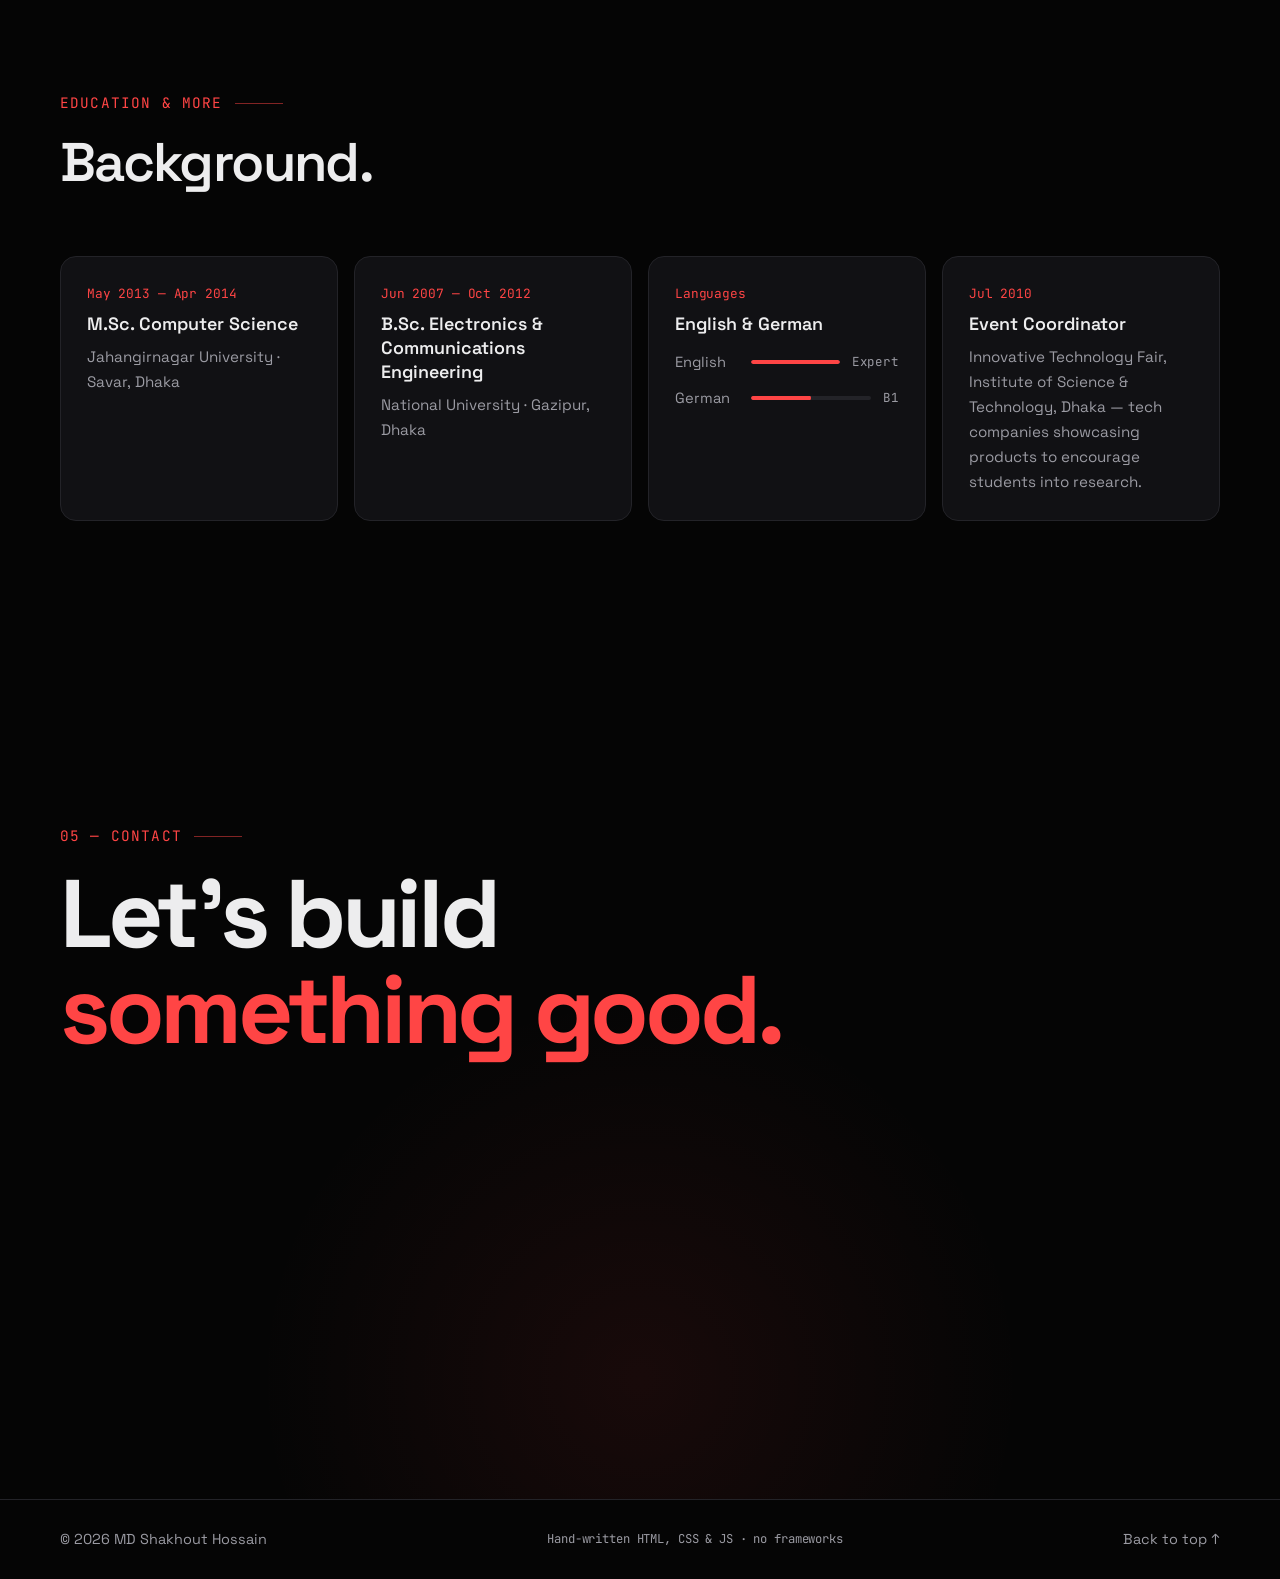
==== commit ccd08800: "Add Google Search Console verification Both the HTML file and the meta tag, so either verification m" ====
--- a/index.html
+++ b/index.html
@@ -3,13 +3,13 @@
 <head>
     <meta charset="utf-8">
     <meta name="viewport" content="width=device-width, initial-scale=1">
-    <meta http-equiv="Content-Security-Policy" content="default-src 'self'; script-src 'self' 'sha256-g/85hwPAHnfC94dTFcvecI4jqI0qjtDDn+frtPvvfV8='; style-src 'self'; img-src 'self'; font-src 'self'; connect-src 'none'; object-src 'none'; base-uri 'none'; form-action 'none'">
     <title>MD Shakhout Hossain — Senior Full-Stack Developer</title>
     <meta name="description" content="MD Shakhout Hossain is a Senior Full-Stack Developer in Munich with 10+ years building SaaS platforms with PHP, Symfony, Java, Node.js, React and TypeScript.">
     <meta name="author" content="MD Shakhout Hossain">
     <meta name="theme-color" content="#050505">
     <meta name="color-scheme" content="dark">
     <link rel="canonical" href="https://shakhout.github.io/">
+    <meta name="google-site-verification" content="fmOf6-a2hDt6XrxJ322-jXBaqrt8DYf7PmiJoYECxvs">
 
     <meta property="og:type" content="profile">
     <meta property="og:site_name" content="MD Shakhout Hossain">
@@ -26,19 +26,13 @@
     <meta name="twitter:card" content="summary">
 
     <link rel="icon" href="assets/img/favicon.svg?v=2" type="image/svg+xml">
-    <link rel="preload" href="assets/fonts/space-grotesk-latin.woff2" as="font" type="font/woff2" crossorigin>
+    <link rel="preconnect" href="https://fonts.googleapis.com">
+    <link rel="preconnect" href="https://fonts.gstatic.com" crossorigin>
+    <link rel="stylesheet" href="https://fonts.googleapis.com/css2?family=JetBrains+Mono:wght@400;500&family=Space+Grotesk:wght@400;500;600;700&display=swap">
     <link rel="stylesheet" href="assets/css/main.css">
 
-    <script>
-        document.documentElement.classList.add('js');
-        // If the module can't load (e.g. opened via file://), drop .js so content isn't left hidden.
-        window.addEventListener('error', (event) => {
-            if (event.target instanceof HTMLScriptElement) {
-                document.documentElement.classList.remove('js');
-            }
-        }, true);
-    </script>
-    <script type="module" src="assets/js/main.js"></script>
+    <script>document.documentElement.classList.add('js');</script>
+    <script type="module" src="assets/js/main.js" onerror="document.documentElement.classList.remove('js')"></script>
 
     <script type="application/ld+json">
     {
@@ -568,8 +562,8 @@
                         <p class="job__date mono">Languages</p>
                         <h3 class="edu__title">English &amp; German</h3>
                         <ul class="langs">
-                            <li><span>English</span><span class="langs__bar langs__bar--full"></span><span class="mono">Expert</span></li>
-                            <li><span>German</span><span class="langs__bar langs__bar--half"></span><span class="mono">B1</span></li>
+                            <li><span>English</span><span class="langs__bar" style="--level: 1"></span><span class="mono">Expert</span></li>
+                            <li><span>German</span><span class="langs__bar" style="--level: .5"></span><span class="mono">B1</span></li>
                         </ul>
                     </article>
                     <article class="edu__item card" data-reveal data-spotlight>
@@ -627,5 +621,6 @@
         </div>
     </dialog>
 
+    <div class="toast" role="status" aria-live="polite"></div>
 </body>
 </html>
